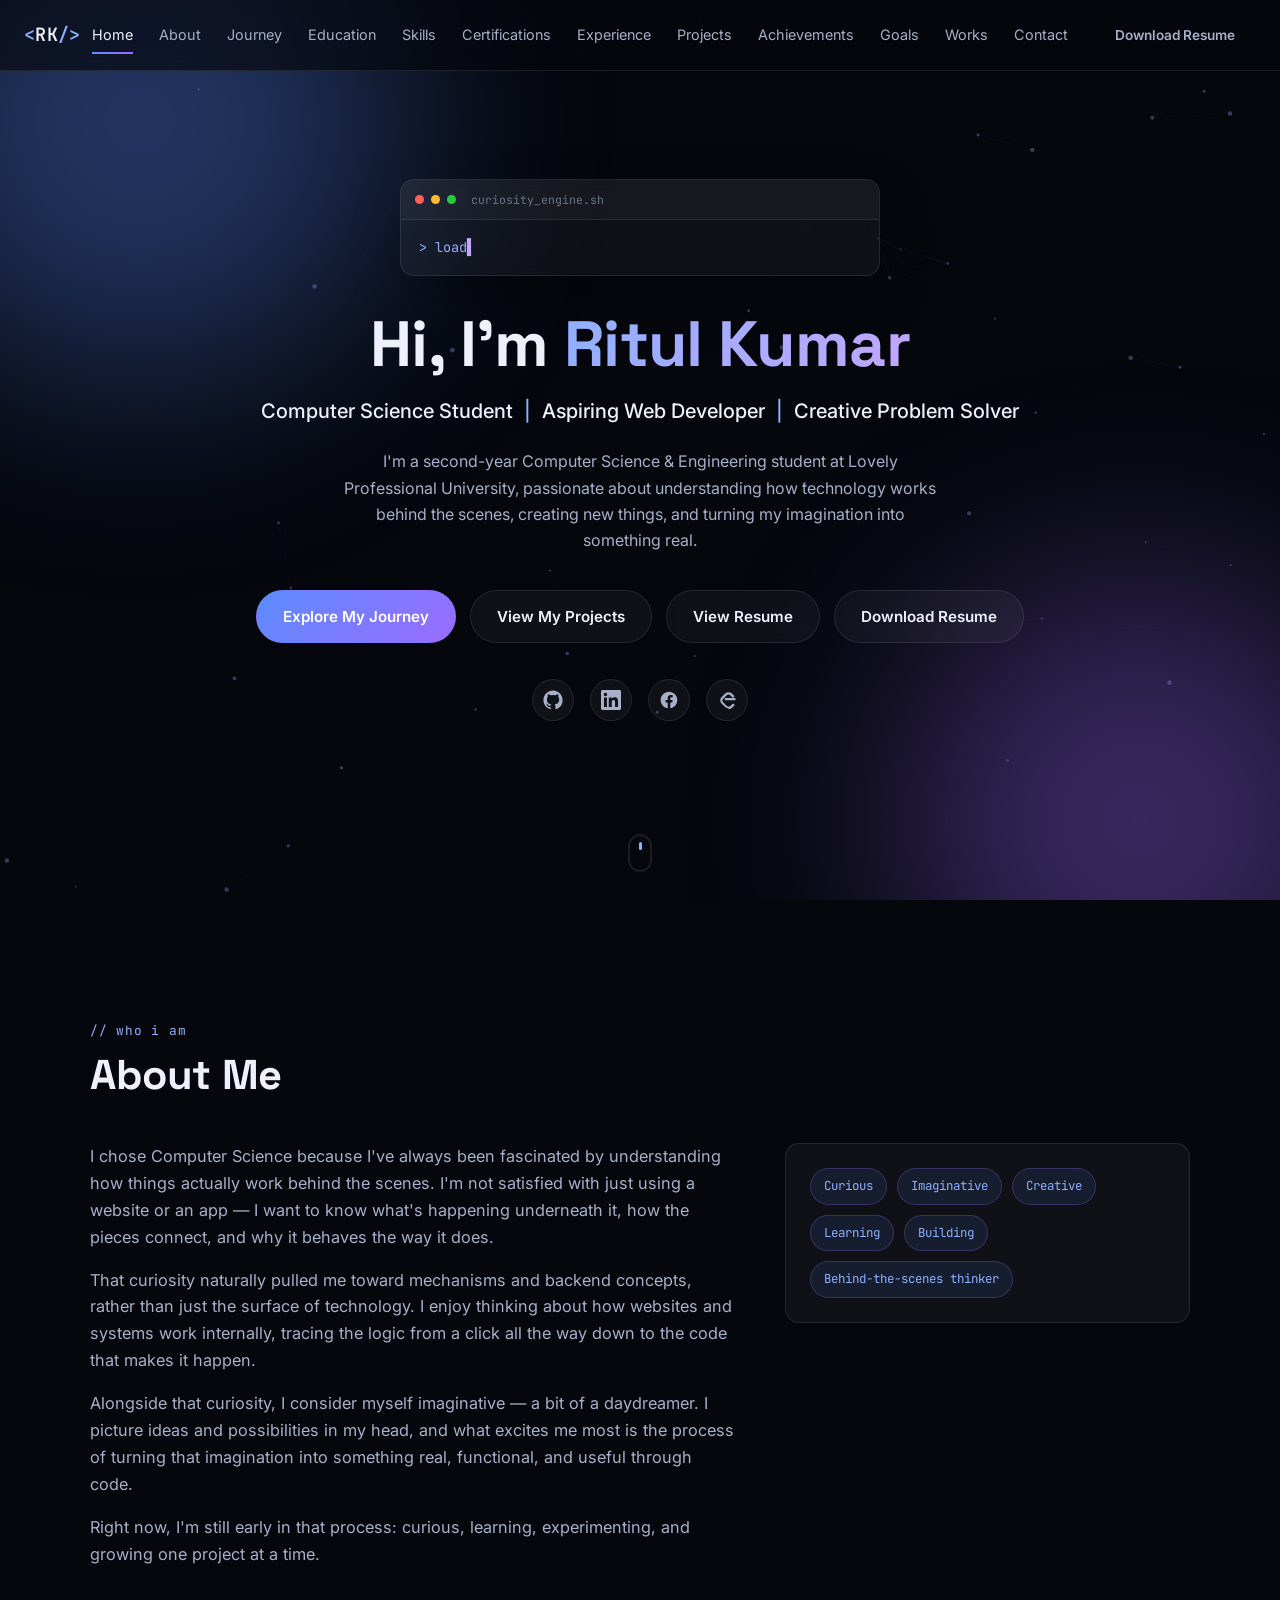
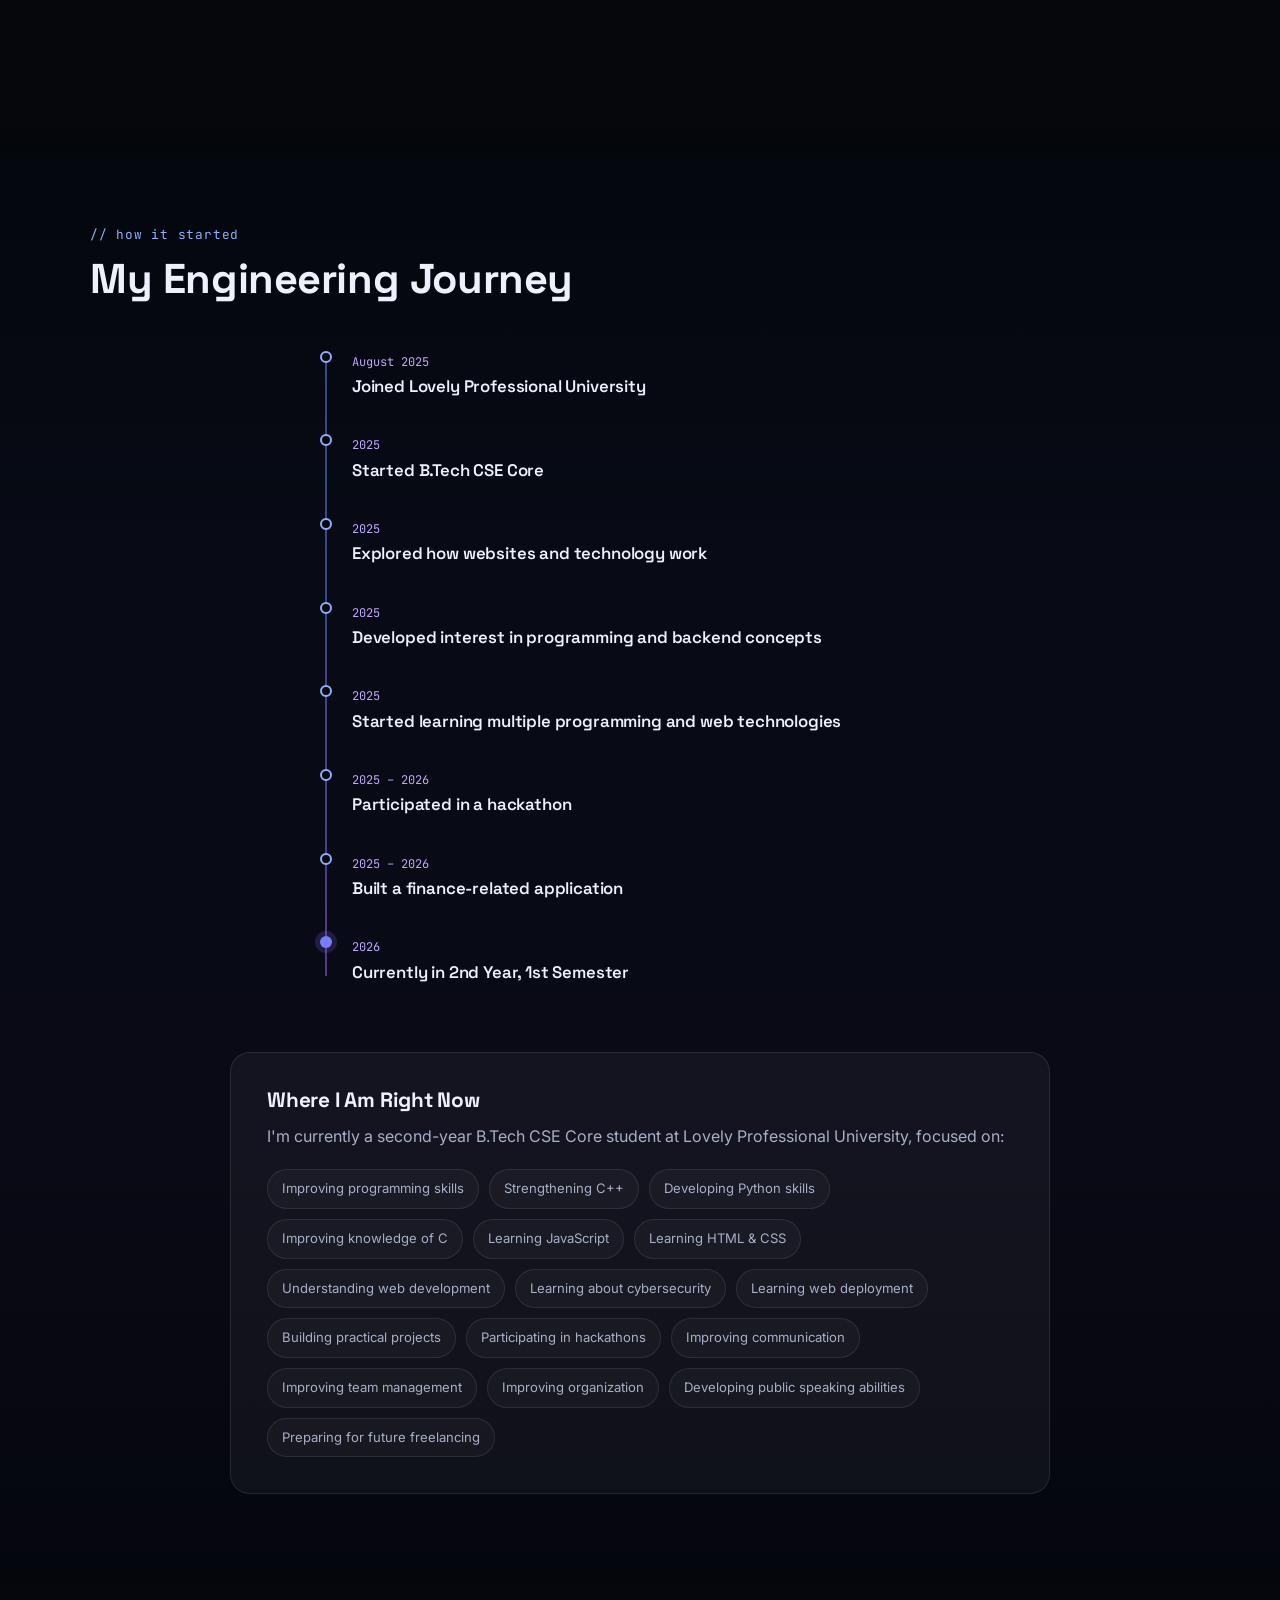
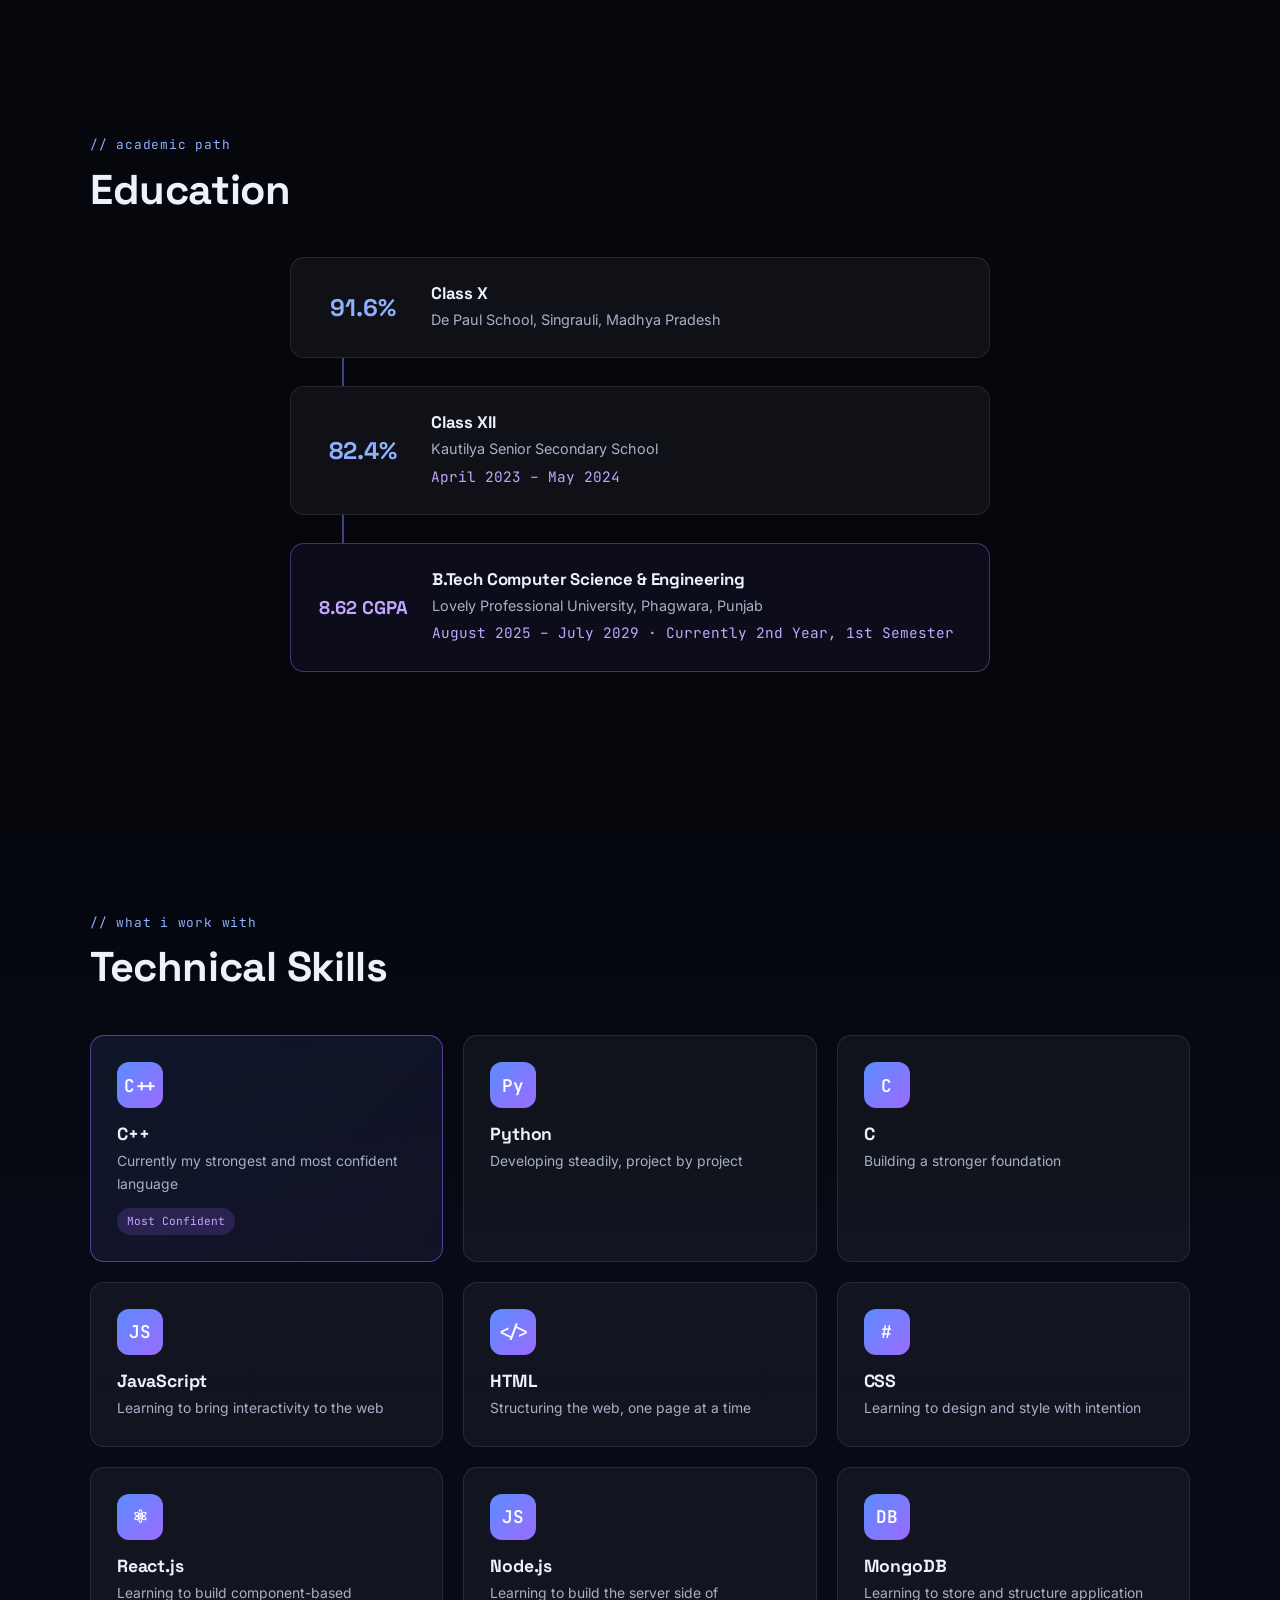
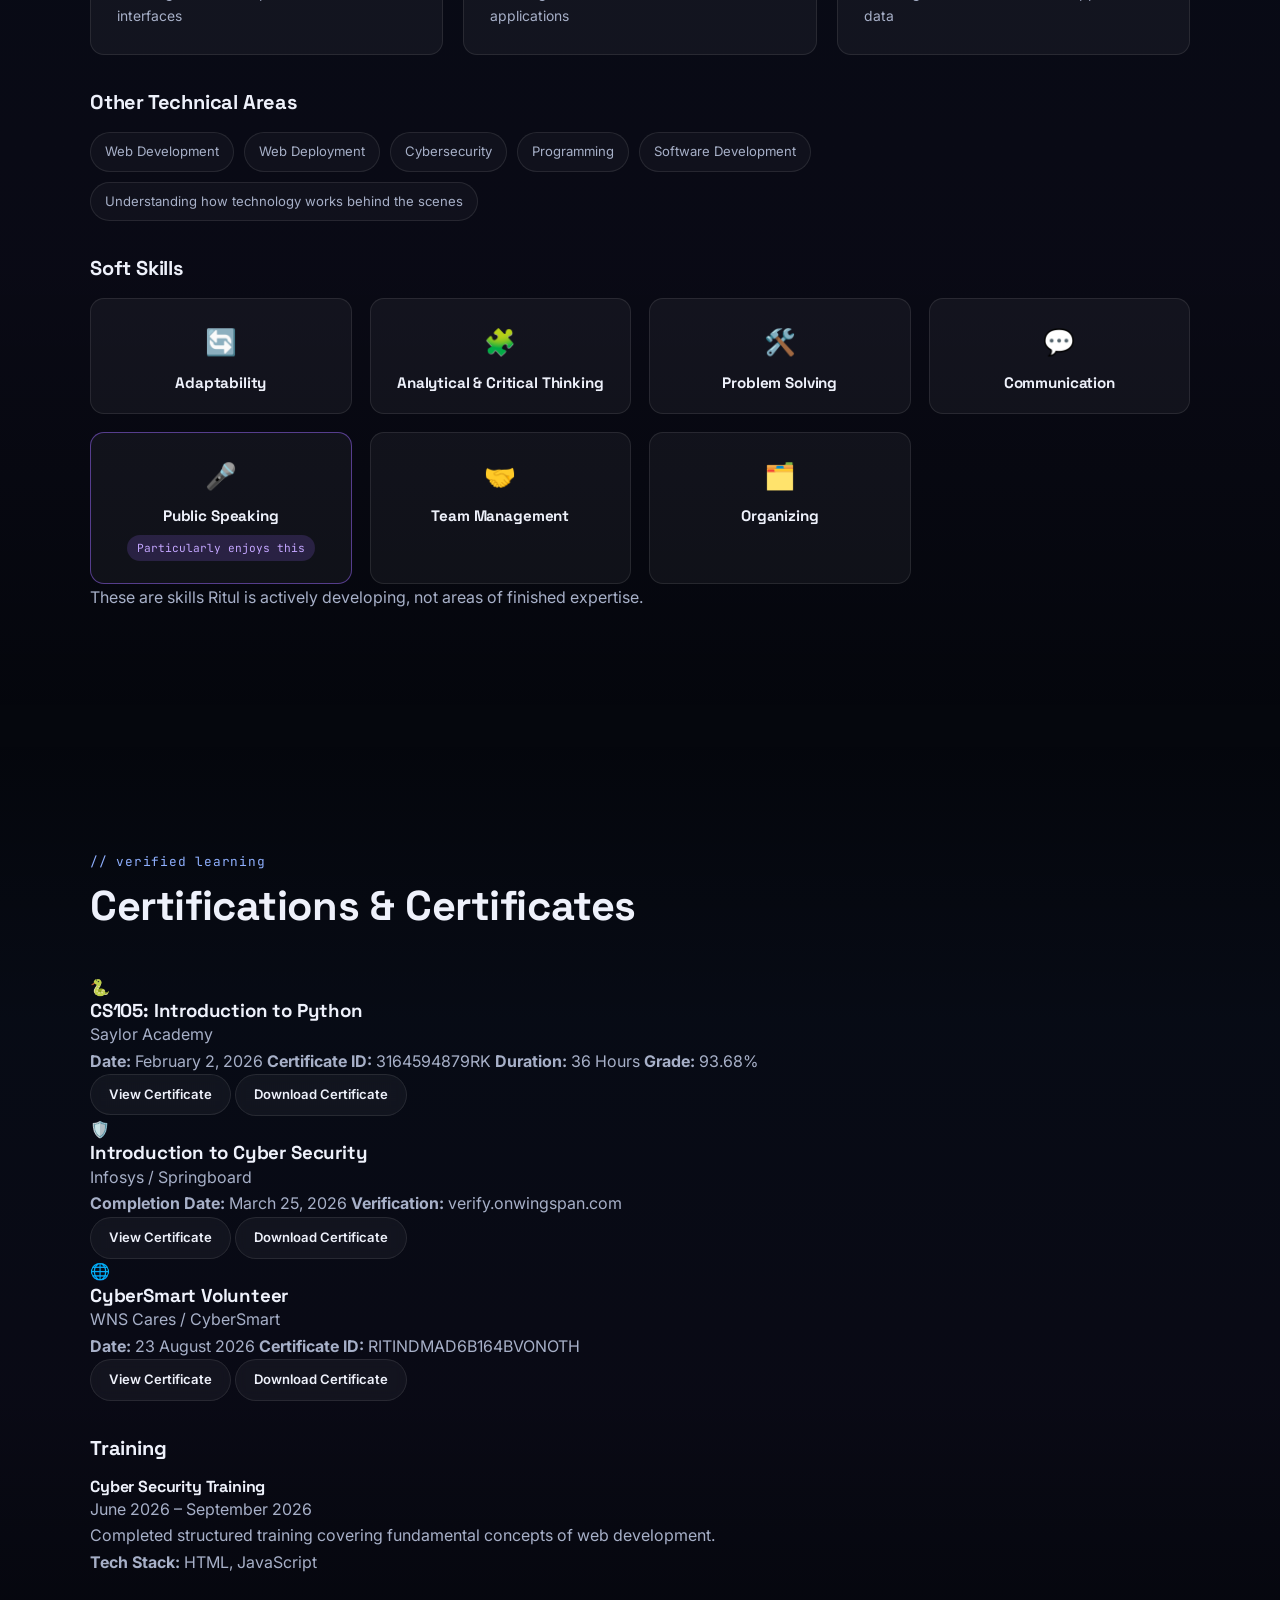
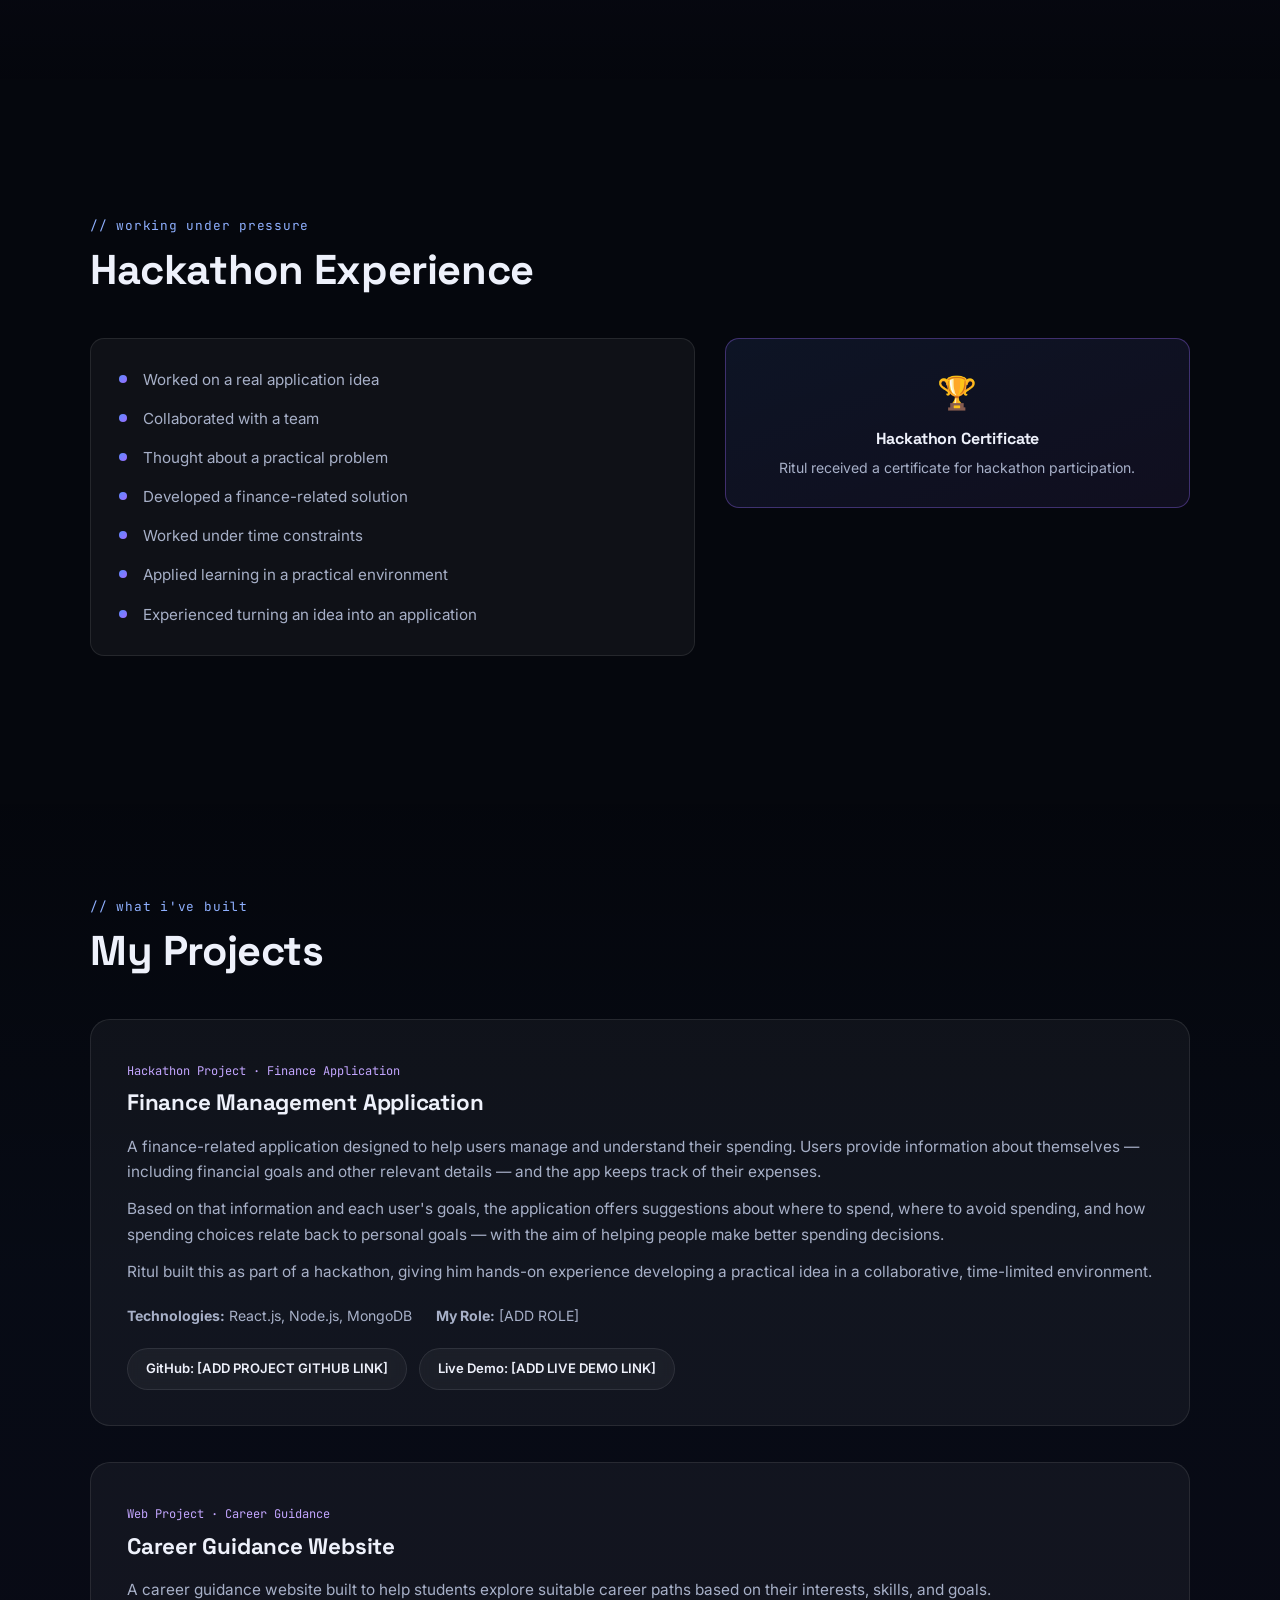
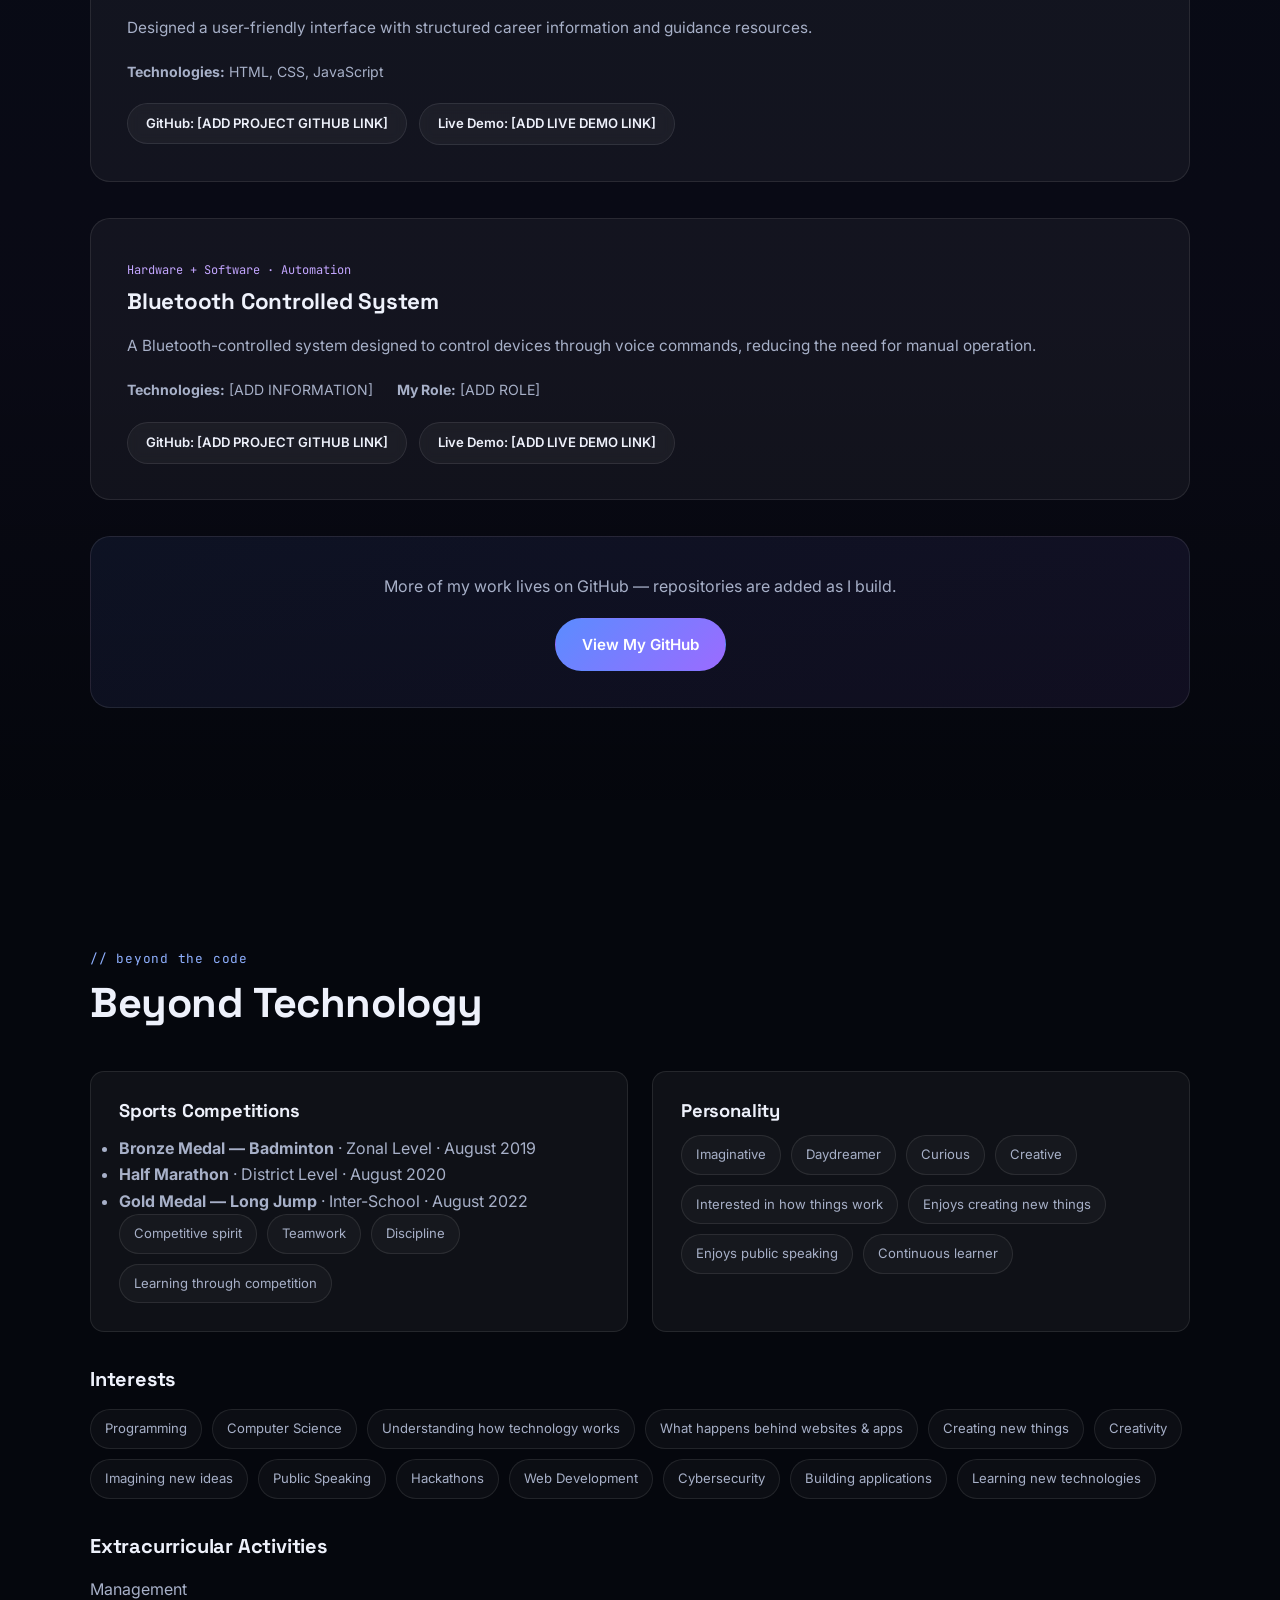
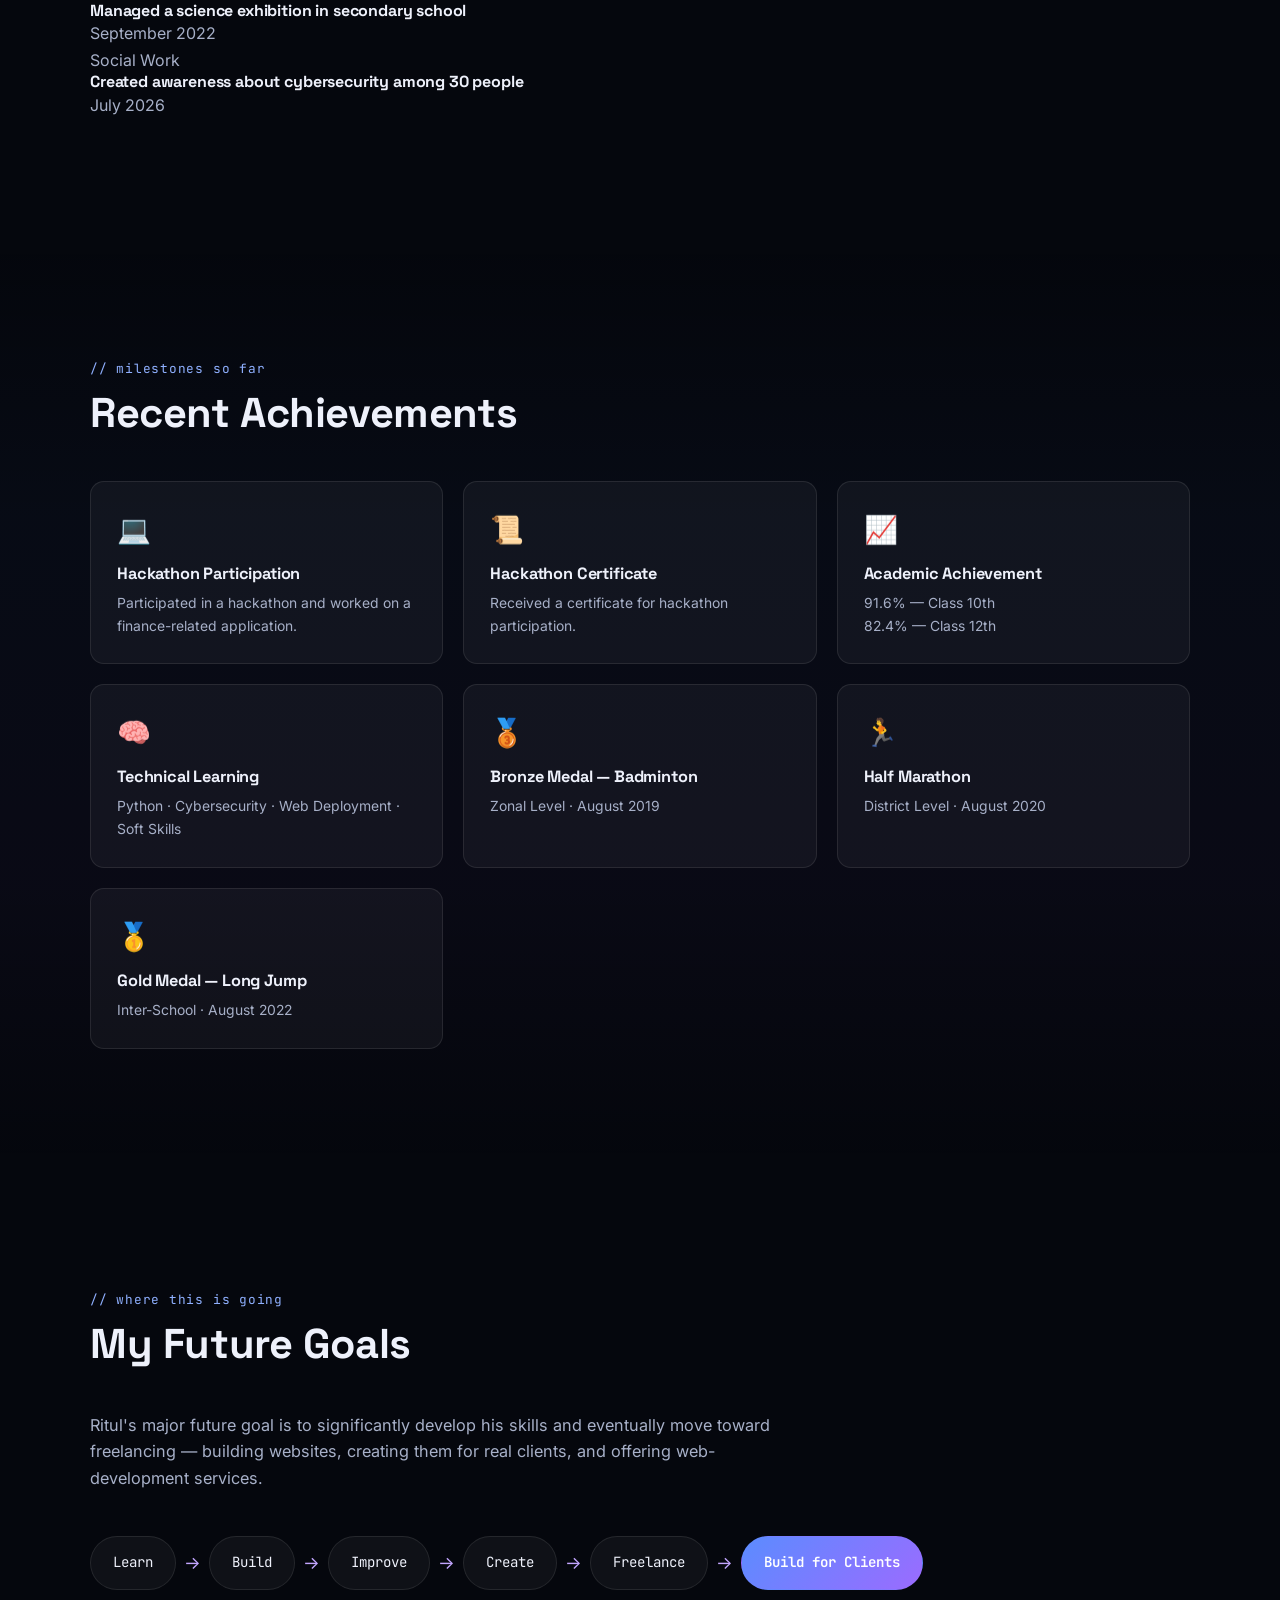
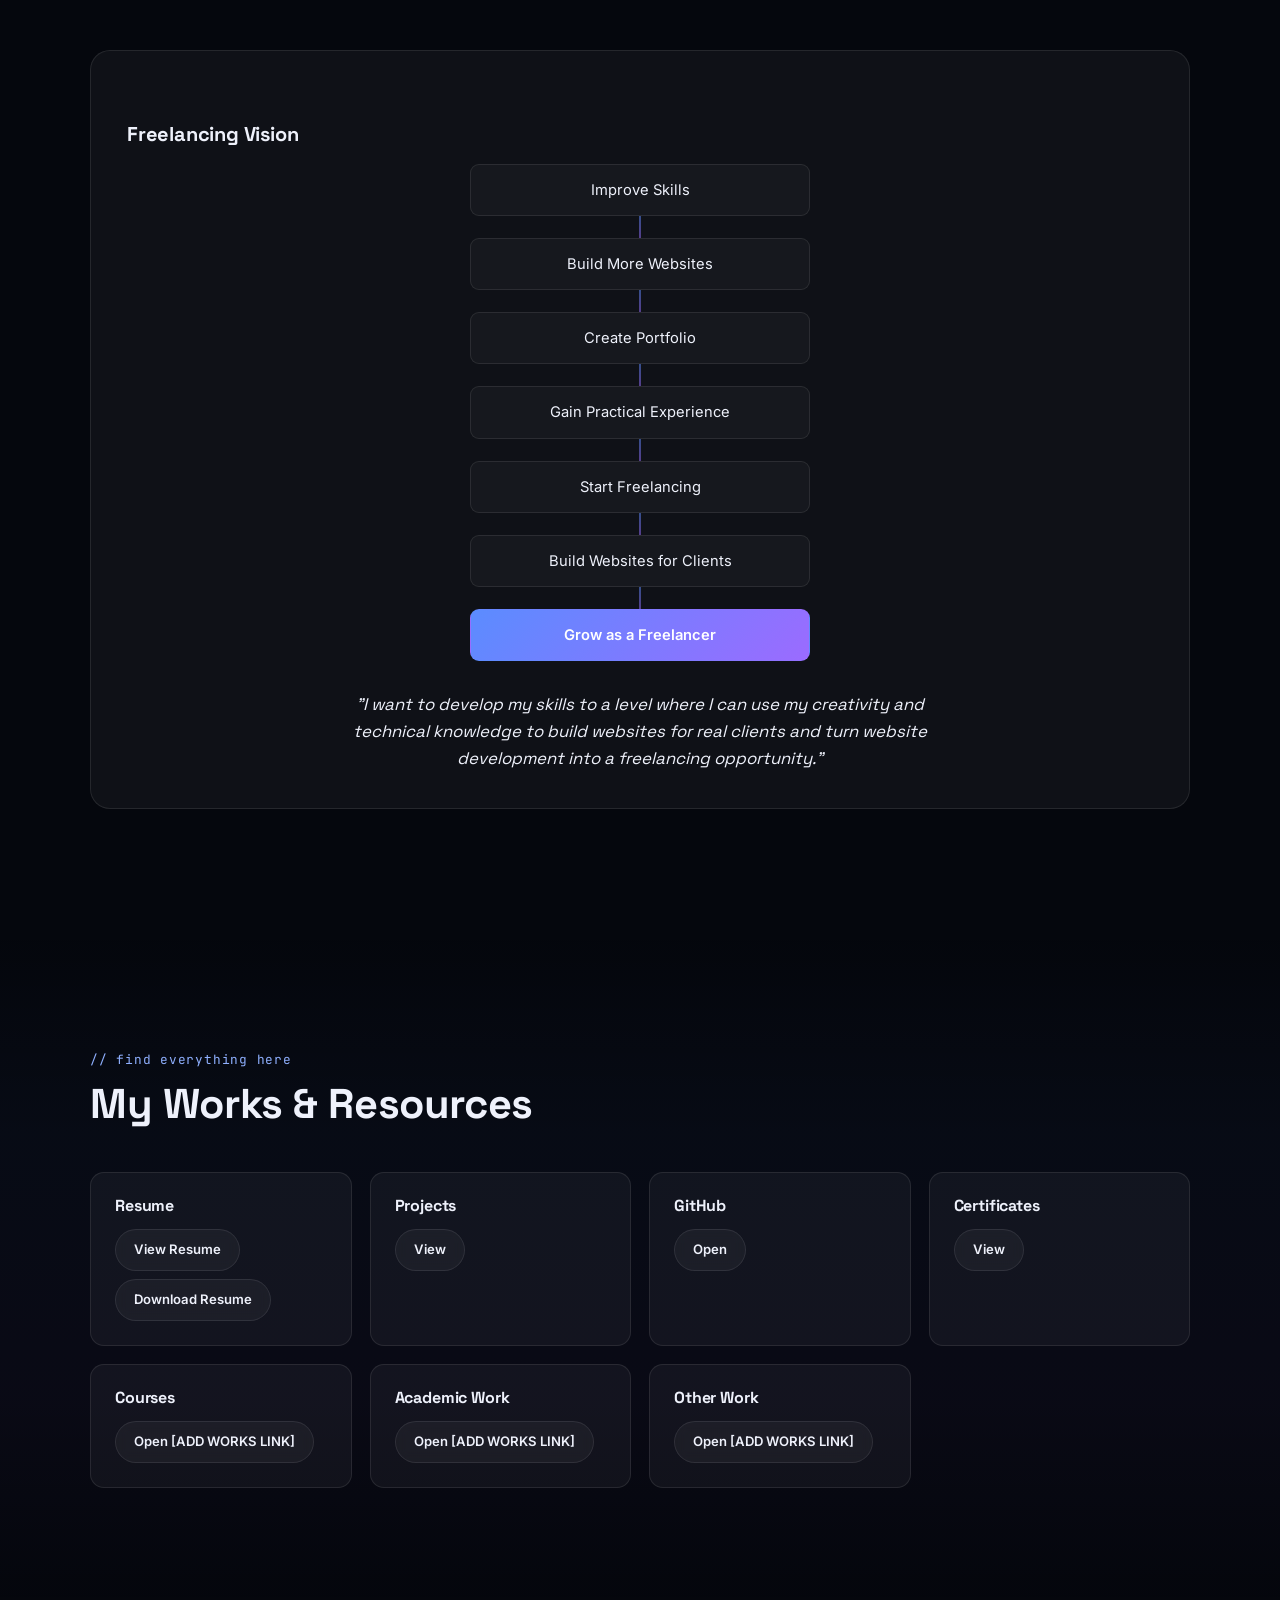
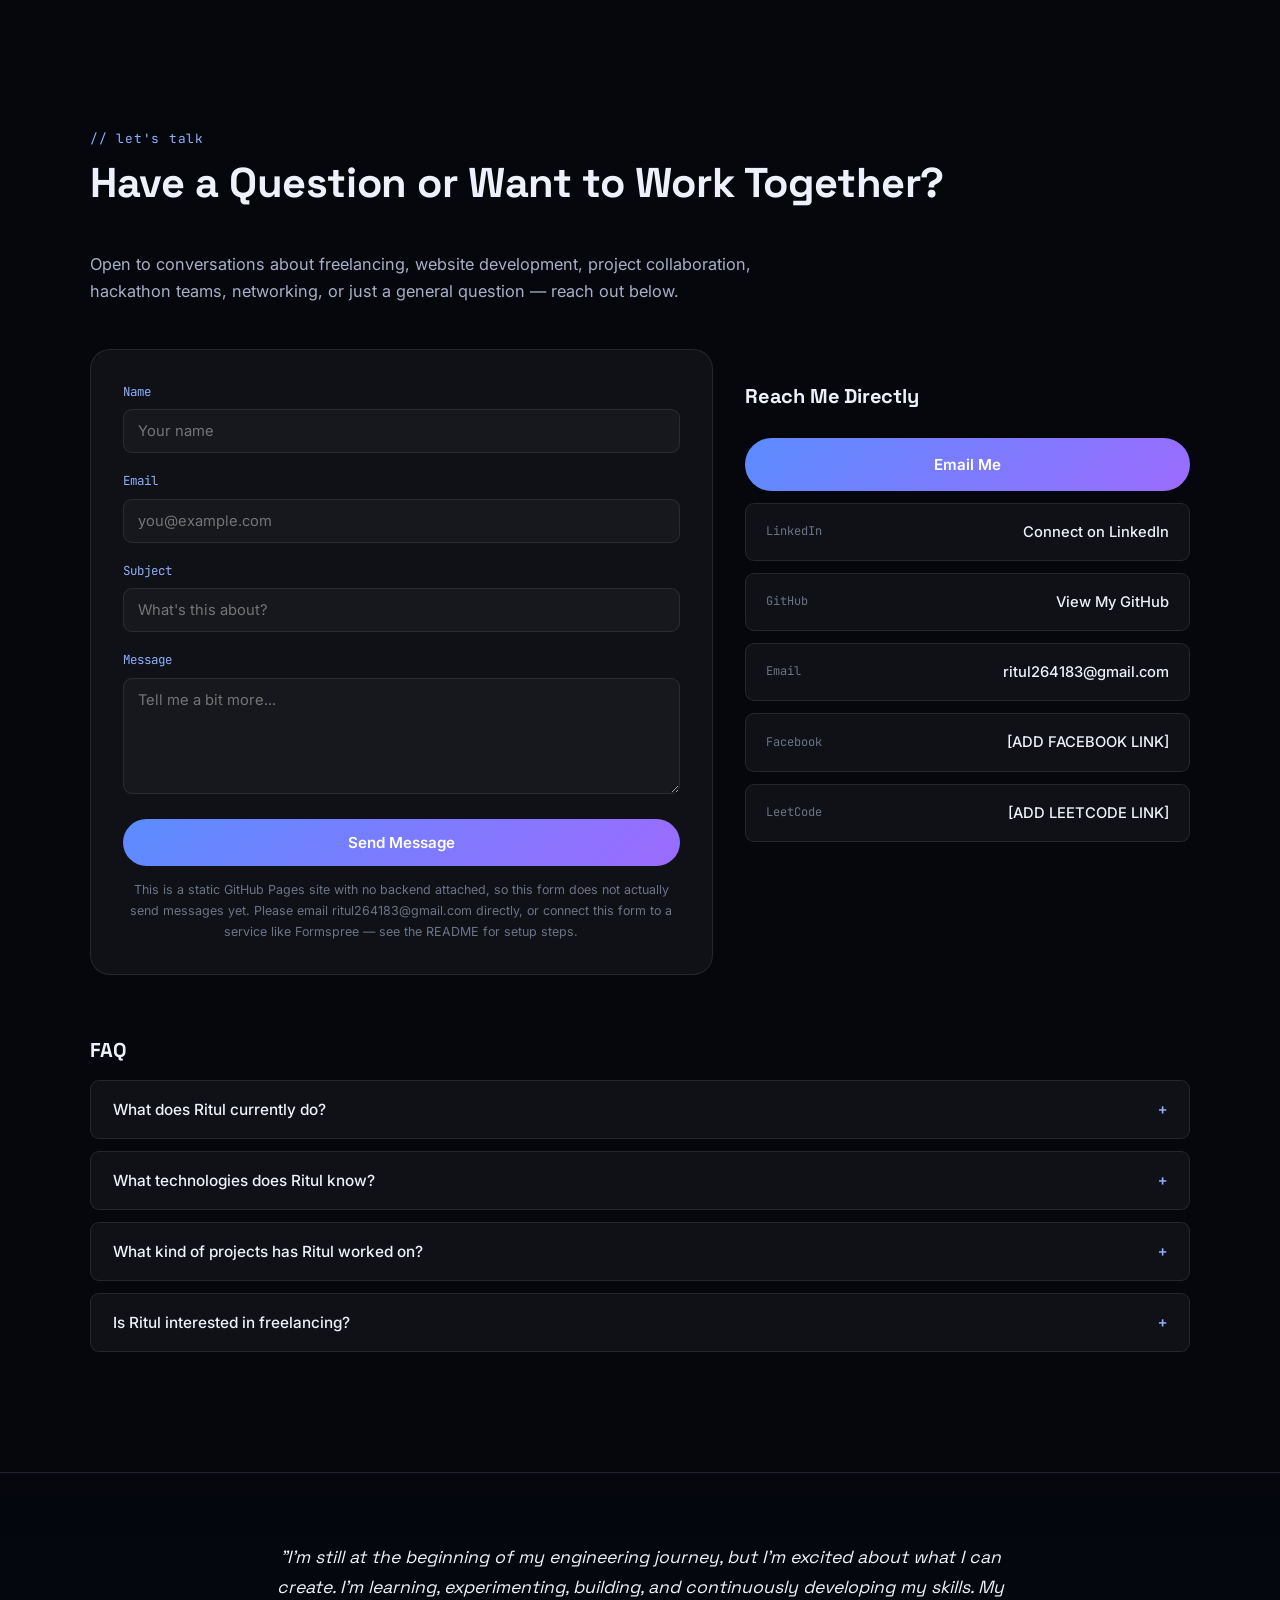
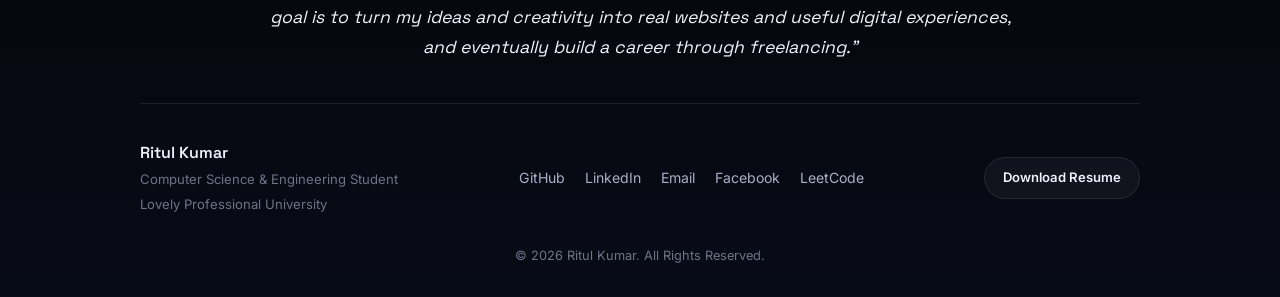
==== index (1).html @ 3ca34fda "Add files via upload Updated the portfolio with cv and certificates" ====
<!DOCTYPE html>
<html lang="en">
<head>
<meta charset="UTF-8">
<meta name="viewport" content="width=device-width, initial-scale=1.0">
<title>Ritul Kumar — CS Student &amp; Builder</title>
<meta name="description" content="Ritul Kumar — B.Tech Computer Science &amp; Engineering student at Lovely Professional University. Curious about how things work, learning to build them.">

<link rel="preconnect" href="https://fonts.googleapis.com">
<link rel="preconnect" href="https://fonts.gstatic.com" crossorigin>
<link href="https://fonts.googleapis.com/css2?family=Space+Grotesk:wght@400;500;600;700&family=Inter:wght@400;500;600;700&family=JetBrains+Mono:wght@400;500;600&display=swap" rel="stylesheet">

<link rel="stylesheet" href="style.css">
</head>
<body>

<!-- circuit canvas background, drawn behind everything -->
<canvas id="bg-canvas"></canvas>

<!-- ============ NAVIGATION ============ -->
<header class="nav-bar" id="navbar">
  <div class="nav-inner">
    <a href="#home" class="nav-logo">
      <span class="nav-logo-bracket">&lt;</span>RK<span class="nav-logo-bracket">/&gt;</span>
    </a>

    <nav class="nav-links" id="nav-links">
      <a href="#home" class="nav-link active-link">Home</a>
      <a href="#about" class="nav-link">About</a>
      <a href="#journey" class="nav-link">Journey</a>
      <a href="#education" class="nav-link">Education</a>
      <a href="#skills" class="nav-link">Skills</a>
      <a href="#certifications" class="nav-link">Certifications</a>
      <a href="#experience" class="nav-link">Experience</a>
      <a href="#projects" class="nav-link">Projects</a>
      <a href="#achievements" class="nav-link">Achievements</a>
      <a href="#goals" class="nav-link">Goals</a>
      <a href="#works" class="nav-link">Works</a>
      <a href="#contact" class="nav-link">Contact</a>
      <a href="documents/Ritul-CV.pdf" class="btn btn-resume-nav" download>Download Resume</a>
    </nav>

    <button class="hamburger" id="hamburger" aria-label="Toggle navigation menu" aria-expanded="false">
      <span></span><span></span><span></span>
    </button>
  </div>
</header>

<!-- ============ HERO ============ -->
<section class="hero" id="home">
  <div class="hero-glow hero-glow-1"></div>
  <div class="hero-glow hero-glow-2"></div>

  <div class="hero-inner">
    <div class="terminal-card reveal">
      <div class="terminal-topbar">
        <span class="dot dot-red"></span><span class="dot dot-yellow"></span><span class="dot dot-green"></span>
        <span class="terminal-title">curiosity_engine.sh</span>
      </div>
      <div class="terminal-body">
        <p class="term-line"><span id="typed-line" class="typed"></span><span class="cursor">▌</span></p>
      </div>
    </div>

    <h1 class="hero-heading reveal">Hi, I'm <span class="grad-text">Ritul Kumar</span></h1>
    <p class="hero-subtitle reveal">Computer Science Student <span class="pipe">|</span> Aspiring Web Developer <span class="pipe">|</span> Creative Problem Solver</p>
    <p class="hero-support reveal">I'm a second-year Computer Science &amp; Engineering student at Lovely Professional University, passionate about understanding how technology works behind the scenes, creating new things, and turning my imagination into something real.</p>

    <div class="hero-buttons reveal">
      <a href="#journey" class="btn btn-primary">Explore My Journey</a>
      <a href="#projects" class="btn btn-outline">View My Projects</a>
      <a href="documents/Ritul-CV.pdf" target="_blank" rel="noopener" class="btn btn-outline">View Resume</a>
      <a href="documents/Ritul-CV.pdf" class="btn btn-outline" download>Download Resume</a>
    </div>

    <div class="hero-socials reveal">
      <a href="https://github.com/ritul264183-design" target="_blank" rel="noopener" class="social-icon" aria-label="GitHub" title="GitHub">
        <svg viewBox="0 0 24 24" width="20" height="20" fill="currentColor"><path d="M12 .5C5.65.5.5 5.65.5 12c0 5.08 3.29 9.39 7.86 10.91.58.1.79-.25.79-.56 0-.28-.01-1.02-.02-2-3.2.7-3.88-1.54-3.88-1.54-.52-1.33-1.28-1.68-1.28-1.68-1.05-.72.08-.7.08-.7 1.16.08 1.78 1.19 1.78 1.19 1.03 1.78 2.71 1.26 3.37.96.1-.75.4-1.26.73-1.55-2.56-.29-5.25-1.28-5.25-5.7 0-1.26.45-2.29 1.19-3.09-.12-.29-.52-1.47.11-3.06 0 0 .97-.31 3.18 1.18a11 11 0 0 1 5.79 0c2.2-1.49 3.17-1.18 3.17-1.18.64 1.59.24 2.77.12 3.06.74.8 1.19 1.83 1.19 3.09 0 4.43-2.7 5.4-5.27 5.69.42.36.78 1.08.78 2.18 0 1.57-.02 2.84-.02 3.23 0 .31.21.67.8.56A10.52 10.52 0 0 0 23.5 12C23.5 5.65 18.35.5 12 .5Z"/></svg>
      </a>
      <a href="https://www.linkedin.com/in/ritul-kumar-063756384" target="_blank" rel="noopener" class="social-icon" aria-label="LinkedIn" title="LinkedIn">
        <svg viewBox="0 0 24 24" width="20" height="20" fill="currentColor"><path d="M20.45 20.45h-3.55v-5.57c0-1.33-.02-3.03-1.85-3.03-1.86 0-2.15 1.45-2.15 2.94v5.66H9.35V9h3.41v1.56h.05c.47-.9 1.63-1.85 3.36-1.85 3.6 0 4.27 2.37 4.27 5.45v6.29ZM5.34 7.43a2.06 2.06 0 1 1 0-4.12 2.06 2.06 0 0 1 0 4.12ZM7.12 20.45H3.56V9h3.56v11.45ZM22.22 0H1.77C.79 0 0 .77 0 1.73v20.54C0 23.23.79 24 1.77 24h20.45c.98 0 1.78-.77 1.78-1.73V1.73C24 .77 23.2 0 22.22 0Z"/></svg>
      </a>
      <a href="#" class="social-icon" aria-label="Facebook" title="Facebook — [ADD FACEBOOK LINK]" data-placeholder-link>
        <svg viewBox="0 0 24 24" width="20" height="20" fill="currentColor"><path d="M22 12.06C22 6.5 17.52 2 12 2S2 6.5 2 12.06c0 5 3.66 9.15 8.44 9.94v-7.03H7.9v-2.91h2.54V9.85c0-2.5 1.49-3.89 3.77-3.89 1.09 0 2.23.2 2.23.2v2.46h-1.26c-1.24 0-1.63.77-1.63 1.56v1.88h2.78l-.44 2.91h-2.34V22c4.78-.79 8.44-4.94 8.44-9.94Z"/></svg>
      </a>
      <a href="#" class="social-icon" aria-label="LeetCode" title="LeetCode — [ADD LEETCODE LINK]" data-placeholder-link>
        <svg viewBox="0 0 24 24" width="20" height="20" fill="currentColor"><path d="M13.98 22.13c-1.65 0-3.03-.54-4.13-1.62l-4.5-4.44a5.15 5.15 0 0 1-1.53-3.72c0-1.45.53-2.7 1.53-3.72l4.4-4.34a5.6 5.6 0 0 1 4.06-1.62c1.6 0 2.98.53 4.1 1.6l2.44 2.34c.3.3.44.63.44 1.02 0 .4-.15.73-.44 1.02-.29.28-.63.42-1.02.42-.4 0-.74-.14-1.03-.42l-2.4-2.3a2.9 2.9 0 0 0-2.09-.83c-.8 0-1.51.28-2.1.85l-4.4 4.34c-.58.57-.87 1.26-.87 2.05 0 .8.29 1.48.87 2.05l4.5 4.44c.6.58 1.31.87 2.13.87.83 0 1.55-.29 2.16-.89l2.4-2.34a1.4 1.4 0 0 1 1.03-.41c.4 0 .73.14 1.02.42.29.29.44.62.44 1.01 0 .4-.15.73-.44 1.02l-2.44 2.4c-1.12 1.08-2.51 1.62-4.14 1.62Zm7.05-9.86H10.6c-.4 0-.73-.13-1.02-.4-.28-.27-.42-.6-.42-1s.14-.73.42-1c.29-.28.62-.42 1.02-.42h10.43c.4 0 .73.14 1.02.42.28.27.42.6.42 1s-.14.73-.42 1c-.29.27-.62.4-1.02.4Z"/></svg>
      </a>
    </div>

    <a href="#about" class="scroll-hint" aria-label="Scroll to About">
      <span class="scroll-mouse"><span class="scroll-wheel"></span></span>
    </a>
  </div>
</section>

<!-- ============ ABOUT ============ -->
<section class="section" id="about">
  <div class="section-inner">
    <p class="eyebrow">// who i am</p>
    <h2 class="section-title">About Me</h2>

    <div class="about-grid">
      <div class="about-text reveal">
        <p>I chose Computer Science because I've always been fascinated by understanding how things actually work behind the scenes. I'm not satisfied with just using a website or an app — I want to know what's happening underneath it, how the pieces connect, and why it behaves the way it does.</p>
        <p>That curiosity naturally pulled me toward mechanisms and backend concepts, rather than just the surface of technology. I enjoy thinking about how websites and systems work internally, tracing the logic from a click all the way down to the code that makes it happen.</p>
        <p>Alongside that curiosity, I consider myself imaginative — a bit of a daydreamer. I picture ideas and possibilities in my head, and what excites me most is the process of turning that imagination into something real, functional, and useful through code.</p>
        <p>Right now, I'm still early in that process: curious, learning, experimenting, and growing one project at a time.</p>
      </div>

      <div class="about-tags reveal">
        <span class="tag">Curious</span>
        <span class="tag">Imaginative</span>
        <span class="tag">Creative</span>
        <span class="tag">Learning</span>
        <span class="tag">Building</span>
        <span class="tag">Behind-the-scenes thinker</span>
      </div>
    </div>
  </div>
</section>

<!-- ============ JOURNEY ============ -->
<section class="section section-alt" id="journey">
  <div class="section-inner">
    <p class="eyebrow">// how it started</p>
    <h2 class="section-title">My Engineering Journey</h2>

    <div class="timeline">
      <div class="timeline-line"></div>

      <div class="timeline-item reveal">
        <div class="timeline-dot"></div>
        <div class="timeline-content">
          <span class="timeline-date">August 2025</span>
          <h3>Joined Lovely Professional University</h3>
        </div>
      </div>

      <div class="timeline-item reveal">
        <div class="timeline-dot"></div>
        <div class="timeline-content">
          <span class="timeline-date">2025</span>
          <h3>Started B.Tech CSE Core</h3>
        </div>
      </div>

      <div class="timeline-item reveal">
        <div class="timeline-dot"></div>
        <div class="timeline-content">
          <span class="timeline-date">2025</span>
          <h3>Explored how websites and technology work</h3>
        </div>
      </div>

      <div class="timeline-item reveal">
        <div class="timeline-dot"></div>
        <div class="timeline-content">
          <span class="timeline-date">2025</span>
          <h3>Developed interest in programming and backend concepts</h3>
        </div>
      </div>

      <div class="timeline-item reveal">
        <div class="timeline-dot"></div>
        <div class="timeline-content">
          <span class="timeline-date">2025</span>
          <h3>Started learning multiple programming and web technologies</h3>
        </div>
      </div>

      <div class="timeline-item reveal">
        <div class="timeline-dot"></div>
        <div class="timeline-content">
          <span class="timeline-date">2025 – 2026</span>
          <h3>Participated in a hackathon</h3>
        </div>
      </div>

      <div class="timeline-item reveal">
        <div class="timeline-dot"></div>
        <div class="timeline-content">
          <span class="timeline-date">2025 – 2026</span>
          <h3>Built a finance-related application</h3>
        </div>
      </div>

      <div class="timeline-item reveal">
        <div class="timeline-dot timeline-dot-active"></div>
        <div class="timeline-content">
          <span class="timeline-date">2026</span>
          <h3>Currently in 2nd Year, 1st Semester</h3>
        </div>
      </div>
    </div>

    <!-- WHERE I AM RIGHT NOW -->
    <div class="right-now reveal">
      <h3 class="right-now-heading">Where I Am Right Now</h3>
      <p class="right-now-intro">I'm currently a second-year B.Tech CSE Core student at Lovely Professional University, focused on:</p>
      <div class="focus-grid">
        <span class="focus-chip">Improving programming skills</span>
        <span class="focus-chip">Strengthening C++</span>
        <span class="focus-chip">Developing Python skills</span>
        <span class="focus-chip">Improving knowledge of C</span>
        <span class="focus-chip">Learning JavaScript</span>
        <span class="focus-chip">Learning HTML &amp; CSS</span>
        <span class="focus-chip">Understanding web development</span>
        <span class="focus-chip">Learning about cybersecurity</span>
        <span class="focus-chip">Learning web deployment</span>
        <span class="focus-chip">Building practical projects</span>
        <span class="focus-chip">Participating in hackathons</span>
        <span class="focus-chip">Improving communication</span>
        <span class="focus-chip">Improving team management</span>
        <span class="focus-chip">Improving organization</span>
        <span class="focus-chip">Developing public speaking abilities</span>
        <span class="focus-chip">Preparing for future freelancing</span>
      </div>
    </div>
  </div>
</section>

<!-- ============ EDUCATION ============ -->
<section class="section" id="education">
  <div class="section-inner">
    <p class="eyebrow">// academic path</p>
    <h2 class="section-title">Education</h2>

    <div class="edu-timeline">
      <div class="edu-card reveal">
        <div class="edu-score">91.6%</div>
        <div class="edu-info">
          <h3>Class X</h3>
          <p>De Paul School, Singrauli, Madhya Pradesh</p>
        </div>
      </div>

      <div class="edu-connector"></div>

      <div class="edu-card reveal">
        <div class="edu-score">82.4%</div>
        <div class="edu-info">
          <h3>Class XII</h3>
          <p>Kautilya Senior Secondary School</p>
          <p class="edu-years">April 2023 – May 2024</p>
        </div>
      </div>

      <div class="edu-connector"></div>

      <div class="edu-card edu-card-current reveal">
        <div class="edu-score edu-score-current">8.62 CGPA</div>
        <div class="edu-info">
          <h3>B.Tech Computer Science &amp; Engineering</h3>
          <p>Lovely Professional University, Phagwara, Punjab</p>
          <p class="edu-years">August 2025 – July 2029 &middot; Currently 2nd Year, 1st Semester</p>
        </div>
      </div>
    </div>
  </div>
</section>

<!-- ============ SKILLS ============ -->
<section class="section section-alt" id="skills">
  <div class="section-inner">
    <p class="eyebrow">// what i work with</p>
    <h2 class="section-title">Technical Skills</h2>

    <div class="skills-grid">
      <div class="skill-card skill-card-strongest reveal">
        <div class="skill-icon">C++</div>
        <h3>C++</h3>
        <p class="skill-note">Currently my strongest and most confident language</p>
        <span class="skill-badge">Most Confident</span>
      </div>
      <div class="skill-card reveal">
        <div class="skill-icon">Py</div>
        <h3>Python</h3>
        <p class="skill-note">Developing steadily, project by project</p>
      </div>
      <div class="skill-card reveal">
        <div class="skill-icon">C</div>
        <h3>C</h3>
        <p class="skill-note">Building a stronger foundation</p>
      </div>
      <div class="skill-card reveal">
        <div class="skill-icon">JS</div>
        <h3>JavaScript</h3>
        <p class="skill-note">Learning to bring interactivity to the web</p>
      </div>
      <div class="skill-card reveal">
        <div class="skill-icon">&lt;/&gt;</div>
        <h3>HTML</h3>
        <p class="skill-note">Structuring the web, one page at a time</p>
      </div>
      <div class="skill-card reveal">
        <div class="skill-icon">#</div>
        <h3>CSS</h3>
        <p class="skill-note">Learning to design and style with intention</p>
      </div>
      <div class="skill-card reveal">
        <div class="skill-icon">⚛</div>
        <h3>React.js</h3>
        <p class="skill-note">Learning to build component-based interfaces</p>
      </div>
      <div class="skill-card reveal">
        <div class="skill-icon">JS</div>
        <h3>Node.js</h3>
        <p class="skill-note">Learning to build the server side of applications</p>
      </div>
      <div class="skill-card reveal">
        <div class="skill-icon">DB</div>
        <h3>MongoDB</h3>
        <p class="skill-note">Learning to store and structure application data</p>
      </div>
    </div>

    <div class="other-areas reveal">
      <h3 class="sub-heading">Other Technical Areas</h3>
      <div class="focus-grid">
        <span class="focus-chip">Web Development</span>
        <span class="focus-chip">Web Deployment</span>
        <span class="focus-chip">Cybersecurity</span>
        <span class="focus-chip">Programming</span>
        <span class="focus-chip">Software Development</span>
        <span class="focus-chip">Understanding how technology works behind the scenes</span>
      </div>
    </div>

    <!-- SOFT SKILLS -->
    <div class="soft-skills reveal">
      <h3 class="sub-heading">Soft Skills</h3>
      <div class="soft-grid">
        <div class="soft-card">
          <div class="soft-icon">🔄</div>
          <h4>Adaptability</h4>
        </div>
        <div class="soft-card">
          <div class="soft-icon">🧩</div>
          <h4>Analytical &amp; Critical Thinking</h4>
        </div>
        <div class="soft-card">
          <div class="soft-icon">🛠️</div>
          <h4>Problem Solving</h4>
        </div>
        <div class="soft-card">
          <div class="soft-icon">💬</div>
          <h4>Communication</h4>
        </div>
        <div class="soft-card soft-card-favorite">
          <div class="soft-icon">🎤</div>
          <h4>Public Speaking</h4>
          <span class="skill-badge">Particularly enjoys this</span>
        </div>
        <div class="soft-card">
          <div class="soft-icon">🤝</div>
          <h4>Team Management</h4>
        </div>
        <div class="soft-card">
          <div class="soft-icon">🗂️</div>
          <h4>Organizing</h4>
        </div>
      </div>
      <p class="skills-note">These are skills Ritul is actively developing, not areas of finished expertise.</p>
    </div>
  </div>
</section>

<!-- ============ CERTIFICATIONS & CERTIFICATES ============ -->
<section class="section section-alt" id="certifications">
  <div class="section-inner">
    <p class="eyebrow">// verified learning</p>
    <h2 class="section-title">Certifications &amp; Certificates</h2>

    <div class="cert-grid">
      <div class="cert-card reveal">
        <div class="cert-icon">🐍</div>
        <h3>CS105: Introduction to Python</h3>
        <p class="cert-org">Saylor Academy</p>
        <div class="cert-meta">
          <span><strong>Date:</strong> February 2, 2026</span>
          <span><strong>Certificate ID:</strong> 3164594879RK</span>
          <span><strong>Duration:</strong> 36 Hours</span>
          <span><strong>Grade:</strong> 93.68%</span>
        </div>
        <div class="cert-actions">
          <a href="certificates/python-certificate.pdf" target="_blank" rel="noopener" class="btn btn-outline btn-sm">View Certificate</a>
          <a href="certificates/python-certificate.pdf" download class="btn btn-outline btn-sm">Download Certificate</a>
        </div>
      </div>

      <div class="cert-card reveal">
        <div class="cert-icon">🛡️</div>
        <h3>Introduction to Cyber Security</h3>
        <p class="cert-org">Infosys / Springboard</p>
        <div class="cert-meta">
          <span><strong>Completion Date:</strong> March 25, 2026</span>
          <span><strong>Verification:</strong> <a href="https://verify.onwingspan.com" target="_blank" rel="noopener">verify.onwingspan.com</a></span>
        </div>
        <div class="cert-actions">
          <a href="certificates/cybersecurity-certificate.pdf" target="_blank" rel="noopener" class="btn btn-outline btn-sm">View Certificate</a>
          <a href="certificates/cybersecurity-certificate.pdf" download class="btn btn-outline btn-sm">Download Certificate</a>
        </div>
      </div>

      <div class="cert-card reveal">
        <div class="cert-icon">🌐</div>
        <h3>CyberSmart Volunteer</h3>
        <p class="cert-org">WNS Cares / CyberSmart</p>
        <div class="cert-meta">
          <span><strong>Date:</strong> 23 August 2026</span>
          <span><strong>Certificate ID:</strong> RITINDMAD6B164BVONOTH</span>
        </div>
        <div class="cert-actions">
          <a href="certificates/cybersmart-volunteer.pdf" target="_blank" rel="noopener" class="btn btn-outline btn-sm">View Certificate</a>
          <a href="certificates/cybersmart-volunteer.pdf" download class="btn btn-outline btn-sm">Download Certificate</a>
        </div>
      </div>
    </div>

    <!-- TRAINING -->
    <div class="training reveal">
      <h3 class="sub-heading">Training</h3>
      <div class="training-card">
        <h4>Cyber Security Training</h4>
        <p class="training-date">June 2026 – September 2026</p>
        <p>Completed structured training covering fundamental concepts of web development.</p>
        <p class="training-stack"><strong>Tech Stack:</strong> HTML, JavaScript</p>
      </div>
    </div>
  </div>
</section>

<!-- ============ HACKATHON EXPERIENCE ============ -->
<section class="section" id="experience">
  <div class="section-inner">
    <p class="eyebrow">// working under pressure</p>
    <h2 class="section-title">Hackathon Experience</h2>

    <div class="exp-wrap reveal">
      <ul class="exp-list">
        <li>Worked on a real application idea</li>
        <li>Collaborated with a team</li>
        <li>Thought about a practical problem</li>
        <li>Developed a finance-related solution</li>
        <li>Worked under time constraints</li>
        <li>Applied learning in a practical environment</li>
        <li>Experienced turning an idea into an application</li>
      </ul>
      <div class="exp-cert-card">
        <div class="exp-cert-icon">🏆</div>
        <h4>Hackathon Certificate</h4>
        <p>Ritul received a certificate for hackathon participation.</p>
      </div>
    </div>
  </div>
</section>

<!-- ============ PROJECTS ============ -->
<section class="section section-alt" id="projects">
  <div class="section-inner">
    <p class="eyebrow">// what i've built</p>
    <h2 class="section-title">My Projects</h2>

    <div class="project-card reveal">
      <div class="project-card-top">
        <span class="project-type">Hackathon Project &middot; Finance Application</span>
        <h3>Finance Management Application</h3>
      </div>

      <p class="project-desc">A finance-related application designed to help users manage and understand their spending. Users provide information about themselves — including financial goals and other relevant details — and the app keeps track of their expenses.</p>
      <p class="project-desc">Based on that information and each user's goals, the application offers suggestions about where to spend, where to avoid spending, and how spending choices relate back to personal goals — with the aim of helping people make better spending decisions.</p>
      <p class="project-desc">Ritul built this as part of a hackathon, giving him hands-on experience developing a practical idea in a collaborative, time-limited environment.</p>

      <div class="project-meta">
        <span><strong>Technologies:</strong> React.js, Node.js, MongoDB</span>
        <span><strong>My Role:</strong> [ADD ROLE]</span>
      </div>

      <div class="project-links">
        <a href="#" class="btn btn-outline btn-sm" data-placeholder-link>GitHub: [ADD PROJECT GITHUB LINK]</a>
        <a href="#" class="btn btn-outline btn-sm" data-placeholder-link>Live Demo: [ADD LIVE DEMO LINK]</a>
      </div>
    </div>

    <div class="project-card reveal">
      <div class="project-card-top">
        <span class="project-type">Web Project &middot; Career Guidance</span>
        <h3>Career Guidance Website</h3>
      </div>

      <p class="project-desc">A career guidance website built to help students explore suitable career paths based on their interests, skills, and goals.</p>
      <p class="project-desc">Designed a user-friendly interface with structured career information and guidance resources.</p>

      <div class="project-meta">
        <span><strong>Technologies:</strong> HTML, CSS, JavaScript</span>
      </div>

      <div class="project-links">
        <a href="#" class="btn btn-outline btn-sm" data-placeholder-link>GitHub: [ADD PROJECT GITHUB LINK]</a>
        <a href="#" class="btn btn-outline btn-sm" data-placeholder-link>Live Demo: [ADD LIVE DEMO LINK]</a>
      </div>
    </div>

    <div class="project-card reveal">
      <div class="project-card-top">
        <span class="project-type">Hardware + Software &middot; Automation</span>
        <h3>Bluetooth Controlled System</h3>
      </div>

      <p class="project-desc">A Bluetooth-controlled system designed to control devices through voice commands, reducing the need for manual operation.</p>

      <div class="project-meta">
        <span><strong>Technologies:</strong> [ADD INFORMATION]</span>
        <span><strong>My Role:</strong> [ADD ROLE]</span>
      </div>

      <div class="project-links">
        <a href="#" class="btn btn-outline btn-sm" data-placeholder-link>GitHub: [ADD PROJECT GITHUB LINK]</a>
        <a href="#" class="btn btn-outline btn-sm" data-placeholder-link>Live Demo: [ADD LIVE DEMO LINK]</a>
      </div>
    </div>

    <div class="github-cta reveal">
      <p>More of my work lives on GitHub — repositories are added as I build.</p>
      <a href="https://github.com/ritul264183-design" target="_blank" rel="noopener" class="btn btn-primary">View My GitHub</a>
    </div>
  </div>
</section>

<!-- ============ BEYOND TECHNOLOGY (Sports) + Interests + Personality ============ -->
<section class="section" id="beyond">
  <div class="section-inner">
    <p class="eyebrow">// beyond the code</p>
    <h2 class="section-title">Beyond Technology</h2>

    <div class="beyond-grid">
      <div class="sport-card reveal">
        <h3>Sports Competitions</h3>
        <ul class="sport-list">
          <li><strong>Bronze Medal — Badminton</strong> · Zonal Level · August 2019</li>
          <li><strong>Half Marathon</strong> · District Level · August 2020</li>
          <li><strong>Gold Medal — Long Jump</strong> · Inter-School · August 2022</li>
        </ul>
        <div class="focus-grid">
          <span class="focus-chip">Competitive spirit</span>
          <span class="focus-chip">Teamwork</span>
          <span class="focus-chip">Discipline</span>
          <span class="focus-chip">Learning through competition</span>
        </div>
      </div>

      <div class="personality-card reveal">
        <h3>Personality</h3>
        <div class="focus-grid">
          <span class="focus-chip">Imaginative</span>
          <span class="focus-chip">Daydreamer</span>
          <span class="focus-chip">Curious</span>
          <span class="focus-chip">Creative</span>
          <span class="focus-chip">Interested in how things work</span>
          <span class="focus-chip">Enjoys creating new things</span>
          <span class="focus-chip">Enjoys public speaking</span>
          <span class="focus-chip">Continuous learner</span>
        </div>
      </div>
    </div>

    <div class="interests reveal">
      <h3 class="sub-heading">Interests</h3>
      <div class="focus-grid">
        <span class="focus-chip">Programming</span>
        <span class="focus-chip">Computer Science</span>
        <span class="focus-chip">Understanding how technology works</span>
        <span class="focus-chip">What happens behind websites &amp; apps</span>
        <span class="focus-chip">Creating new things</span>
        <span class="focus-chip">Creativity</span>
        <span class="focus-chip">Imagining new ideas</span>
        <span class="focus-chip">Public Speaking</span>
        <span class="focus-chip">Hackathons</span>
        <span class="focus-chip">Web Development</span>
        <span class="focus-chip">Cybersecurity</span>
        <span class="focus-chip">Building applications</span>
        <span class="focus-chip">Learning new technologies</span>
      </div>
    </div>

    <div class="extracurricular reveal">
      <h3 class="sub-heading">Extracurricular Activities</h3>
      <div class="extra-grid">
        <div class="extra-card">
          <span class="extra-tag">Management</span>
          <h4>Managed a science exhibition in secondary school</h4>
          <p class="extra-date">September 2022</p>
        </div>
        <div class="extra-card">
          <span class="extra-tag">Social Work</span>
          <h4>Created awareness about cybersecurity among 30 people</h4>
          <p class="extra-date">July 2026</p>
        </div>
      </div>
    </div>
  </div>
</section>

<!-- ============ ACHIEVEMENTS ============ -->
<section class="section section-alt" id="achievements">
  <div class="section-inner">
    <p class="eyebrow">// milestones so far</p>
    <h2 class="section-title">Recent Achievements</h2>

    <div class="achieve-grid">
      <div class="achieve-card reveal">
        <div class="achieve-icon">💻</div>
        <h3>Hackathon Participation</h3>
        <p>Participated in a hackathon and worked on a finance-related application.</p>
      </div>
      <div class="achieve-card reveal">
        <div class="achieve-icon">📜</div>
        <h3>Hackathon Certificate</h3>
        <p>Received a certificate for hackathon participation.</p>
      </div>
      <div class="achieve-card reveal">
        <div class="achieve-icon">📈</div>
        <h3>Academic Achievement</h3>
        <p>91.6% — Class 10th<br>82.4% — Class 12th</p>
      </div>
      <div class="achieve-card reveal">
        <div class="achieve-icon">🧠</div>
        <h3>Technical Learning</h3>
        <p>Python &middot; Cybersecurity &middot; Web Deployment &middot; Soft Skills</p>
      </div>
      <div class="achieve-card reveal">
        <div class="achieve-icon">🥉</div>
        <h3>Bronze Medal — Badminton</h3>
        <p>Zonal Level &middot; August 2019</p>
      </div>
      <div class="achieve-card reveal">
        <div class="achieve-icon">🏃</div>
        <h3>Half Marathon</h3>
        <p>District Level &middot; August 2020</p>
      </div>
      <div class="achieve-card reveal">
        <div class="achieve-icon">🥇</div>
        <h3>Gold Medal — Long Jump</h3>
        <p>Inter-School &middot; August 2022</p>
      </div>
    </div>
  </div>
</section>

<!-- ============ GOALS + FREELANCING VISION ============ -->
<section class="section" id="goals">
  <div class="section-inner">
    <p class="eyebrow">// where this is going</p>
    <h2 class="section-title">My Future Goals</h2>
    <p class="goals-intro reveal">Ritul's major future goal is to significantly develop his skills and eventually move toward freelancing — building websites, creating them for real clients, and offering web-development services.</p>

    <div class="roadmap reveal">
      <div class="roadmap-step"><span>Learn</span></div>
      <div class="roadmap-arrow">→</div>
      <div class="roadmap-step"><span>Build</span></div>
      <div class="roadmap-arrow">→</div>
      <div class="roadmap-step"><span>Improve</span></div>
      <div class="roadmap-arrow">→</div>
      <div class="roadmap-step"><span>Create</span></div>
      <div class="roadmap-arrow">→</div>
      <div class="roadmap-step"><span>Freelance</span></div>
      <div class="roadmap-arrow">→</div>
      <div class="roadmap-step roadmap-step-final"><span>Build for Clients</span></div>
    </div>

    <div class="freelance-vision reveal">
      <h3 class="sub-heading">Freelancing Vision</h3>
      <div class="vision-flow">
        <div class="vision-node">Improve Skills</div>
        <div class="vision-connector"></div>
        <div class="vision-node">Build More Websites</div>
        <div class="vision-connector"></div>
        <div class="vision-node">Create Portfolio</div>
        <div class="vision-connector"></div>
        <div class="vision-node">Gain Practical Experience</div>
        <div class="vision-connector"></div>
        <div class="vision-node">Start Freelancing</div>
        <div class="vision-connector"></div>
        <div class="vision-node">Build Websites for Clients</div>
        <div class="vision-connector"></div>
        <div class="vision-node vision-node-final">Grow as a Freelancer</div>
      </div>
      <blockquote class="vision-quote">"I want to develop my skills to a level where I can use my creativity and technical knowledge to build websites for real clients and turn website development into a freelancing opportunity."</blockquote>
    </div>
  </div>
</section>

<!-- ============ WORKS & RESOURCES ============ -->
<section class="section section-alt" id="works">
  <div class="section-inner">
    <p class="eyebrow">// find everything here</p>
    <h2 class="section-title">My Works &amp; Resources</h2>

    <div class="works-grid">
      <div class="work-card reveal">
        <h3>Resume</h3>
        <div class="work-actions">
          <a href="documents/Ritul-CV.pdf" target="_blank" rel="noopener" class="btn btn-outline btn-sm">View Resume</a>
          <a href="documents/Ritul-CV.pdf" download class="btn btn-outline btn-sm">Download Resume</a>
        </div>
      </div>
      <div class="work-card reveal">
        <h3>Projects</h3>
        <div class="work-actions">
          <a href="#projects" class="btn btn-outline btn-sm">View</a>
        </div>
      </div>
      <div class="work-card reveal">
        <h3>GitHub</h3>
        <div class="work-actions">
          <a href="https://github.com/ritul264183-design" target="_blank" rel="noopener" class="btn btn-outline btn-sm">Open</a>
        </div>
      </div>
      <div class="work-card reveal">
        <h3>Certificates</h3>
        <div class="work-actions">
          <a href="#certifications" class="btn btn-outline btn-sm">View</a>
        </div>
      </div>
      <div class="work-card reveal">
        <h3>Courses</h3>
        <div class="work-actions">
          <a href="#" class="btn btn-outline btn-sm" data-placeholder-link>Open [ADD WORKS LINK]</a>
        </div>
      </div>
      <div class="work-card reveal">
        <h3>Academic Work</h3>
        <div class="work-actions">
          <a href="#" class="btn btn-outline btn-sm" data-placeholder-link>Open [ADD WORKS LINK]</a>
        </div>
      </div>
      <div class="work-card reveal">
        <h3>Other Work</h3>
        <div class="work-actions">
          <a href="#" class="btn btn-outline btn-sm" data-placeholder-link>Open [ADD WORKS LINK]</a>
        </div>
      </div>
    </div>
  </div>
</section>

<!-- ============ CONTACT ============ -->
<section class="section" id="contact">
  <div class="section-inner">
    <p class="eyebrow">// let's talk</p>
    <h2 class="section-title">Have a Question or Want to Work Together?</h2>
    <p class="contact-intro reveal">Open to conversations about freelancing, website development, project collaboration, hackathon teams, networking, or just a general question — reach out below.</p>

    <div class="contact-grid">
      <form class="contact-form reveal" id="contact-form">
        <div class="form-row">
          <label for="c-name">Name</label>
          <input type="text" id="c-name" name="name" placeholder="Your name" required>
        </div>
        <div class="form-row">
          <label for="c-email">Email</label>
          <input type="email" id="c-email" name="email" placeholder="you@example.com" required>
        </div>
        <div class="form-row">
          <label for="c-subject">Subject</label>
          <input type="text" id="c-subject" name="subject" placeholder="What's this about?" required>
        </div>
        <div class="form-row">
          <label for="c-message">Message</label>
          <textarea id="c-message" name="message" rows="5" placeholder="Tell me a bit more..." required></textarea>
        </div>
        <button type="submit" class="btn btn-primary btn-full">Send Message</button>
        <p class="form-note" id="form-note">This is a static GitHub Pages site with no backend attached, so this form does not actually send messages yet. Please email <a href="mailto:ritul264183@gmail.com">ritul264183@gmail.com</a> directly, or connect this form to a service like Formspree — see the README for setup steps.</p>
      </form>

      <div class="contact-side reveal">
        <h3 class="sub-heading">Reach Me Directly</h3>
        <a href="mailto:ritul264183@gmail.com" class="btn btn-primary btn-full contact-email-btn">Email Me</a>
        <a href="https://www.linkedin.com/in/ritul-kumar-063756384" target="_blank" rel="noopener" class="contact-link">
          <span class="contact-link-label">LinkedIn</span><span class="contact-link-value">Connect on LinkedIn</span>
        </a>
        <a href="https://github.com/ritul264183-design" target="_blank" rel="noopener" class="contact-link">
          <span class="contact-link-label">GitHub</span><span class="contact-link-value">View My GitHub</span>
        </a>
        <a href="mailto:ritul264183@gmail.com" class="contact-link">
          <span class="contact-link-label">Email</span><span class="contact-link-value">ritul264183@gmail.com</span>
        </a>
        <a href="#" class="contact-link" data-placeholder-link>
          <span class="contact-link-label">Facebook</span><span class="contact-link-value">[ADD FACEBOOK LINK]</span>
        </a>
        <a href="#" class="contact-link" data-placeholder-link>
          <span class="contact-link-label">LeetCode</span><span class="contact-link-value">[ADD LEETCODE LINK]</span>
        </a>
      </div>
    </div>

    <!-- FAQ -->
    <div class="faq reveal">
      <h3 class="sub-heading">FAQ</h3>
      <div class="faq-list">
        <div class="faq-item">
          <button class="faq-question">What does Ritul currently do? <span class="faq-toggle">+</span></button>
          <div class="faq-answer"><p>Ritul is currently a second-year B.Tech Computer Science &amp; Engineering student at Lovely Professional University.</p></div>
        </div>
        <div class="faq-item">
          <button class="faq-question">What technologies does Ritul know? <span class="faq-toggle">+</span></button>
          <div class="faq-answer"><p>His technical skills include C++, Python, C, JavaScript, HTML, and CSS, with C++ currently being his strongest skill.</p></div>
        </div>
        <div class="faq-item">
          <button class="faq-question">What kind of projects has Ritul worked on? <span class="faq-toggle">+</span></button>
          <div class="faq-answer"><p>He has worked on a finance-related expense-management application as part of a hackathon.</p></div>
        </div>
        <div class="faq-item">
          <button class="faq-question">Is Ritul interested in freelancing? <span class="faq-toggle">+</span></button>
          <div class="faq-answer"><p>Yes. One of his future goals is to develop his skills and move toward freelancing, particularly by building websites for clients.</p></div>
        </div>
      </div>
    </div>
  </div>
</section>

<!-- ============ FOOTER ============ -->
<footer class="footer">
  <div class="footer-inner">
    <p class="final-message reveal">"I'm still at the beginning of my engineering journey, but I'm excited about what I can create. I'm learning, experimenting, building, and continuously developing my skills. My goal is to turn my ideas and creativity into real websites and useful digital experiences, and eventually build a career through freelancing."</p>

    <div class="footer-divider"></div>

    <div class="footer-bottom">
      <div class="footer-identity">
        <span class="footer-name">Ritul Kumar</span>
        <span class="footer-role">Computer Science &amp; Engineering Student</span>
        <span class="footer-uni">Lovely Professional University</span>
      </div>

      <div class="footer-socials">
        <a href="https://github.com/ritul264183-design" target="_blank" rel="noopener">GitHub</a>
        <a href="https://www.linkedin.com/in/ritul-kumar-063756384" target="_blank" rel="noopener">LinkedIn</a>
        <a href="mailto:ritul264183@gmail.com">Email</a>
        <a href="#" data-placeholder-link>Facebook</a>
        <a href="#" data-placeholder-link>LeetCode</a>
      </div>

      <a href="documents/Ritul-CV.pdf" class="btn btn-outline btn-sm" download>Download Resume</a>
    </div>

    <p class="copyright">© 2026 Ritul Kumar. All Rights Reserved.</p>
  </div>
</footer>

<button id="back-to-top" aria-label="Back to top">↑</button>

<script src="script.js"></script>
</body>
</html>
---- style.css ----
/* ==========================================================================
   RITUL KUMAR — PORTFOLIO
   Design tokens: deep navy/void background, blue → purple gradient accents,
   glassmorphism panels, circuit/terminal motif (curiosity about "how things
   work behind the scenes").
   ========================================================================== */

:root{
  --bg-void:#05070d;
  --bg-deep:#0a0f1e;
  --bg-panel:#0f1526;
  --bg-panel-2:#121a30;

  --glass:rgba(255,255,255,0.045);
  --glass-strong:rgba(255,255,255,0.07);
  --glass-border:rgba(255,255,255,0.09);

  --blue:#5b8cff;
  --blue-soft:#8fb0ff;
  --purple:#9b6bff;
  --purple-soft:#c3a6ff;

  --text-hi:#eef1fb;
  --text-mid:#a7b0c8;
  --text-low:#6c7488;

  --grad-line:linear-gradient(135deg,var(--blue),var(--purple));
  --grad-text:linear-gradient(120deg,var(--blue-soft),var(--purple-soft));

  --radius-lg:20px;
  --radius-md:14px;
  --radius-sm:9px;

  --font-display:'Space Grotesk', sans-serif;
  --font-body:'Inter', sans-serif;
  --font-mono:'JetBrains Mono', monospace;

  --ease:cubic-bezier(.22,.85,.35,1);
}

*{ box-sizing:border-box; margin:0; padding:0; }

html{ scroll-behavior:smooth; }

@media (prefers-reduced-motion: reduce){
  html{ scroll-behavior:auto; }
  *{ animation-duration:.001ms !important; animation-iteration-count:1 !important; transition-duration:.001ms !important; scroll-behavior:auto !important; }
}

body{
  background:var(--bg-void);
  color:var(--text-mid);
  font-family:var(--font-body);
  line-height:1.65;
  overflow-x:hidden;
  -webkit-font-smoothing:antialiased;
}

img{ max-width:100%; display:block; }

a{ color:inherit; text-decoration:none; }

h1,h2,h3,h4{
  font-family:var(--font-display);
  color:var(--text-hi);
  line-height:1.15;
  letter-spacing:-0.01em;
}

::selection{ background:var(--purple); color:#fff; }

:focus-visible{
  outline:2px solid var(--blue-soft);
  outline-offset:3px;
  border-radius:4px;
}

/* ---------- background canvas ---------- */
#bg-canvas{
  position:fixed;
  inset:0;
  width:100%;
  height:100%;
  z-index:0;
  opacity:.55;
  pointer-events:none;
}

/* ---------- shared layout ---------- */
.section{
  position:relative;
  z-index:1;
  padding:120px 24px;
}
.section-alt{ background:linear-gradient(180deg, transparent, rgba(91,140,255,0.035) 30%, rgba(155,107,255,0.035) 70%, transparent); }
.section-inner{ max-width:1100px; margin:0 auto; }

.eyebrow{
  font-family:var(--font-mono);
  font-size:.8rem;
  letter-spacing:.06em;
  color:var(--blue-soft);
  margin-bottom:10px;
}
.section-title{
  font-size:clamp(1.9rem, 4vw, 2.6rem);
  margin-bottom:44px;
}
.sub-heading{
  font-family:var(--font-display);
  color:var(--text-hi);
  font-size:1.25rem;
  margin:36px 0 18px;
}

/* ---------- reveal-on-scroll ---------- */
.reveal{
  opacity:0;
  transform:translateY(28px);
  transition:opacity .7s var(--ease), transform .7s var(--ease);
}
.reveal.in-view{ opacity:1; transform:translateY(0); }

/* ---------- buttons ---------- */
.btn{
  display:inline-flex;
  align-items:center;
  justify-content:center;
  gap:8px;
  padding:13px 26px;
  border-radius:999px;
  font-family:var(--font-body);
  font-weight:600;
  font-size:.95rem;
  border:1px solid transparent;
  cursor:pointer;
  transition:transform .25s var(--ease), box-shadow .25s var(--ease), background .25s var(--ease), border-color .25s var(--ease);
  white-space:nowrap;
}
.btn-primary{
  background:var(--grad-line);
  color:#fff;
  box-shadow:0 0 0 rgba(91,140,255,0);
}
.btn-primary:hover{
  transform:translateY(-2px);
  box-shadow:0 10px 30px -8px rgba(123,109,255,.65);
}
.btn-outline{
  background:var(--glass);
  border-color:var(--glass-border);
  color:var(--text-hi);
  backdrop-filter:blur(6px);
}
.btn-outline:hover{
  border-color:var(--blue-soft);
  transform:translateY(-2px);
  background:rgba(91,140,255,.08);
}
.btn-sm{ padding:9px 18px; font-size:.82rem; }
.btn-full{ width:100%; }
.btn-resume-nav{ padding:9px 20px; font-size:.85rem; }

/* ==========================================================================
   NAVIGATION
   ========================================================================== */
.nav-bar{
  position:fixed;
  top:0; left:0; right:0;
  z-index:100;
  background:rgba(5,7,13,.65);
  backdrop-filter:blur(14px);
  border-bottom:1px solid var(--glass-border);
  transition:background .3s var(--ease);
}
.nav-inner{
  max-width:1300px;
  margin:0 auto;
  padding:14px 24px;
  display:flex;
  align-items:center;
  justify-content:space-between;
}
.nav-logo{
  font-family:var(--font-mono);
  font-weight:600;
  font-size:1.15rem;
  color:var(--text-hi);
  letter-spacing:.02em;
}
.nav-logo-bracket{ color:var(--blue-soft); }

.nav-links{
  display:flex;
  align-items:center;
  gap:26px;
}
.nav-link{
  font-size:.9rem;
  color:var(--text-mid);
  position:relative;
  padding:4px 0;
  transition:color .2s var(--ease);
}
.nav-link:hover, .nav-link.active-link{ color:var(--text-hi); }
.nav-link::after{
  content:'';
  position:absolute;
  left:0; bottom:-3px;
  width:0; height:2px;
  background:var(--grad-line);
  transition:width .25s var(--ease);
}
.nav-link:hover::after, .nav-link.active-link::after{ width:100%; }

.hamburger{
  display:none;
  flex-direction:column;
  gap:5px;
  background:none;
  border:none;
  cursor:pointer;
  padding:6px;
}
.hamburger span{
  width:24px; height:2px;
  background:var(--text-hi);
  border-radius:2px;
  transition:transform .3s var(--ease), opacity .3s var(--ease);
}
.hamburger.open span:nth-child(1){ transform:translateY(7px) rotate(45deg); }
.hamburger.open span:nth-child(2){ opacity:0; }
.hamburger.open span:nth-child(3){ transform:translateY(-7px) rotate(-45deg); }

/* ==========================================================================
   HERO
   ========================================================================== */
.hero{
  position:relative;
  min-height:100vh;
  display:flex;
  align-items:center;
  justify-content:center;
  padding:140px 24px 80px;
  overflow:hidden;
  z-index:1;
}
.hero-glow{
  position:absolute;
  border-radius:50%;
  filter:blur(110px);
  opacity:.35;
  z-index:-1;
  pointer-events:none;
}
.hero-glow-1{ width:520px; height:520px; background:var(--blue); top:-140px; left:-120px; }
.hero-glow-2{ width:480px; height:480px; background:var(--purple); bottom:-160px; right:-100px; }

.hero-inner{
  max-width:820px;
  width:100%;
  text-align:center;
  display:flex;
  flex-direction:column;
  align-items:center;
}

.terminal-card{
  width:100%;
  max-width:480px;
  background:var(--glass);
  border:1px solid var(--glass-border);
  border-radius:var(--radius-md);
  backdrop-filter:blur(10px);
  margin-bottom:32px;
  overflow:hidden;
  box-shadow:0 20px 60px -20px rgba(0,0,0,.6);
}
.terminal-topbar{
  display:flex;
  align-items:center;
  gap:7px;
  padding:10px 14px;
  background:rgba(255,255,255,.03);
  border-bottom:1px solid var(--glass-border);
}
.dot{ width:9px; height:9px; border-radius:50%; }
.dot-red{ background:#ff5f57; }
.dot-yellow{ background:#febc2e; }
.dot-green{ background:#28c840; }
.terminal-title{
  margin-left:8px;
  font-family:var(--font-mono);
  font-size:.72rem;
  color:var(--text-low);
}
.terminal-body{ padding:16px 18px; text-align:left; }
.term-line{
  font-family:var(--font-mono);
  font-size:.85rem;
  color:var(--blue-soft);
  min-height:1.2em;
}
.cursor{
  display:inline-block;
  color:var(--purple-soft);
  animation:blink 1s steps(1) infinite;
}
@keyframes blink{ 50%{ opacity:0; } }

.hero-heading{
  font-size:clamp(2.4rem, 6vw, 4rem);
  margin-bottom:14px;
}
.grad-text{
  background:var(--grad-text);
  -webkit-background-clip:text;
  background-clip:text;
  color:transparent;
}
.hero-subtitle{
  font-size:clamp(1rem, 2.2vw, 1.25rem);
  color:var(--text-hi);
  font-weight:500;
  margin-bottom:20px;
}
.pipe{ color:var(--blue-soft); margin:0 6px; }
.hero-support{
  max-width:600px;
  color:var(--text-mid);
  margin-bottom:36px;
  font-size:1rem;
}
.hero-buttons{
  display:flex;
  flex-wrap:wrap;
  gap:14px;
  justify-content:center;
  margin-bottom:36px;
}
.hero-socials{
  display:flex;
  gap:16px;
  margin-bottom:60px;
}
.social-icon{
  width:42px; height:42px;
  display:flex; align-items:center; justify-content:center;
  border-radius:50%;
  background:var(--glass);
  border:1px solid var(--glass-border);
  color:var(--text-mid);
  transition:transform .25s var(--ease), color .25s var(--ease), border-color .25s var(--ease), box-shadow .25s var(--ease);
}
.social-icon:hover{
  color:#fff;
  transform:translateY(-3px);
  border-color:var(--blue-soft);
  box-shadow:0 8px 24px -8px rgba(123,109,255,.6);
}

.scroll-hint{
  position:absolute;
  bottom:28px; left:50%;
  transform:translateX(-50%);
}
.scroll-mouse{
  width:24px; height:38px;
  border:2px solid var(--glass-border);
  border-radius:14px;
  display:flex;
  justify-content:center;
  padding-top:6px;
}
.scroll-wheel{
  width:3px; height:8px;
  background:var(--blue-soft);
  border-radius:2px;
  animation:scrollwheel 1.6s infinite;
}
@keyframes scrollwheel{
  0%{ opacity:1; transform:translateY(0); }
  100%{ opacity:0; transform:translateY(10px); }
}

/* ==========================================================================
   ABOUT
   ========================================================================== */
.about-grid{
  display:grid;
  grid-template-columns:1.6fr 1fr;
  gap:48px;
  align-items:start;
}
.about-text p{ margin-bottom:16px; font-size:1.02rem; }
.about-tags{
  display:flex;
  flex-wrap:wrap;
  gap:10px;
  align-content:flex-start;
  padding:24px;
  background:var(--glass);
  border:1px solid var(--glass-border);
  border-radius:var(--radius-md);
}
.tag{
  font-family:var(--font-mono);
  font-size:.78rem;
  padding:7px 13px;
  border-radius:999px;
  background:rgba(91,140,255,.1);
  border:1px solid rgba(155,107,255,.25);
  color:var(--blue-soft);
}

/* ==========================================================================
   TIMELINE (Journey)
   ========================================================================== */
.timeline{
  position:relative;
  max-width:640px;
  margin:0 auto 70px;
  padding-left:32px;
}
.timeline-line{
  position:absolute;
  left:5px; top:6px; bottom:6px;
  width:2px;
  background:linear-gradient(180deg, var(--blue), var(--purple));
  opacity:.5;
}
.timeline-item{
  position:relative;
  padding-bottom:34px;
}
.timeline-item:last-child{ padding-bottom:0; }
.timeline-dot{
  position:absolute;
  left:-32px; top:4px;
  width:12px; height:12px;
  border-radius:50%;
  background:var(--bg-void);
  border:2px solid var(--blue-soft);
}
.timeline-dot-active{
  background:var(--grad-line);
  border-color:transparent;
  box-shadow:0 0 0 5px rgba(155,107,255,.18);
}
.timeline-date{
  font-family:var(--font-mono);
  font-size:.75rem;
  color:var(--purple-soft);
}
.timeline-content h3{
  font-size:1.05rem;
  margin-top:4px;
  font-weight:600;
}

.right-now{
  max-width:820px;
  margin:0 auto;
  padding:36px;
  background:var(--glass);
  border:1px solid var(--glass-border);
  border-radius:var(--radius-lg);
}
.right-now-heading{ font-size:1.3rem; margin-bottom:10px; }
.right-now-intro{ margin-bottom:20px; }

.focus-grid{ display:flex; flex-wrap:wrap; gap:10px; }
.focus-chip{
  font-size:.82rem;
  padding:8px 14px;
  border-radius:999px;
  background:rgba(255,255,255,.03);
  border:1px solid var(--glass-border);
  color:var(--text-mid);
  transition:border-color .2s var(--ease), color .2s var(--ease);
}
.focus-chip:hover{ border-color:var(--blue-soft); color:var(--text-hi); }

/* ==========================================================================
   EDUCATION
   ========================================================================== */
.edu-timeline{
  display:flex;
  flex-direction:column;
  gap:0;
  max-width:700px;
  margin:0 auto;
}
.edu-card{
  display:flex;
  align-items:center;
  gap:24px;
  padding:26px 28px;
  background:var(--glass);
  border:1px solid var(--glass-border);
  border-radius:var(--radius-md);
}
.edu-card-current{ border-color:rgba(155,107,255,.4); background:rgba(155,107,255,.06); }
.edu-connector{
  width:2px; height:28px;
  margin-left:52px;
  background:linear-gradient(180deg, var(--blue), var(--purple));
  opacity:.5;
}
.edu-score{
  font-family:var(--font-display);
  font-size:1.5rem;
  font-weight:700;
  color:var(--blue-soft);
  min-width:88px;
  text-align:center;
}
.edu-score-current{ font-size:1.15rem; color:var(--purple-soft); }
.edu-info h3{ font-size:1.05rem; margin-bottom:4px; }
.edu-info p{ font-size:.9rem; }
.edu-years{ color:var(--purple-soft); margin-top:4px; font-family:var(--font-mono); font-size:.78rem; }

/* ==========================================================================
   SKILLS
   ========================================================================== */
.skills-grid{
  display:grid;
  grid-template-columns:repeat(3, 1fr);
  gap:20px;
  margin-bottom:20px;
}
.skill-card{
  padding:26px;
  background:var(--glass);
  border:1px solid var(--glass-border);
  border-radius:var(--radius-md);
  transition:transform .3s var(--ease), border-color .3s var(--ease);
  position:relative;
}
.skill-card:hover{ transform:translateY(-5px); border-color:var(--blue-soft); }
.skill-card-strongest{
  border-color:rgba(155,107,255,.5);
  background:linear-gradient(160deg, rgba(91,140,255,.1), rgba(155,107,255,.08));
}
.skill-icon{
  font-family:var(--font-mono);
  font-weight:600;
  font-size:1.1rem;
  color:#fff;
  width:46px; height:46px;
  display:flex; align-items:center; justify-content:center;
  border-radius:12px;
  background:var(--grad-line);
  margin-bottom:16px;
}
.skill-card h3{ font-size:1.1rem; margin-bottom:6px; }
.skill-note{ font-size:.87rem; }
.skill-badge{
  display:inline-block;
  margin-top:12px;
  font-family:var(--font-mono);
  font-size:.7rem;
  padding:4px 10px;
  border-radius:999px;
  background:rgba(155,107,255,.18);
  color:var(--purple-soft);
}

.other-areas, .courses, .soft-skills{ margin-top:12px; }

.course-grid{
  display:grid;
  grid-template-columns:repeat(2, 1fr);
  gap:18px;
}
.course-card{
  padding:22px;
  background:var(--glass);
  border:1px solid var(--glass-border);
  border-radius:var(--radius-md);
}
.course-card h4{ font-size:1rem; margin-bottom:10px; display:flex; align-items:center; gap:8px; flex-wrap:wrap; }
.course-card p{ font-size:.85rem; margin-bottom:4px; }
.course-card-earned{ border-color:rgba(91,140,255,.4); }
.mini-badge{
  font-family:var(--font-mono);
  font-size:.65rem;
  padding:3px 8px;
  border-radius:999px;
  background:rgba(91,140,255,.18);
  color:var(--blue-soft);
}
.course-link{
  display:inline-block;
  margin-top:8px;
  font-size:.8rem;
  color:var(--blue-soft);
  border-bottom:1px dashed var(--blue-soft);
}

.soft-grid{
  display:grid;
  grid-template-columns:repeat(4, 1fr);
  gap:18px;
}
.soft-card{
  padding:22px;
  text-align:center;
  background:var(--glass);
  border:1px solid var(--glass-border);
  border-radius:var(--radius-md);
  transition:transform .3s var(--ease);
}
.soft-card:hover{ transform:translateY(-4px); }
.soft-icon{ font-size:1.6rem; margin-bottom:10px; }
.soft-card h4{ font-size:.95rem; }
.soft-card-favorite{ border-color:rgba(155,107,255,.5); }
.soft-card-favorite .skill-badge{ margin-top:10px; }

/* ==========================================================================
   HACKATHON EXPERIENCE
   ========================================================================== */
.exp-wrap{
  display:grid;
  grid-template-columns:1.3fr 1fr;
  gap:30px;
  align-items:start;
}
.exp-list{
  list-style:none;
  padding:28px;
  background:var(--glass);
  border:1px solid var(--glass-border);
  border-radius:var(--radius-md);
}
.exp-list li{
  position:relative;
  padding-left:24px;
  margin-bottom:14px;
  font-size:.95rem;
}
.exp-list li:last-child{ margin-bottom:0; }
.exp-list li::before{
  content:'';
  position:absolute;
  left:0; top:8px;
  width:8px; height:8px;
  border-radius:50%;
  background:var(--grad-line);
}
.exp-cert-card{
  padding:28px;
  text-align:center;
  background:linear-gradient(160deg, rgba(91,140,255,.1), rgba(155,107,255,.08));
  border:1px solid rgba(155,107,255,.35);
  border-radius:var(--radius-md);
}
.exp-cert-icon{ font-size:2rem; margin-bottom:10px; }
.exp-cert-card h4{ margin-bottom:8px; }
.exp-cert-card p{ font-size:.88rem; }

/* ==========================================================================
   PROJECTS
   ========================================================================== */
.project-card{
  padding:36px;
  background:var(--glass);
  border:1px solid var(--glass-border);
  border-radius:var(--radius-lg);
  margin-bottom:36px;
  transition:border-color .3s var(--ease);
}
.project-card:hover{ border-color:var(--blue-soft); }
.project-type{
  font-family:var(--font-mono);
  font-size:.75rem;
  color:var(--purple-soft);
}
.project-card-top h3{ font-size:1.4rem; margin-top:8px; margin-bottom:18px; }
.project-desc{ margin-bottom:12px; font-size:.96rem; }
.project-meta{
  display:flex;
  flex-wrap:wrap;
  gap:24px;
  margin:20px 0;
  font-size:.88rem;
  color:var(--text-mid);
}
.project-links{ display:flex; flex-wrap:wrap; gap:12px; }

.github-cta{
  text-align:center;
  padding:36px;
  background:linear-gradient(160deg, rgba(91,140,255,.08), rgba(155,107,255,.08));
  border:1px solid var(--glass-border);
  border-radius:var(--radius-lg);
}
.github-cta p{ margin-bottom:18px; }

/* ==========================================================================
   BEYOND TECHNOLOGY
   ========================================================================== */
.beyond-grid{
  display:grid;
  grid-template-columns:1fr 1fr;
  gap:24px;
  margin-bottom:16px;
}
.sport-card, .personality-card{
  padding:28px;
  background:var(--glass);
  border:1px solid var(--glass-border);
  border-radius:var(--radius-md);
}
.sport-card h3, .personality-card h3{ font-size:1.15rem; margin-bottom:14px; }
.sport-card p{ margin-bottom:16px; font-style:italic; color:var(--text-low); }
.interests{ margin-top:12px; }

/* ==========================================================================
   ACHIEVEMENTS
   ========================================================================== */
.achieve-grid{
  display:grid;
  grid-template-columns:repeat(3, 1fr);
  gap:20px;
}
.achieve-card{
  padding:26px;
  background:var(--glass);
  border:1px solid var(--glass-border);
  border-radius:var(--radius-md);
  transition:transform .3s var(--ease), border-color .3s var(--ease);
}
.achieve-card:hover{ transform:translateY(-5px); border-color:var(--purple-soft); }
.achieve-icon{ font-size:1.7rem; margin-bottom:12px; }
.achieve-card h3{ font-size:1.02rem; margin-bottom:8px; }
.achieve-card p{ font-size:.87rem; }

/* ==========================================================================
   GOALS / FREELANCING VISION
   ========================================================================== */
.goals-intro{ max-width:700px; margin-bottom:44px; font-size:1.02rem; }

.roadmap{
  display:flex;
  align-items:center;
  flex-wrap:wrap;
  gap:8px;
  margin-bottom:60px;
}
.roadmap-step{
  padding:14px 22px;
  border-radius:999px;
  background:var(--glass);
  border:1px solid var(--glass-border);
  font-family:var(--font-mono);
  font-size:.88rem;
  color:var(--text-hi);
}
.roadmap-step-final{
  background:var(--grad-line);
  border-color:transparent;
  color:#fff;
  font-weight:600;
}
.roadmap-arrow{ color:var(--purple-soft); font-size:1.1rem; }

.freelance-vision{
  padding:36px;
  background:var(--glass);
  border:1px solid var(--glass-border);
  border-radius:var(--radius-lg);
}
.vision-flow{
  display:flex;
  flex-direction:column;
  align-items:center;
  gap:0;
  margin-bottom:30px;
}
.vision-node{
  padding:13px 24px;
  border-radius:var(--radius-sm);
  background:rgba(255,255,255,.03);
  border:1px solid var(--glass-border);
  font-size:.92rem;
  color:var(--text-hi);
  width:min(340px, 100%);
  text-align:center;
}
.vision-node-final{
  background:var(--grad-line);
  border-color:transparent;
  color:#fff;
  font-weight:600;
}
.vision-connector{
  width:2px; height:22px;
  background:linear-gradient(180deg, var(--blue), var(--purple));
  opacity:.5;
}
.vision-quote{
  text-align:center;
  max-width:640px;
  margin:0 auto;
  font-family:var(--font-display);
  font-size:1.05rem;
  color:var(--text-hi);
  font-style:italic;
  line-height:1.6;
}

/* ==========================================================================
   WORKS & RESOURCES
   ========================================================================== */
.works-grid{
  display:grid;
  grid-template-columns:repeat(4, 1fr);
  gap:18px;
}
.work-card{
  padding:24px;
  background:var(--glass);
  border:1px solid var(--glass-border);
  border-radius:var(--radius-md);
  transition:transform .3s var(--ease), border-color .3s var(--ease);
}
.work-card:hover{ transform:translateY(-4px); border-color:var(--blue-soft); }
.work-card h3{ font-size:1rem; margin-bottom:14px; }
.work-actions{ display:flex; flex-wrap:wrap; gap:8px; }

/* ==========================================================================
   CONTACT
   ========================================================================== */
.contact-intro{ max-width:680px; margin-bottom:44px; font-size:1.02rem; }
.contact-grid{
  display:grid;
  grid-template-columns:1.4fr 1fr;
  gap:32px;
  margin-bottom:64px;
}
.contact-form{
  padding:32px;
  background:var(--glass);
  border:1px solid var(--glass-border);
  border-radius:var(--radius-lg);
}
.form-row{ margin-bottom:18px; }
.form-row label{
  display:block;
  font-family:var(--font-mono);
  font-size:.78rem;
  color:var(--blue-soft);
  margin-bottom:7px;
}
.form-row input, .form-row textarea{
  width:100%;
  padding:12px 14px;
  background:rgba(255,255,255,.03);
  border:1px solid var(--glass-border);
  border-radius:var(--radius-sm);
  color:var(--text-hi);
  font-family:var(--font-body);
  font-size:.92rem;
  resize:vertical;
  transition:border-color .2s var(--ease);
}
.form-row input:focus, .form-row textarea:focus{
  outline:none;
  border-color:var(--blue-soft);
}
.form-note{
  margin-top:14px;
  font-size:.78rem;
  color:var(--text-low);
  text-align:center;
}

.contact-side{
  display:flex;
  flex-direction:column;
  gap:12px;
}
.contact-link{
  display:flex;
  justify-content:space-between;
  align-items:center;
  padding:16px 20px;
  background:var(--glass);
  border:1px solid var(--glass-border);
  border-radius:var(--radius-sm);
  transition:border-color .2s var(--ease), transform .2s var(--ease);
}
.contact-link:hover{ border-color:var(--blue-soft); transform:translateX(4px); }
.contact-link-label{
  font-family:var(--font-mono);
  font-size:.75rem;
  color:var(--text-low);
}
.contact-link-value{ font-size:.92rem; color:var(--text-hi); font-weight:500; }

/* ---------- FAQ ---------- */
.faq-list{ display:flex; flex-direction:column; gap:12px; }
.faq-item{
  background:var(--glass);
  border:1px solid var(--glass-border);
  border-radius:var(--radius-sm);
  overflow:hidden;
}
.faq-question{
  width:100%;
  display:flex;
  justify-content:space-between;
  align-items:center;
  padding:18px 22px;
  background:none;
  border:none;
  color:var(--text-hi);
  font-family:var(--font-body);
  font-size:.96rem;
  font-weight:500;
  text-align:left;
  cursor:pointer;
}
.faq-toggle{
  color:var(--blue-soft);
  font-family:var(--font-mono);
  transition:transform .25s var(--ease);
}
.faq-item.open .faq-toggle{ transform:rotate(45deg); }
.faq-answer{
  max-height:0;
  overflow:hidden;
  transition:max-height .35s var(--ease);
}
.faq-answer p{
  padding:0 22px 18px;
  font-size:.9rem;
}
.faq-item.open .faq-answer{ max-height:200px; }

/* ==========================================================================
   FOOTER
   ========================================================================== */
.footer{
  position:relative;
  z-index:1;
  padding:70px 24px 30px;
  border-top:1px solid var(--glass-border);
  background:linear-gradient(180deg, transparent, rgba(91,140,255,.04));
}
.footer-inner{ max-width:1000px; margin:0 auto; text-align:center; }
.final-message{
  font-family:var(--font-display);
  font-size:1.1rem;
  color:var(--text-hi);
  line-height:1.7;
  font-style:italic;
  max-width:760px;
  margin:0 auto 40px;
}
.footer-divider{
  height:1px;
  background:var(--glass-border);
  margin-bottom:36px;
}
.footer-bottom{
  display:flex;
  justify-content:space-between;
  align-items:center;
  flex-wrap:wrap;
  gap:20px;
  text-align:left;
  margin-bottom:30px;
}
.footer-identity{ display:flex; flex-direction:column; gap:3px; }
.footer-name{ font-family:var(--font-display); font-weight:600; color:var(--text-hi); }
.footer-role, .footer-uni{ font-size:.82rem; color:var(--text-low); }
.footer-socials{ display:flex; gap:20px; flex-wrap:wrap; }
.footer-socials a{ font-size:.88rem; color:var(--text-mid); transition:color .2s var(--ease); }
.footer-socials a:hover{ color:var(--blue-soft); }
.copyright{ font-size:.8rem; color:var(--text-low); text-align:center; }

/* ---------- back to top ---------- */
#back-to-top{
  position:fixed;
  right:24px; bottom:24px;
  width:46px; height:46px;
  border-radius:50%;
  background:var(--grad-line);
  color:#fff;
  border:none;
  font-size:1.1rem;
  cursor:pointer;
  opacity:0;
  pointer-events:none;
  transform:translateY(10px);
  transition:opacity .3s var(--ease), transform .3s var(--ease);
  z-index:90;
  box-shadow:0 10px 30px -10px rgba(123,109,255,.6);
}
#back-to-top.visible{ opacity:1; pointer-events:auto; transform:translateY(0); }

/* ==========================================================================
   RESPONSIVE
   ========================================================================== */
@media (max-width: 980px){
  .about-grid, .exp-wrap, .contact-grid{ grid-template-columns:1fr; }
  .skills-grid{ grid-template-columns:repeat(2, 1fr); }
  .course-grid, .soft-grid, .beyond-grid, .achieve-grid, .works-grid{ grid-template-columns:repeat(2, 1fr); }
}

@media (max-width: 860px){
  .nav-links{
    position:fixed;
    top:64px; right:0;
    width:min(300px, 80vw);
    height:calc(100vh - 64px);
    background:rgba(8,11,20,.98);
    backdrop-filter:blur(16px);
    flex-direction:column;
    align-items:flex-start;
    padding:32px 28px;
    gap:22px;
    border-left:1px solid var(--glass-border);
    transform:translateX(100%);
    transition:transform .35s var(--ease);
  }
  .nav-links.open{ transform:translateX(0); }
  .hamburger{ display:flex; }
  .btn-resume-nav{ margin-top:8px; }
}

@media (max-width: 640px){
  .section{ padding:80px 18px; }
  .skills-grid, .course-grid, .soft-grid, .beyond-grid, .achieve-grid, .works-grid{ grid-template-columns:1fr; }
  .edu-card{ flex-direction:column; align-items:flex-start; text-align:left; gap:10px; }
  .edu-connector{ margin-left:0; }
  .footer-bottom{ flex-direction:column; align-items:flex-start; }
  .roadmap{ flex-direction:column; align-items:stretch; }
  .roadmap-step{ text-align:center; }
  .roadmap-arrow{ display:none; }
  .hero-buttons{ flex-direction:column; width:100%; }
  .hero-buttons .btn{ width:100%; }
}
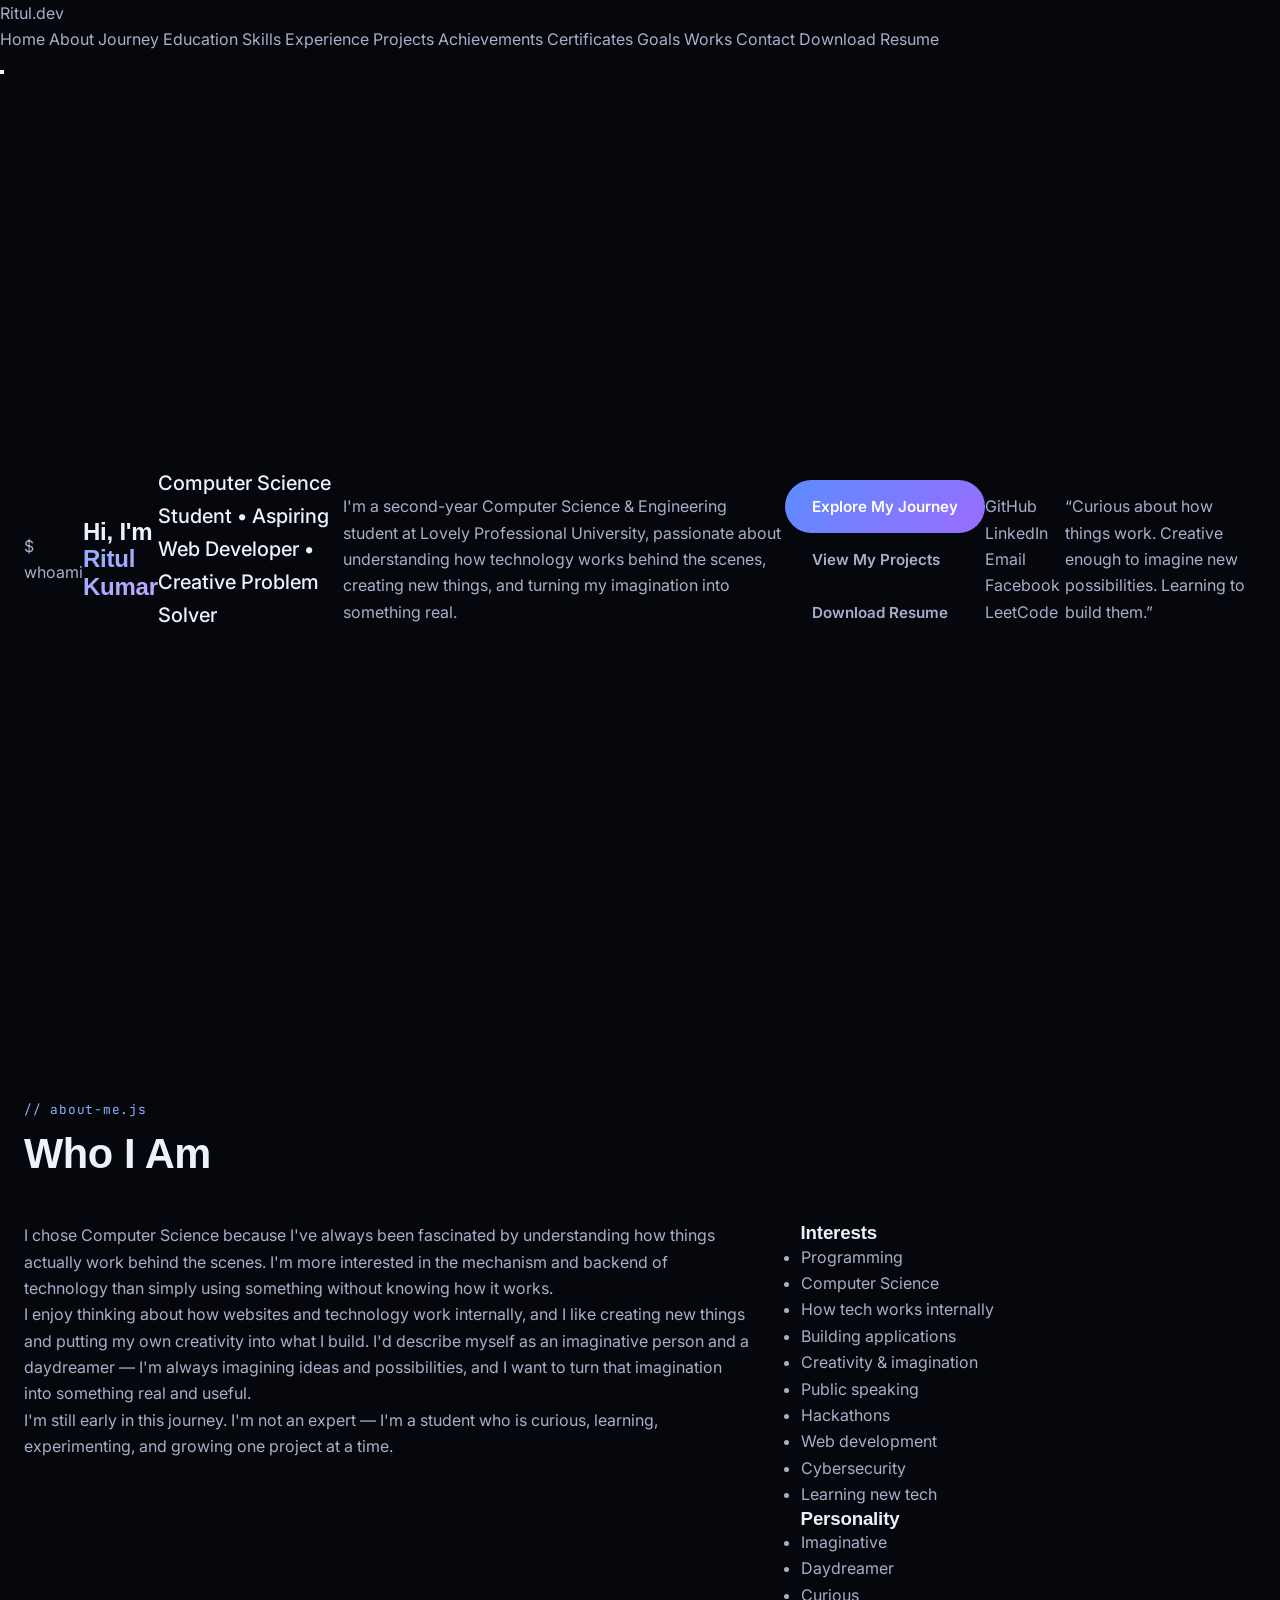
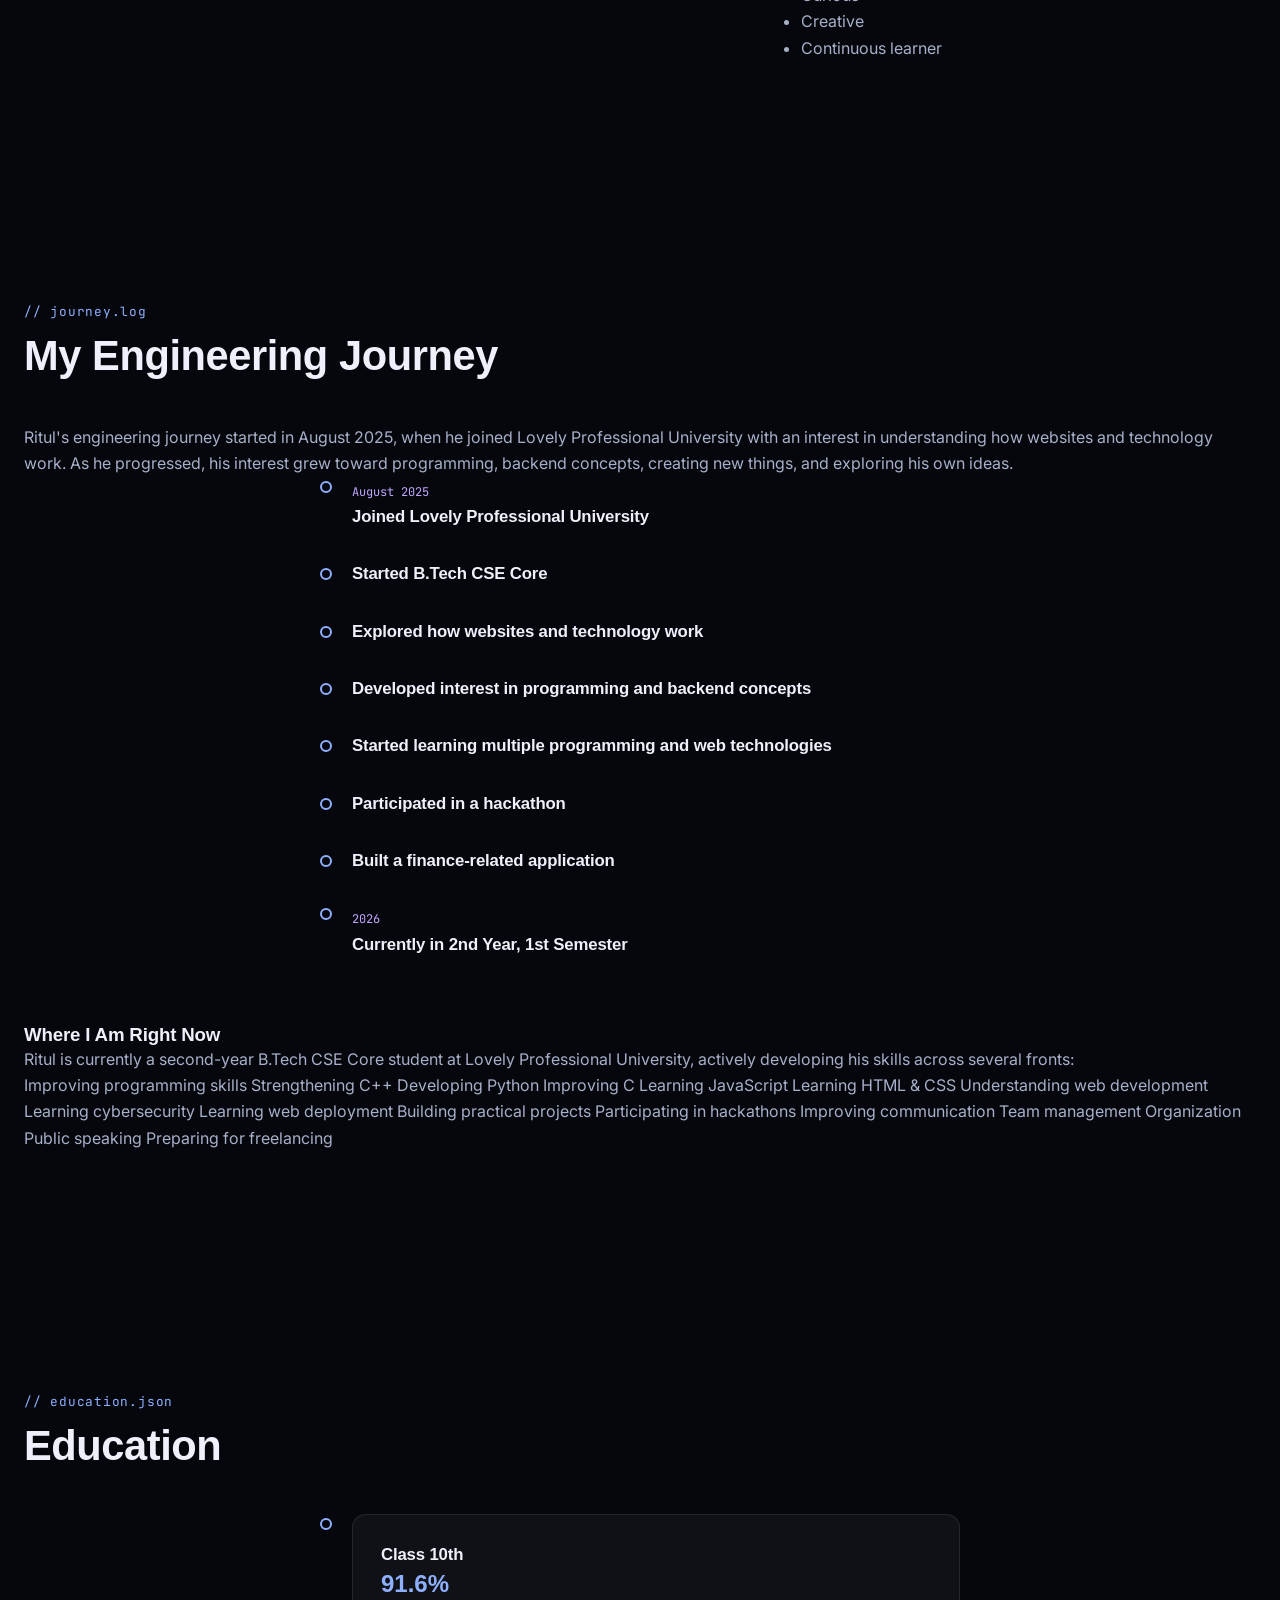
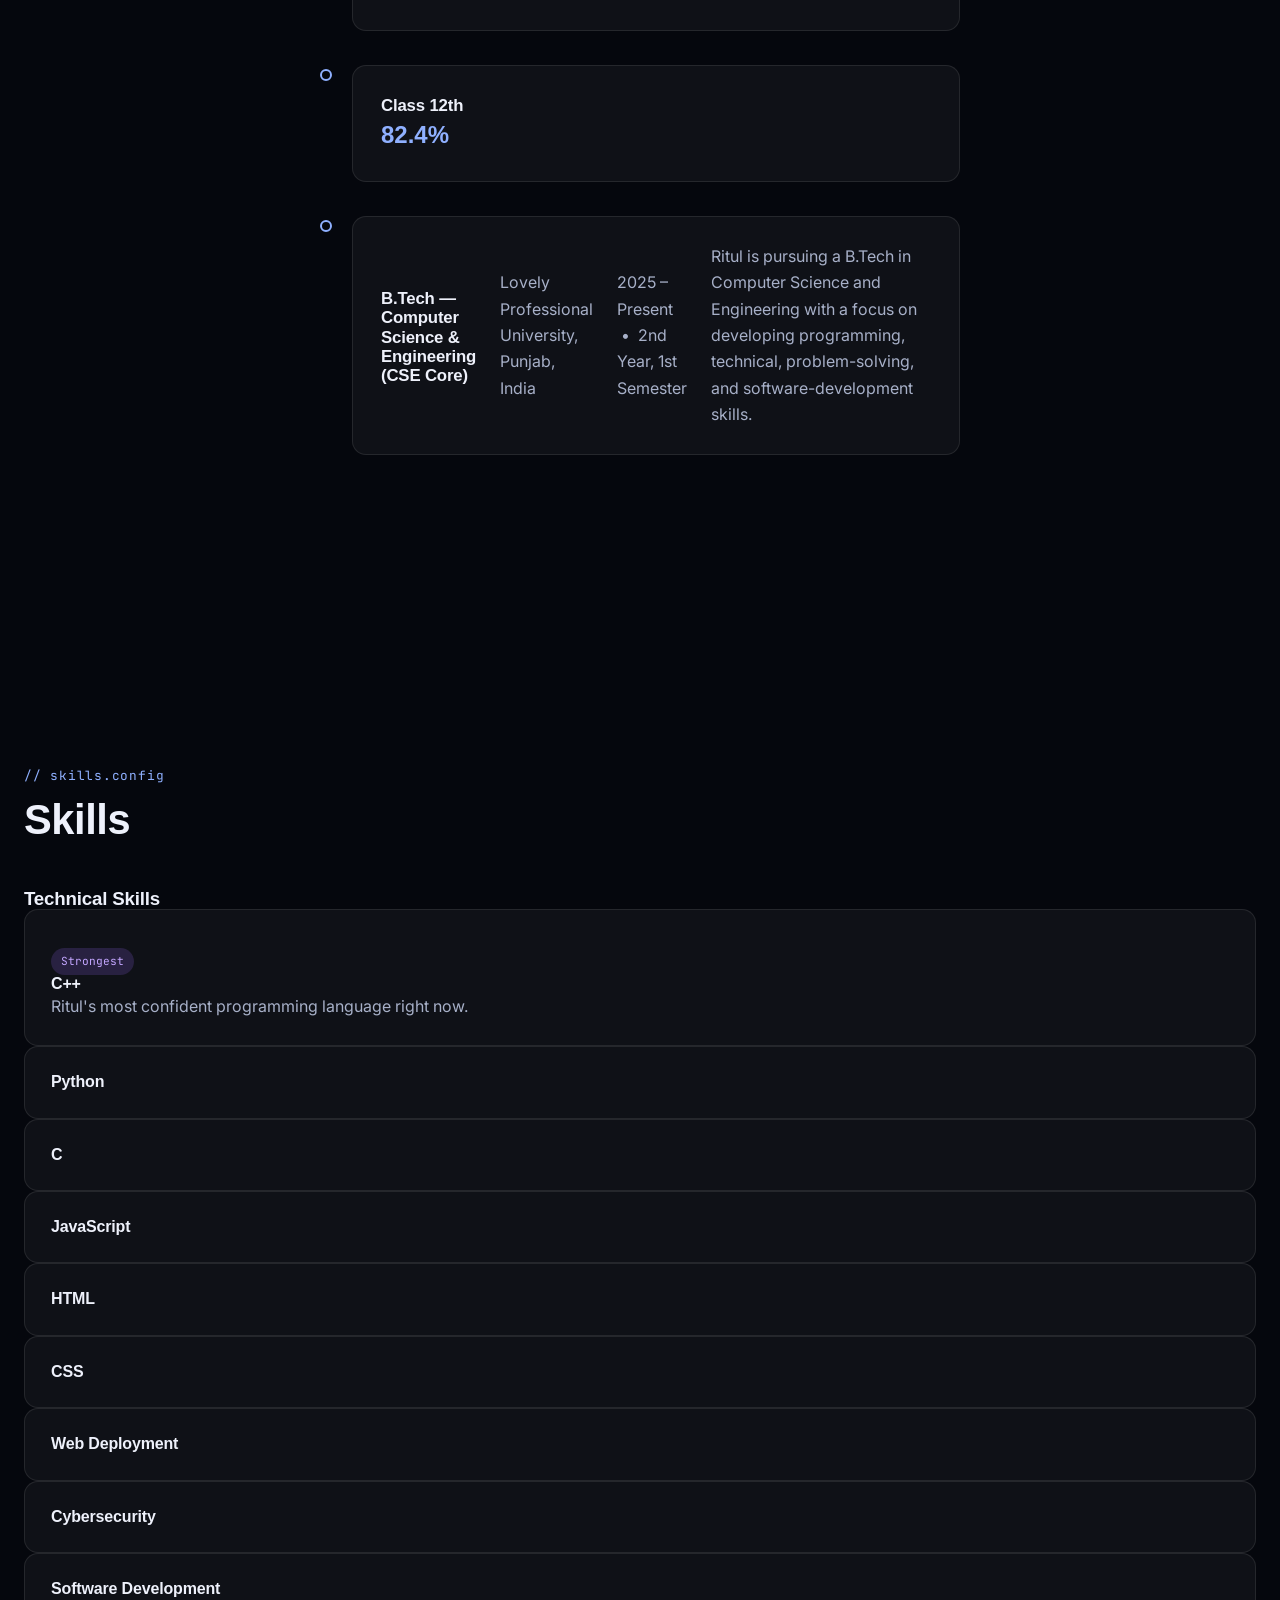
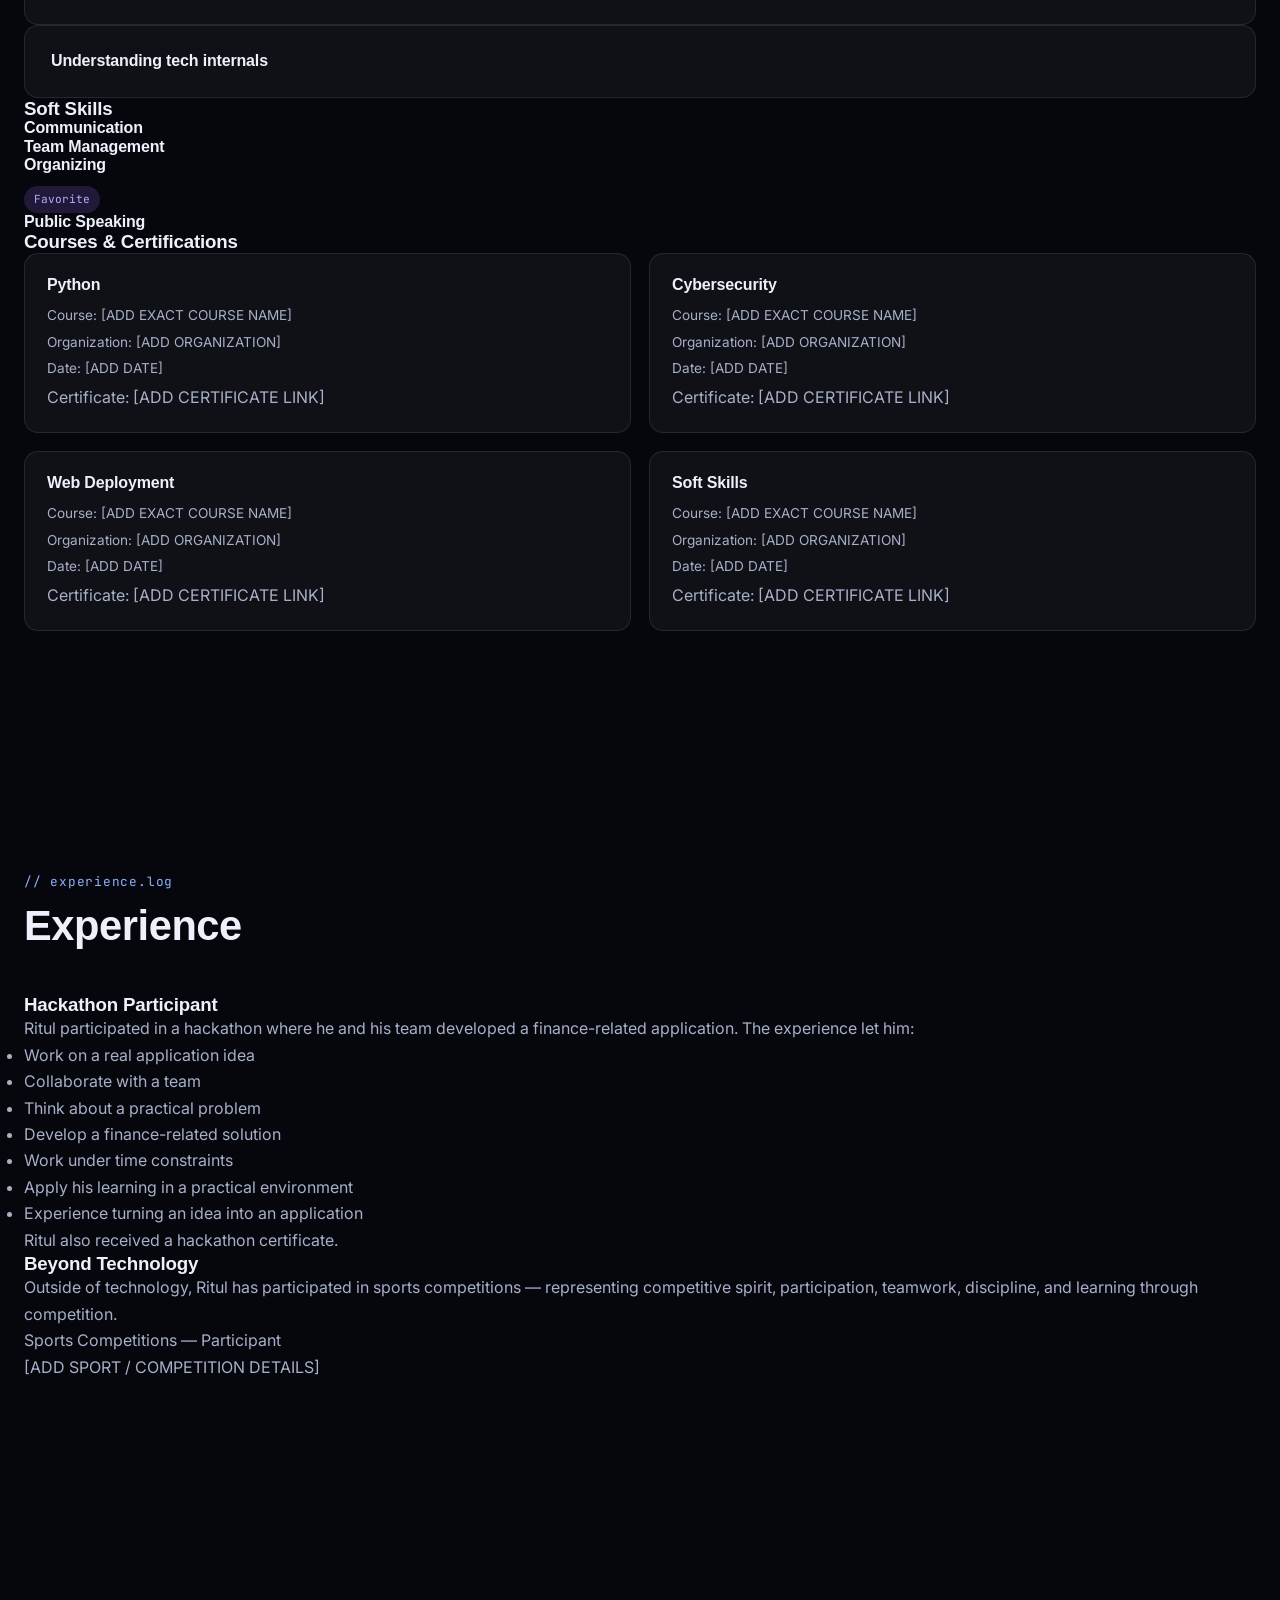
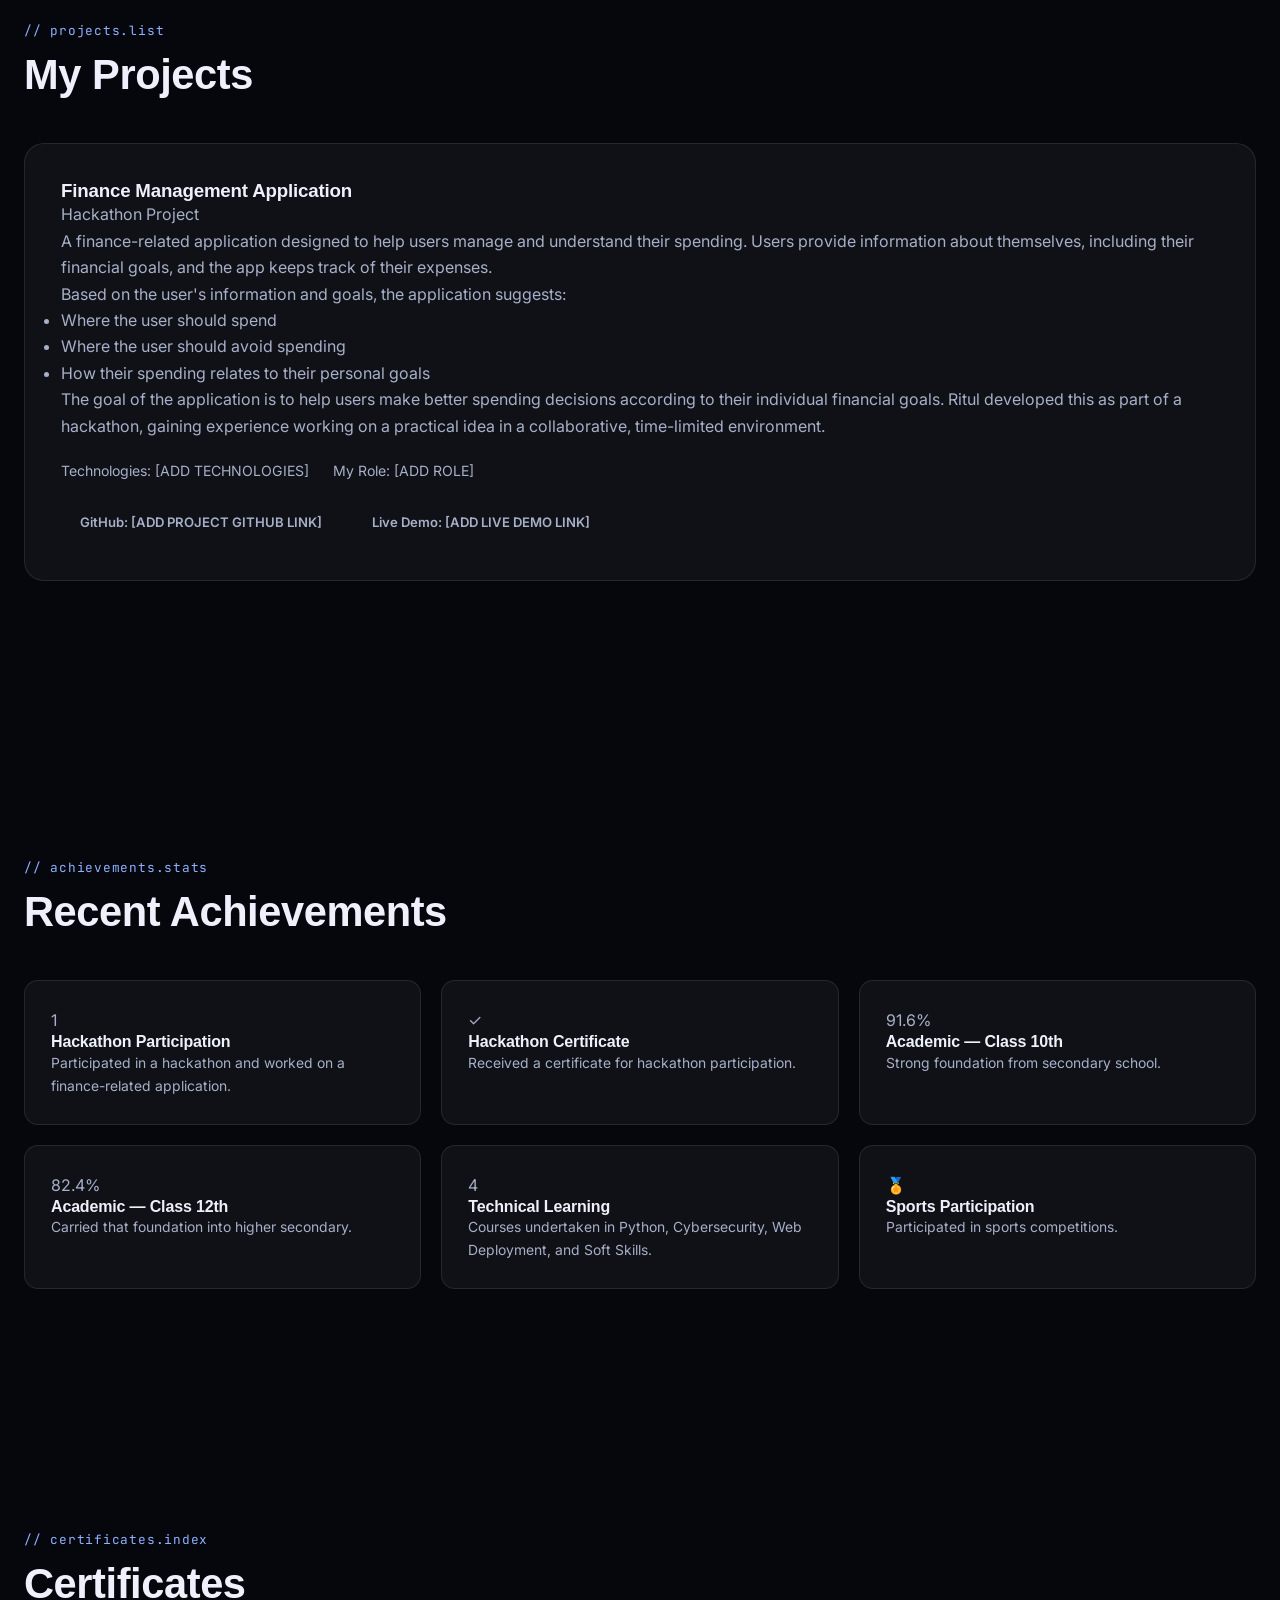
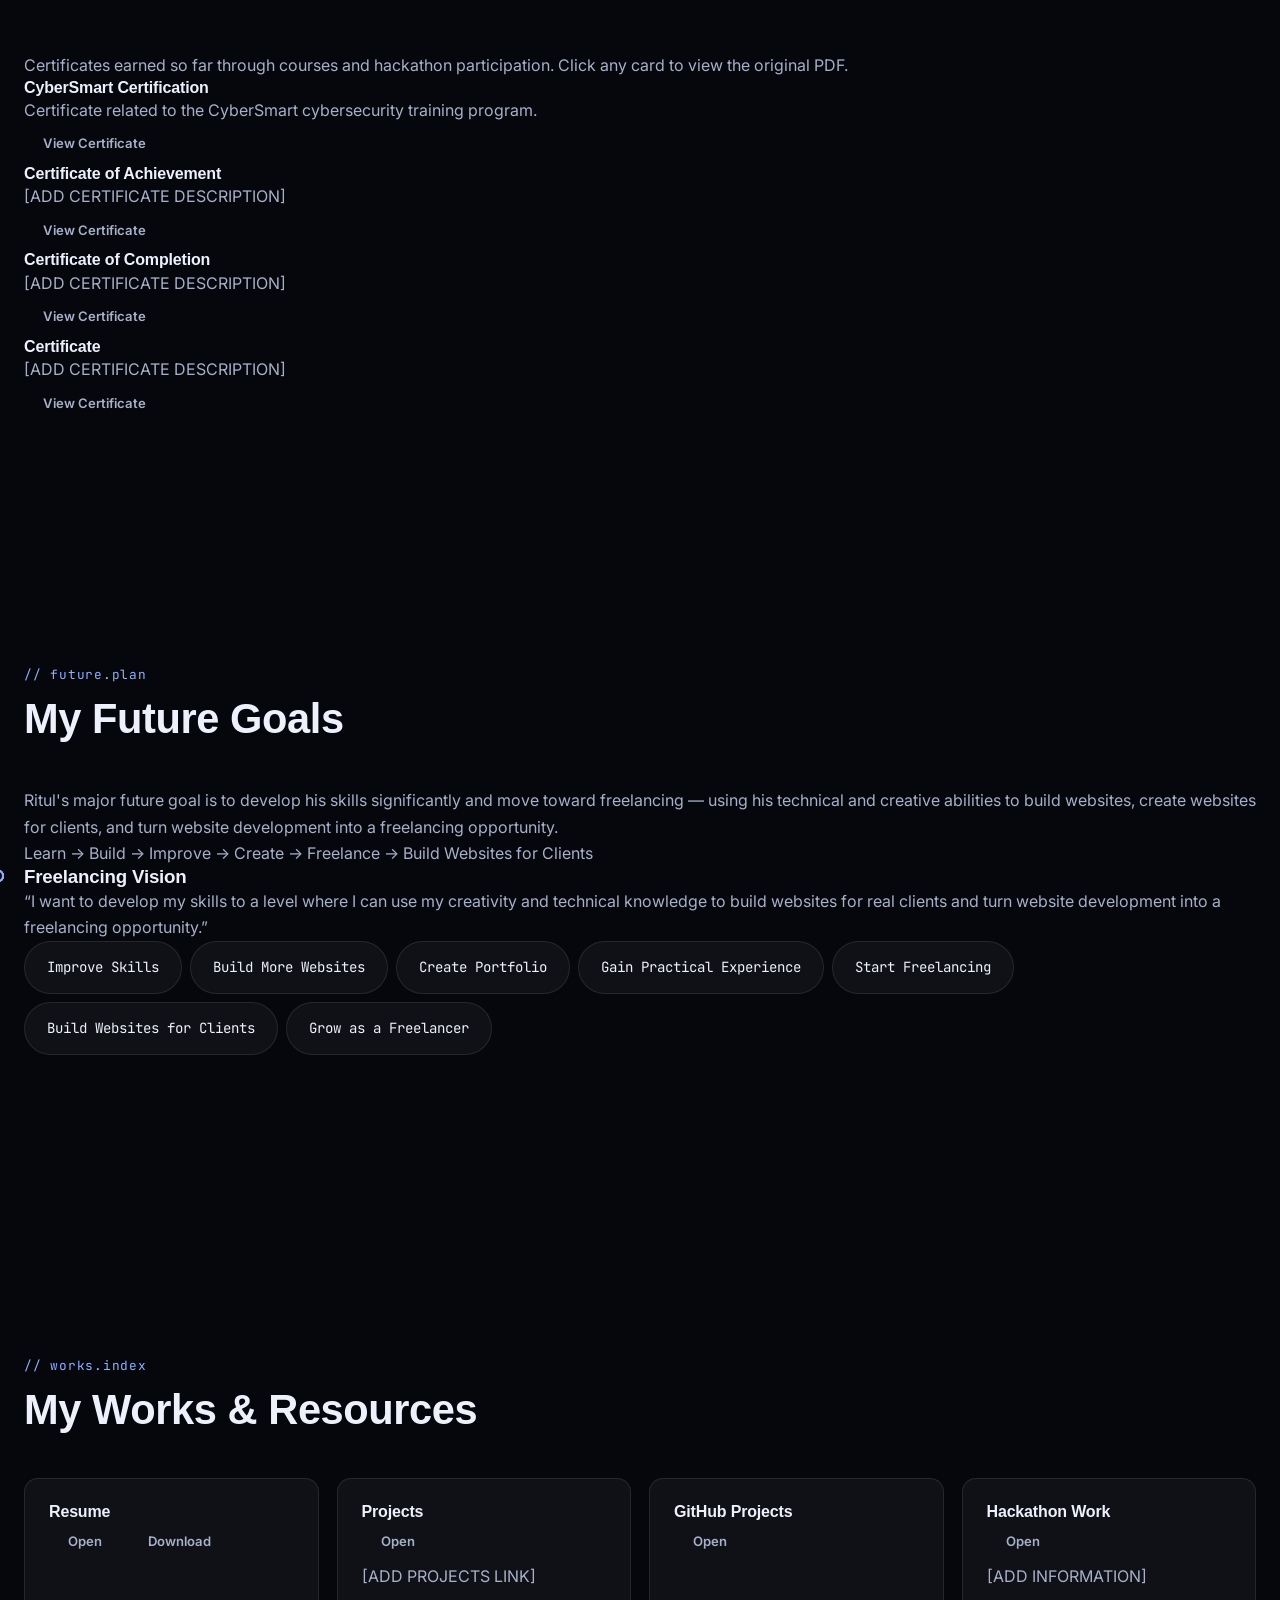
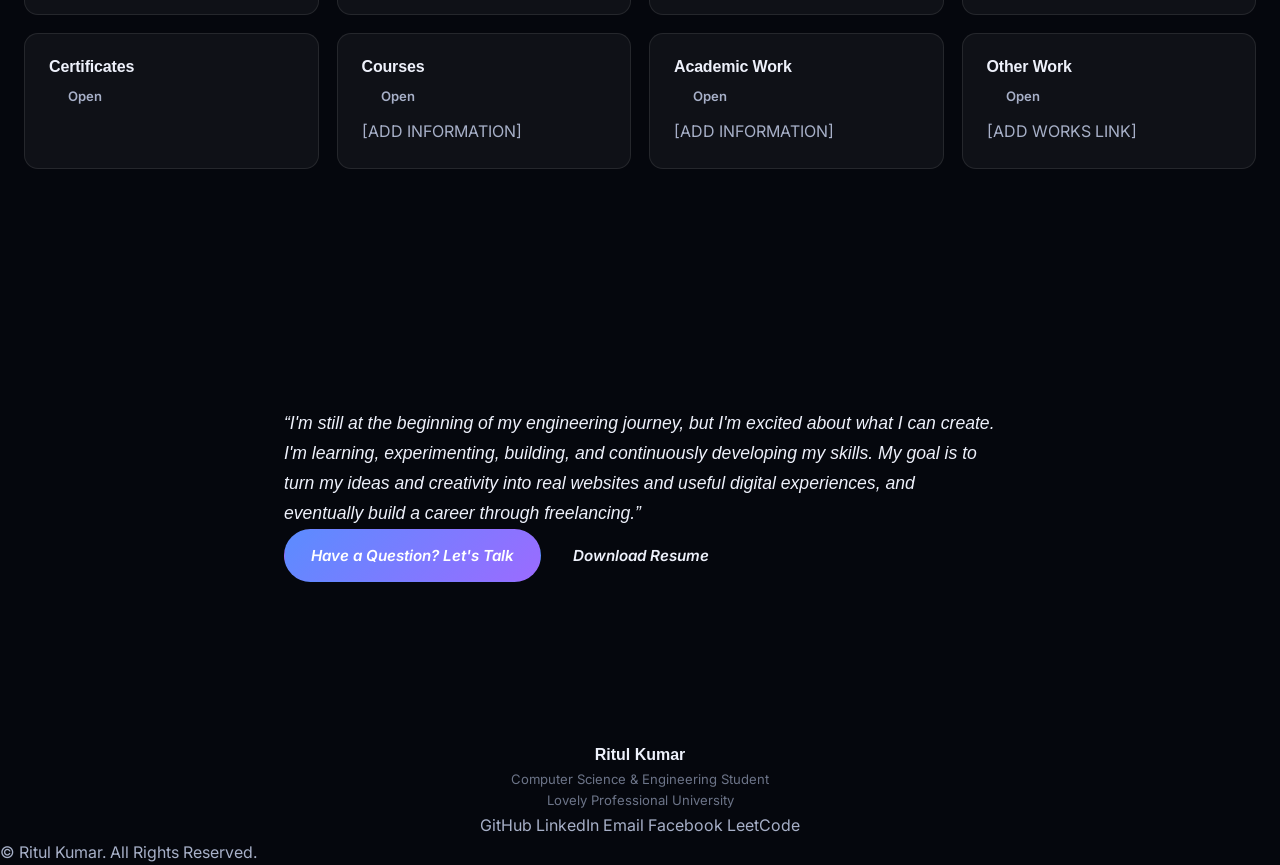
==== commit 58dd2813: "Add files via upload" ====
--- a/index (1).html
+++ b/index (1).html
@@ -3,853 +3,653 @@
 <head>
 <meta charset="UTF-8">
 <meta name="viewport" content="width=device-width, initial-scale=1.0">
-<title>Ritul Kumar — CS Student &amp; Builder</title>
-<meta name="description" content="Ritul Kumar — B.Tech Computer Science &amp; Engineering student at Lovely Professional University. Curious about how things work, learning to build them.">
+<title>Ritul Kumar — CS Student & Aspiring Web Developer</title>
+<meta name="description" content="Portfolio of Ritul Kumar, a second-year Computer Science & Engineering student at Lovely Professional University.">
 
 <link rel="preconnect" href="https://fonts.googleapis.com">
 <link rel="preconnect" href="https://fonts.gstatic.com" crossorigin>
-<link href="https://fonts.googleapis.com/css2?family=Space+Grotesk:wght@400;500;600;700&family=Inter:wght@400;500;600;700&family=JetBrains+Mono:wght@400;500;600&display=swap" rel="stylesheet">
+<link href="https://fonts.googleapis.com/css2?family=Outfit:wght@400;500;600;700;800&family=Inter:wght@400;500;600&family=JetBrains+Mono:wght@400;500&display=swap" rel="stylesheet">
 
 <link rel="stylesheet" href="style.css">
 </head>
 <body>
 
-<!-- circuit canvas background, drawn behind everything -->
-<canvas id="bg-canvas"></canvas>
-
-<!-- ============ NAVIGATION ============ -->
-<header class="nav-bar" id="navbar">
-  <div class="nav-inner">
-    <a href="#home" class="nav-logo">
-      <span class="nav-logo-bracket">&lt;</span>RK<span class="nav-logo-bracket">/&gt;</span>
-    </a>
-
-    <nav class="nav-links" id="nav-links">
-      <a href="#home" class="nav-link active-link">Home</a>
-      <a href="#about" class="nav-link">About</a>
-      <a href="#journey" class="nav-link">Journey</a>
-      <a href="#education" class="nav-link">Education</a>
-      <a href="#skills" class="nav-link">Skills</a>
-      <a href="#certifications" class="nav-link">Certifications</a>
-      <a href="#experience" class="nav-link">Experience</a>
-      <a href="#projects" class="nav-link">Projects</a>
-      <a href="#achievements" class="nav-link">Achievements</a>
-      <a href="#goals" class="nav-link">Goals</a>
-      <a href="#works" class="nav-link">Works</a>
-      <a href="#contact" class="nav-link">Contact</a>
-      <a href="documents/Ritul-CV.pdf" class="btn btn-resume-nav" download>Download Resume</a>
-    </nav>
-
-    <button class="hamburger" id="hamburger" aria-label="Toggle navigation menu" aria-expanded="false">
-      <span></span><span></span><span></span>
-    </button>
-  </div>
+<div class="bg-glow bg-glow-1" aria-hidden="true"></div>
+<div class="bg-glow bg-glow-2" aria-hidden="true"></div>
+<div class="bg-grid" aria-hidden="true"></div>
+
+<!-- ============ NAV ============ -->
+<header class="site-header">
+  <a href="#home" class="brand">Ritul<span>.dev</span></a>
+
+  <nav class="nav" id="nav">
+    <a href="#home">Home</a>
+    <a href="#about">About</a>
+    <a href="#journey">Journey</a>
+    <a href="#education">Education</a>
+    <a href="#skills">Skills</a>
+    <a href="#experience">Experience</a>
+    <a href="#projects">Projects</a>
+    <a href="#achievements">Achievements</a>
+    <a href="#certificates">Certificates</a>
+    <a href="#goals">Goals</a>
+    <a href="#works">Works</a>
+    <a href="contact.html">Contact</a>
+    <a href="./Ritul%20CV.pdf" target="_blank" rel="noopener" class="nav-resume">Download Resume</a>
+  </nav>
+
+  <button class="nav-toggle" id="navToggle" type="button" aria-label="Open menu" aria-expanded="false" aria-controls="nav">
+    <span></span><span></span><span></span>
+  </button>
 </header>
 
-<!-- ============ HERO ============ -->
-<section class="hero" id="home">
-  <div class="hero-glow hero-glow-1"></div>
-  <div class="hero-glow hero-glow-2"></div>
-
-  <div class="hero-inner">
-    <div class="terminal-card reveal">
-      <div class="terminal-topbar">
-        <span class="dot dot-red"></span><span class="dot dot-yellow"></span><span class="dot dot-green"></span>
-        <span class="terminal-title">curiosity_engine.sh</span>
-      </div>
-      <div class="terminal-body">
-        <p class="term-line"><span id="typed-line" class="typed"></span><span class="cursor">▌</span></p>
-      </div>
-    </div>
-
-    <h1 class="hero-heading reveal">Hi, I'm <span class="grad-text">Ritul Kumar</span></h1>
-    <p class="hero-subtitle reveal">Computer Science Student <span class="pipe">|</span> Aspiring Web Developer <span class="pipe">|</span> Creative Problem Solver</p>
-    <p class="hero-support reveal">I'm a second-year Computer Science &amp; Engineering student at Lovely Professional University, passionate about understanding how technology works behind the scenes, creating new things, and turning my imagination into something real.</p>
-
-    <div class="hero-buttons reveal">
+<main id="home">
+
+  <!-- ============ HERO ============ -->
+  <section class="hero">
+    <p class="tag-line reveal">$ whoami</p>
+    <h1 class="hero-title reveal">
+      Hi, I'm <span class="grad-text">Ritul Kumar</span>
+    </h1>
+    <p class="hero-subtitle reveal">
+      Computer Science Student <span class="dot">•</span> Aspiring Web Developer <span class="dot">•</span> Creative Problem Solver
+    </p>
+    <p class="hero-desc reveal">
+      I'm a second-year Computer Science &amp; Engineering student at Lovely
+      Professional University, passionate about understanding how technology
+      works behind the scenes, creating new things, and turning my
+      imagination into something real.
+    </p>
+
+    <div class="hero-actions reveal">
       <a href="#journey" class="btn btn-primary">Explore My Journey</a>
-      <a href="#projects" class="btn btn-outline">View My Projects</a>
-      <a href="documents/Ritul-CV.pdf" target="_blank" rel="noopener" class="btn btn-outline">View Resume</a>
-      <a href="documents/Ritul-CV.pdf" class="btn btn-outline" download>Download Resume</a>
-    </div>
-
-    <div class="hero-socials reveal">
-      <a href="https://github.com/ritul264183-design" target="_blank" rel="noopener" class="social-icon" aria-label="GitHub" title="GitHub">
-        <svg viewBox="0 0 24 24" width="20" height="20" fill="currentColor"><path d="M12 .5C5.65.5.5 5.65.5 12c0 5.08 3.29 9.39 7.86 10.91.58.1.79-.25.79-.56 0-.28-.01-1.02-.02-2-3.2.7-3.88-1.54-3.88-1.54-.52-1.33-1.28-1.68-1.28-1.68-1.05-.72.08-.7.08-.7 1.16.08 1.78 1.19 1.78 1.19 1.03 1.78 2.71 1.26 3.37.96.1-.75.4-1.26.73-1.55-2.56-.29-5.25-1.28-5.25-5.7 0-1.26.45-2.29 1.19-3.09-.12-.29-.52-1.47.11-3.06 0 0 .97-.31 3.18 1.18a11 11 0 0 1 5.79 0c2.2-1.49 3.17-1.18 3.17-1.18.64 1.59.24 2.77.12 3.06.74.8 1.19 1.83 1.19 3.09 0 4.43-2.7 5.4-5.27 5.69.42.36.78 1.08.78 2.18 0 1.57-.02 2.84-.02 3.23 0 .31.21.67.8.56A10.52 10.52 0 0 0 23.5 12C23.5 5.65 18.35.5 12 .5Z"/></svg>
-      </a>
-      <a href="https://www.linkedin.com/in/ritul-kumar-063756384" target="_blank" rel="noopener" class="social-icon" aria-label="LinkedIn" title="LinkedIn">
-        <svg viewBox="0 0 24 24" width="20" height="20" fill="currentColor"><path d="M20.45 20.45h-3.55v-5.57c0-1.33-.02-3.03-1.85-3.03-1.86 0-2.15 1.45-2.15 2.94v5.66H9.35V9h3.41v1.56h.05c.47-.9 1.63-1.85 3.36-1.85 3.6 0 4.27 2.37 4.27 5.45v6.29ZM5.34 7.43a2.06 2.06 0 1 1 0-4.12 2.06 2.06 0 0 1 0 4.12ZM7.12 20.45H3.56V9h3.56v11.45ZM22.22 0H1.77C.79 0 0 .77 0 1.73v20.54C0 23.23.79 24 1.77 24h20.45c.98 0 1.78-.77 1.78-1.73V1.73C24 .77 23.2 0 22.22 0Z"/></svg>
-      </a>
-      <a href="#" class="social-icon" aria-label="Facebook" title="Facebook — [ADD FACEBOOK LINK]" data-placeholder-link>
-        <svg viewBox="0 0 24 24" width="20" height="20" fill="currentColor"><path d="M22 12.06C22 6.5 17.52 2 12 2S2 6.5 2 12.06c0 5 3.66 9.15 8.44 9.94v-7.03H7.9v-2.91h2.54V9.85c0-2.5 1.49-3.89 3.77-3.89 1.09 0 2.23.2 2.23.2v2.46h-1.26c-1.24 0-1.63.77-1.63 1.56v1.88h2.78l-.44 2.91h-2.34V22c4.78-.79 8.44-4.94 8.44-9.94Z"/></svg>
-      </a>
-      <a href="#" class="social-icon" aria-label="LeetCode" title="LeetCode — [ADD LEETCODE LINK]" data-placeholder-link>
-        <svg viewBox="0 0 24 24" width="20" height="20" fill="currentColor"><path d="M13.98 22.13c-1.65 0-3.03-.54-4.13-1.62l-4.5-4.44a5.15 5.15 0 0 1-1.53-3.72c0-1.45.53-2.7 1.53-3.72l4.4-4.34a5.6 5.6 0 0 1 4.06-1.62c1.6 0 2.98.53 4.1 1.6l2.44 2.34c.3.3.44.63.44 1.02 0 .4-.15.73-.44 1.02-.29.28-.63.42-1.02.42-.4 0-.74-.14-1.03-.42l-2.4-2.3a2.9 2.9 0 0 0-2.09-.83c-.8 0-1.51.28-2.1.85l-4.4 4.34c-.58.57-.87 1.26-.87 2.05 0 .8.29 1.48.87 2.05l4.5 4.44c.6.58 1.31.87 2.13.87.83 0 1.55-.29 2.16-.89l2.4-2.34a1.4 1.4 0 0 1 1.03-.41c.4 0 .73.14 1.02.42.29.29.44.62.44 1.01 0 .4-.15.73-.44 1.02l-2.44 2.4c-1.12 1.08-2.51 1.62-4.14 1.62Zm7.05-9.86H10.6c-.4 0-.73-.13-1.02-.4-.28-.27-.42-.6-.42-1s.14-.73.42-1c.29-.28.62-.42 1.02-.42h10.43c.4 0 .73.14 1.02.42.28.27.42.6.42 1s-.14.73-.42 1c-.29.27-.62.4-1.02.4Z"/></svg>
-      </a>
-    </div>
-
-    <a href="#about" class="scroll-hint" aria-label="Scroll to About">
-      <span class="scroll-mouse"><span class="scroll-wheel"></span></span>
-    </a>
-  </div>
-</section>
-
-<!-- ============ ABOUT ============ -->
-<section class="section" id="about">
-  <div class="section-inner">
-    <p class="eyebrow">// who i am</p>
-    <h2 class="section-title">About Me</h2>
+      <a href="#projects" class="btn btn-ghost">View My Projects</a>
+      <a href="./Ritul%20CV.pdf" target="_blank" rel="noopener" class="btn btn-ghost">Download Resume</a>
+    </div>
+
+    <div class="social-row reveal">
+      <a href="https://github.com/ritul264183-design" target="_blank" rel="noopener" class="social-pill" aria-label="GitHub">GitHub</a>
+      <a href="https://www.linkedin.com/in/ritul-kumar-063756384" target="_blank" rel="noopener" class="social-pill" aria-label="LinkedIn">LinkedIn</a>
+      <!-- TODO: replace with your real email address -->
+      <a href="mailto:your.email@example.com" class="social-pill" aria-label="Email">Email</a>
+      <a href="#" class="social-pill" aria-label="Facebook">Facebook</a>
+      <a href="#" class="social-pill" aria-label="LeetCode">LeetCode</a>
+    </div>
+
+    <p class="brand-message reveal">
+      “Curious about how things work. Creative enough to imagine new possibilities. Learning to build them.”
+    </p>
+  </section>
+
+  <!-- ============ ABOUT ============ -->
+  <section class="section" id="about">
+    <p class="eyebrow reveal">// about-me.js</p>
+    <h2 class="section-title reveal">Who I Am</h2>
 
     <div class="about-grid">
-      <div class="about-text reveal">
-        <p>I chose Computer Science because I've always been fascinated by understanding how things actually work behind the scenes. I'm not satisfied with just using a website or an app — I want to know what's happening underneath it, how the pieces connect, and why it behaves the way it does.</p>
-        <p>That curiosity naturally pulled me toward mechanisms and backend concepts, rather than just the surface of technology. I enjoy thinking about how websites and systems work internally, tracing the logic from a click all the way down to the code that makes it happen.</p>
-        <p>Alongside that curiosity, I consider myself imaginative — a bit of a daydreamer. I picture ideas and possibilities in my head, and what excites me most is the process of turning that imagination into something real, functional, and useful through code.</p>
-        <p>Right now, I'm still early in that process: curious, learning, experimenting, and growing one project at a time.</p>
-      </div>
-
-      <div class="about-tags reveal">
-        <span class="tag">Curious</span>
-        <span class="tag">Imaginative</span>
-        <span class="tag">Creative</span>
-        <span class="tag">Learning</span>
-        <span class="tag">Building</span>
-        <span class="tag">Behind-the-scenes thinker</span>
-      </div>
-    </div>
-  </div>
-</section>
-
-<!-- ============ JOURNEY ============ -->
-<section class="section section-alt" id="journey">
-  <div class="section-inner">
-    <p class="eyebrow">// how it started</p>
-    <h2 class="section-title">My Engineering Journey</h2>
+      <div class="glass-card about-copy reveal">
+        <p>
+          I chose Computer Science because I've always been fascinated by
+          understanding how things actually work behind the scenes. I'm
+          more interested in the mechanism and backend of technology than
+          simply using something without knowing how it works.
+        </p>
+        <p>
+          I enjoy thinking about how websites and technology work
+          internally, and I like creating new things and putting my own
+          creativity into what I build. I'd describe myself as an
+          imaginative person and a daydreamer — I'm always imagining ideas
+          and possibilities, and I want to turn that imagination into
+          something real and useful.
+        </p>
+        <p>
+          I'm still early in this journey. I'm not an expert — I'm a
+          student who is curious, learning, experimenting, and growing one
+          project at a time.
+        </p>
+      </div>
+
+      <div class="side-stack reveal">
+        <div class="glass-card mini-card">
+          <h3>Interests</h3>
+          <ul class="tag-list">
+            <li>Programming</li>
+            <li>Computer Science</li>
+            <li>How tech works internally</li>
+            <li>Building applications</li>
+            <li>Creativity &amp; imagination</li>
+            <li>Public speaking</li>
+            <li>Hackathons</li>
+            <li>Web development</li>
+            <li>Cybersecurity</li>
+            <li>Learning new tech</li>
+          </ul>
+        </div>
+
+        <div class="glass-card mini-card">
+          <h3>Personality</h3>
+          <ul class="tag-list">
+            <li>Imaginative</li>
+            <li>Daydreamer</li>
+            <li>Curious</li>
+            <li>Creative</li>
+            <li>Continuous learner</li>
+          </ul>
+        </div>
+      </div>
+    </div>
+  </section>
+
+  <!-- ============ JOURNEY ============ -->
+  <section class="section" id="journey">
+    <p class="eyebrow reveal">// journey.log</p>
+    <h2 class="section-title reveal">My Engineering Journey</h2>
+    <p class="section-note reveal">
+      Ritul's engineering journey started in August 2025, when he joined
+      Lovely Professional University with an interest in understanding how
+      websites and technology work. As he progressed, his interest grew
+      toward programming, backend concepts, creating new things, and
+      exploring his own ideas.
+    </p>
 
     <div class="timeline">
-      <div class="timeline-line"></div>
-
-      <div class="timeline-item reveal">
-        <div class="timeline-dot"></div>
-        <div class="timeline-content">
+      <div class="timeline-item reveal">
+        <span class="timeline-dot"></span>
+        <div class="timeline-content glass-card">
           <span class="timeline-date">August 2025</span>
           <h3>Joined Lovely Professional University</h3>
         </div>
       </div>
-
-      <div class="timeline-item reveal">
-        <div class="timeline-dot"></div>
-        <div class="timeline-content">
-          <span class="timeline-date">2025</span>
+      <div class="timeline-item reveal">
+        <span class="timeline-dot"></span>
+        <div class="timeline-content glass-card">
           <h3>Started B.Tech CSE Core</h3>
         </div>
       </div>
-
-      <div class="timeline-item reveal">
-        <div class="timeline-dot"></div>
-        <div class="timeline-content">
-          <span class="timeline-date">2025</span>
+      <div class="timeline-item reveal">
+        <span class="timeline-dot"></span>
+        <div class="timeline-content glass-card">
           <h3>Explored how websites and technology work</h3>
         </div>
       </div>
-
-      <div class="timeline-item reveal">
-        <div class="timeline-dot"></div>
-        <div class="timeline-content">
-          <span class="timeline-date">2025</span>
+      <div class="timeline-item reveal">
+        <span class="timeline-dot"></span>
+        <div class="timeline-content glass-card">
           <h3>Developed interest in programming and backend concepts</h3>
         </div>
       </div>
-
-      <div class="timeline-item reveal">
-        <div class="timeline-dot"></div>
-        <div class="timeline-content">
-          <span class="timeline-date">2025</span>
+      <div class="timeline-item reveal">
+        <span class="timeline-dot"></span>
+        <div class="timeline-content glass-card">
           <h3>Started learning multiple programming and web technologies</h3>
         </div>
       </div>
-
-      <div class="timeline-item reveal">
-        <div class="timeline-dot"></div>
-        <div class="timeline-content">
-          <span class="timeline-date">2025 – 2026</span>
+      <div class="timeline-item reveal">
+        <span class="timeline-dot"></span>
+        <div class="timeline-content glass-card">
           <h3>Participated in a hackathon</h3>
         </div>
       </div>
-
-      <div class="timeline-item reveal">
-        <div class="timeline-dot"></div>
-        <div class="timeline-content">
-          <span class="timeline-date">2025 – 2026</span>
+      <div class="timeline-item reveal">
+        <span class="timeline-dot"></span>
+        <div class="timeline-content glass-card">
           <h3>Built a finance-related application</h3>
         </div>
       </div>
-
-      <div class="timeline-item reveal">
-        <div class="timeline-dot timeline-dot-active"></div>
-        <div class="timeline-content">
+      <div class="timeline-item reveal">
+        <span class="timeline-dot timeline-dot-current"></span>
+        <div class="timeline-content glass-card timeline-current">
           <span class="timeline-date">2026</span>
           <h3>Currently in 2nd Year, 1st Semester</h3>
         </div>
       </div>
     </div>
 
-    <!-- WHERE I AM RIGHT NOW -->
-    <div class="right-now reveal">
-      <h3 class="right-now-heading">Where I Am Right Now</h3>
-      <p class="right-now-intro">I'm currently a second-year B.Tech CSE Core student at Lovely Professional University, focused on:</p>
-      <div class="focus-grid">
-        <span class="focus-chip">Improving programming skills</span>
-        <span class="focus-chip">Strengthening C++</span>
-        <span class="focus-chip">Developing Python skills</span>
-        <span class="focus-chip">Improving knowledge of C</span>
-        <span class="focus-chip">Learning JavaScript</span>
-        <span class="focus-chip">Learning HTML &amp; CSS</span>
-        <span class="focus-chip">Understanding web development</span>
-        <span class="focus-chip">Learning about cybersecurity</span>
-        <span class="focus-chip">Learning web deployment</span>
-        <span class="focus-chip">Building practical projects</span>
-        <span class="focus-chip">Participating in hackathons</span>
-        <span class="focus-chip">Improving communication</span>
-        <span class="focus-chip">Improving team management</span>
-        <span class="focus-chip">Improving organization</span>
-        <span class="focus-chip">Developing public speaking abilities</span>
-        <span class="focus-chip">Preparing for future freelancing</span>
-      </div>
+    <div class="glass-card current-focus reveal">
+      <h3>Where I Am Right Now</h3>
+      <p>
+        Ritul is currently a second-year B.Tech CSE Core student at Lovely
+        Professional University, actively developing his skills across
+        several fronts:
+      </p>
+      <div class="chip-grid">
+        <span class="chip">Improving programming skills</span>
+        <span class="chip">Strengthening C++</span>
+        <span class="chip">Developing Python</span>
+        <span class="chip">Improving C</span>
+        <span class="chip">Learning JavaScript</span>
+        <span class="chip">Learning HTML &amp; CSS</span>
+        <span class="chip">Understanding web development</span>
+        <span class="chip">Learning cybersecurity</span>
+        <span class="chip">Learning web deployment</span>
+        <span class="chip">Building practical projects</span>
+        <span class="chip">Participating in hackathons</span>
+        <span class="chip">Improving communication</span>
+        <span class="chip">Team management</span>
+        <span class="chip">Organization</span>
+        <span class="chip">Public speaking</span>
+        <span class="chip">Preparing for freelancing</span>
+      </div>
+    </div>
+  </section>
+
+  <!-- ============ EDUCATION ============ -->
+  <section class="section" id="education">
+    <p class="eyebrow reveal">// education.json</p>
+    <h2 class="section-title reveal">Education</h2>
+
+    <div class="timeline">
+      <div class="timeline-item reveal">
+        <span class="timeline-dot"></span>
+        <div class="timeline-content glass-card edu-card">
+          <div class="edu-head">
+            <h3>Class 10th</h3>
+            <span class="edu-score">91.6%</span>
+          </div>
+        </div>
+      </div>
+
+      <div class="timeline-item reveal">
+        <span class="timeline-dot"></span>
+        <div class="timeline-content glass-card edu-card">
+          <div class="edu-head">
+            <h3>Class 12th</h3>
+            <span class="edu-score">82.4%</span>
+          </div>
+        </div>
+      </div>
+
+      <div class="timeline-item reveal">
+        <span class="timeline-dot timeline-dot-current"></span>
+        <div class="timeline-content glass-card edu-card timeline-current">
+          <div class="edu-head">
+            <h3>B.Tech — Computer Science &amp; Engineering (CSE Core)</h3>
+          </div>
+          <p class="edu-meta">Lovely Professional University, Punjab, India</p>
+          <p class="edu-meta">2025 – Present &nbsp;•&nbsp; 2nd Year, 1st Semester</p>
+          <p>
+            Ritul is pursuing a B.Tech in Computer Science and Engineering
+            with a focus on developing programming, technical,
+            problem-solving, and software-development skills.
+          </p>
+        </div>
+      </div>
+    </div>
+  </section>
+
+  <!-- ============ SKILLS ============ -->
+  <section class="section" id="skills">
+    <p class="eyebrow reveal">// skills.config</p>
+    <h2 class="section-title reveal">Skills</h2>
+
+    <h3 class="subsection-title reveal">Technical Skills</h3>
+    <div class="skill-grid reveal">
+      <div class="skill-card skill-strongest">
+        <span class="skill-badge">Strongest</span>
+        <h4>C++</h4>
+        <p>Ritul's most confident programming language right now.</p>
+      </div>
+      <div class="skill-card"><h4>Python</h4></div>
+      <div class="skill-card"><h4>C</h4></div>
+      <div class="skill-card"><h4>JavaScript</h4></div>
+      <div class="skill-card"><h4>HTML</h4></div>
+      <div class="skill-card"><h4>CSS</h4></div>
+      <div class="skill-card"><h4>Web Deployment</h4></div>
+      <div class="skill-card"><h4>Cybersecurity</h4></div>
+      <div class="skill-card"><h4>Software Development</h4></div>
+      <div class="skill-card"><h4>Understanding tech internals</h4></div>
+    </div>
+
+    <h3 class="subsection-title reveal">Soft Skills</h3>
+    <div class="soft-skill-grid reveal">
+      <div class="glass-card soft-skill-card">
+        <h4>Communication</h4>
+      </div>
+      <div class="glass-card soft-skill-card">
+        <h4>Team Management</h4>
+      </div>
+      <div class="glass-card soft-skill-card">
+        <h4>Organizing</h4>
+      </div>
+      <div class="glass-card soft-skill-card soft-skill-favorite">
+        <span class="skill-badge">Favorite</span>
+        <h4>Public Speaking</h4>
+      </div>
+    </div>
+
+    <h3 class="subsection-title reveal">Courses &amp; Certifications</h3>
+    <div class="course-grid reveal">
+      <div class="glass-card course-card">
+        <h4>Python</h4>
+        <p class="placeholder-line">Course: [ADD EXACT COURSE NAME]</p>
+        <p class="placeholder-line">Organization: [ADD ORGANIZATION]</p>
+        <p class="placeholder-line">Date: [ADD DATE]</p>
+        <a href="#" class="text-link">Certificate: [ADD CERTIFICATE LINK]</a>
+      </div>
+      <div class="glass-card course-card">
+        <h4>Cybersecurity</h4>
+        <p class="placeholder-line">Course: [ADD EXACT COURSE NAME]</p>
+        <p class="placeholder-line">Organization: [ADD ORGANIZATION]</p>
+        <p class="placeholder-line">Date: [ADD DATE]</p>
+        <a href="#" class="text-link">Certificate: [ADD CERTIFICATE LINK]</a>
+      </div>
+      <div class="glass-card course-card">
+        <h4>Web Deployment</h4>
+        <p class="placeholder-line">Course: [ADD EXACT COURSE NAME]</p>
+        <p class="placeholder-line">Organization: [ADD ORGANIZATION]</p>
+        <p class="placeholder-line">Date: [ADD DATE]</p>
+        <a href="#" class="text-link">Certificate: [ADD CERTIFICATE LINK]</a>
+      </div>
+      <div class="glass-card course-card">
+        <h4>Soft Skills</h4>
+        <p class="placeholder-line">Course: [ADD EXACT COURSE NAME]</p>
+        <p class="placeholder-line">Organization: [ADD ORGANIZATION]</p>
+        <p class="placeholder-line">Date: [ADD DATE]</p>
+        <a href="#" class="text-link">Certificate: [ADD CERTIFICATE LINK]</a>
+      </div>
+    </div>
+  </section>
+
+  <!-- ============ EXPERIENCE ============ -->
+  <section class="section" id="experience">
+    <p class="eyebrow reveal">// experience.log</p>
+    <h2 class="section-title reveal">Experience</h2>
+
+    <div class="exp-grid">
+      <div class="glass-card exp-card reveal">
+        <h3>Hackathon Participant</h3>
+        <p>
+          Ritul participated in a hackathon where he and his team developed
+          a finance-related application. The experience let him:
+        </p>
+        <ul class="check-list">
+          <li>Work on a real application idea</li>
+          <li>Collaborate with a team</li>
+          <li>Think about a practical problem</li>
+          <li>Develop a finance-related solution</li>
+          <li>Work under time constraints</li>
+          <li>Apply his learning in a practical environment</li>
+          <li>Experience turning an idea into an application</li>
+        </ul>
+        <p class="note-line">Ritul also received a hackathon certificate.</p>
+      </div>
+
+      <div class="glass-card exp-card reveal">
+        <h3>Beyond Technology</h3>
+        <p>
+          Outside of technology, Ritul has participated in sports
+          competitions — representing competitive spirit, participation,
+          teamwork, discipline, and learning through competition.
+        </p>
+        <p class="placeholder-line">Sports Competitions — Participant</p>
+        <p class="placeholder-line">[ADD SPORT / COMPETITION DETAILS]</p>
+      </div>
+    </div>
+  </section>
+
+  <!-- ============ PROJECTS ============ -->
+  <section class="section" id="projects">
+    <p class="eyebrow reveal">// projects.list</p>
+    <h2 class="section-title reveal">My Projects</h2>
+
+    <div class="glass-card project-card reveal">
+      <div class="project-head">
+        <h3>Finance Management Application</h3>
+        <span class="chip chip-outline">Hackathon Project</span>
+      </div>
+      <p>
+        A finance-related application designed to help users manage and
+        understand their spending. Users provide information about
+        themselves, including their financial goals, and the app keeps
+        track of their expenses.
+      </p>
+      <p>
+        Based on the user's information and goals, the application
+        suggests:
+      </p>
+      <ul class="check-list">
+        <li>Where the user should spend</li>
+        <li>Where the user should avoid spending</li>
+        <li>How their spending relates to their personal goals</li>
+      </ul>
+      <p>
+        The goal of the application is to help users make better spending
+        decisions according to their individual financial goals. Ritul
+        developed this as part of a hackathon, gaining experience working
+        on a practical idea in a collaborative, time-limited environment.
+      </p>
+
+      <div class="project-meta">
+        <span class="placeholder-line">Technologies: [ADD TECHNOLOGIES]</span>
+        <span class="placeholder-line">My Role: [ADD ROLE]</span>
+      </div>
+      <div class="project-links">
+        <a href="#" class="btn btn-ghost btn-sm">GitHub: [ADD PROJECT GITHUB LINK]</a>
+        <a href="#" class="btn btn-ghost btn-sm">Live Demo: [ADD LIVE DEMO LINK]</a>
+      </div>
+    </div>
+  </section>
+
+  <!-- ============ ACHIEVEMENTS ============ -->
+  <section class="section" id="achievements">
+    <p class="eyebrow reveal">// achievements.stats</p>
+    <h2 class="section-title reveal">Recent Achievements</h2>
+
+    <div class="achieve-grid">
+      <div class="glass-card achieve-card reveal">
+        <span class="achieve-stat">1</span>
+        <h4>Hackathon Participation</h4>
+        <p>Participated in a hackathon and worked on a finance-related application.</p>
+      </div>
+      <div class="glass-card achieve-card reveal">
+        <span class="achieve-stat">✓</span>
+        <h4>Hackathon Certificate</h4>
+        <p>Received a certificate for hackathon participation.</p>
+      </div>
+      <div class="glass-card achieve-card reveal">
+        <span class="achieve-stat">91.6%</span>
+        <h4>Academic — Class 10th</h4>
+        <p>Strong foundation from secondary school.</p>
+      </div>
+      <div class="glass-card achieve-card reveal">
+        <span class="achieve-stat">82.4%</span>
+        <h4>Academic — Class 12th</h4>
+        <p>Carried that foundation into higher secondary.</p>
+      </div>
+      <div class="glass-card achieve-card reveal">
+        <span class="achieve-stat">4</span>
+        <h4>Technical Learning</h4>
+        <p>Courses undertaken in Python, Cybersecurity, Web Deployment, and Soft Skills.</p>
+      </div>
+      <div class="glass-card achieve-card reveal">
+        <span class="achieve-stat">🏅</span>
+        <h4>Sports Participation</h4>
+        <p>Participated in sports competitions.</p>
+      </div>
+    </div>
+  </section>
+
+  <!-- ============ CERTIFICATES ============ -->
+  <section class="section" id="certificates">
+    <p class="eyebrow reveal">// certificates.index</p>
+    <h2 class="section-title reveal">Certificates</h2>
+    <p class="section-note reveal">
+      Certificates earned so far through courses and hackathon
+      participation. Click any card to view the original PDF.
+    </p>
+
+    <div class="cert-grid">
+      <div class="glass-card cert-card reveal">
+        <h4>CyberSmart Certification</h4>
+        <p>Certificate related to the CyberSmart cybersecurity training program.</p>
+        <a href="./Ritul%20Kumar%20-%20CyberSmart%20%281%29.pdf" target="_blank" rel="noopener" class="btn btn-ghost btn-sm">View Certificate</a>
+      </div>
+
+      <div class="glass-card cert-card reveal">
+        <h4>Certificate of Achievement</h4>
+        <p>[ADD CERTIFICATE DESCRIPTION]</p>
+        <a href="./3164594879RK.pdf" target="_blank" rel="noopener" class="btn btn-ghost btn-sm">View Certificate</a>
+      </div>
+
+      <div class="glass-card cert-card reveal">
+        <h4>Certificate of Completion</h4>
+        <p>[ADD CERTIFICATE DESCRIPTION]</p>
+        <a href="./3cad0c0d-fd0e-4d33-a4fc-1bdce193abd5.pdf" target="_blank" rel="noopener" class="btn btn-ghost btn-sm">View Certificate</a>
+      </div>
+
+      <div class="glass-card cert-card reveal">
+        <h4>Certificate</h4>
+        <p>[ADD CERTIFICATE DESCRIPTION]</p>
+        <a href="./WhatsApp%20Image%202026-08-30%20at%201.34.52%20PM.pdf" target="_blank" rel="noopener" class="btn btn-ghost btn-sm">View Certificate</a>
+      </div>
+    </div>
+  </section>
+
+  <!-- ============ GOALS ============ -->
+  <section class="section" id="goals">
+    <p class="eyebrow reveal">// future.plan</p>
+    <h2 class="section-title reveal">My Future Goals</h2>
+    <p class="section-note reveal">
+      Ritul's major future goal is to develop his skills significantly and
+      move toward freelancing — using his technical and creative abilities
+      to build websites, create websites for clients, and turn website
+      development into a freelancing opportunity.
+    </p>
+
+    <div class="flow-row reveal">
+      <span class="flow-step">Learn</span>
+      <span class="flow-arrow">→</span>
+      <span class="flow-step">Build</span>
+      <span class="flow-arrow">→</span>
+      <span class="flow-step">Improve</span>
+      <span class="flow-arrow">→</span>
+      <span class="flow-step">Create</span>
+      <span class="flow-arrow">→</span>
+      <span class="flow-step">Freelance</span>
+      <span class="flow-arrow">→</span>
+      <span class="flow-step">Build Websites for Clients</span>
+    </div>
+
+    <div class="glass-card freelance-card reveal">
+      <h3>Freelancing Vision</h3>
+      <p class="freelance-quote">
+        “I want to develop my skills to a level where I can use my
+        creativity and technical knowledge to build websites for real
+        clients and turn website development into a freelancing
+        opportunity.”
+      </p>
+
+      <div class="roadmap">
+        <div class="roadmap-step"><span class="timeline-dot"></span><p>Improve Skills</p></div>
+        <div class="roadmap-step"><span class="timeline-dot"></span><p>Build More Websites</p></div>
+        <div class="roadmap-step"><span class="timeline-dot"></span><p>Create Portfolio</p></div>
+        <div class="roadmap-step"><span class="timeline-dot"></span><p>Gain Practical Experience</p></div>
+        <div class="roadmap-step"><span class="timeline-dot"></span><p>Start Freelancing</p></div>
+        <div class="roadmap-step"><span class="timeline-dot"></span><p>Build Websites for Clients</p></div>
+        <div class="roadmap-step"><span class="timeline-dot timeline-dot-current"></span><p>Grow as a Freelancer</p></div>
+      </div>
+    </div>
+  </section>
+
+  <!-- ============ WORKS ============ -->
+  <section class="section" id="works">
+    <p class="eyebrow reveal">// works.index</p>
+    <h2 class="section-title reveal">My Works &amp; Resources</h2>
+
+    <div class="works-grid">
+      <div class="glass-card work-card reveal">
+        <h4>Resume</h4>
+        <div class="work-actions">
+          <a href="./Ritul%20CV.pdf" target="_blank" rel="noopener" class="btn btn-ghost btn-sm">Open</a>
+          <a href="./Ritul%20CV.pdf" download class="btn btn-ghost btn-sm">Download</a>
+        </div>
+      </div>
+      <div class="glass-card work-card reveal">
+        <h4>Projects</h4>
+        <div class="work-actions">
+          <a href="#" class="btn btn-ghost btn-sm">Open</a>
+        </div>
+        <p class="placeholder-line">[ADD PROJECTS LINK]</p>
+      </div>
+      <div class="glass-card work-card reveal">
+        <h4>GitHub Projects</h4>
+        <div class="work-actions">
+          <a href="https://github.com/ritul264183-design" target="_blank" rel="noopener" class="btn btn-ghost btn-sm">Open</a>
+        </div>
+      </div>
+      <div class="glass-card work-card reveal">
+        <h4>Hackathon Work</h4>
+        <div class="work-actions">
+          <a href="#" class="btn btn-ghost btn-sm">Open</a>
+        </div>
+        <p class="placeholder-line">[ADD INFORMATION]</p>
+      </div>
+      <div class="glass-card work-card reveal">
+        <h4>Certificates</h4>
+        <div class="work-actions">
+          <a href="#certificates" class="btn btn-ghost btn-sm">Open</a>
+        </div>
+      </div>
+      <div class="glass-card work-card reveal">
+        <h4>Courses</h4>
+        <div class="work-actions">
+          <a href="#" class="btn btn-ghost btn-sm">Open</a>
+        </div>
+        <p class="placeholder-line">[ADD INFORMATION]</p>
+      </div>
+      <div class="glass-card work-card reveal">
+        <h4>Academic Work</h4>
+        <div class="work-actions">
+          <a href="#" class="btn btn-ghost btn-sm">Open</a>
+        </div>
+        <p class="placeholder-line">[ADD INFORMATION]</p>
+      </div>
+      <div class="glass-card work-card reveal">
+        <h4>Other Work</h4>
+        <div class="work-actions">
+          <a href="#" class="btn btn-ghost btn-sm">Open</a>
+        </div>
+        <p class="placeholder-line">[ADD WORKS LINK]</p>
+      </div>
+    </div>
+  </section>
+
+  <!-- ============ FINAL MESSAGE ============ -->
+  <section class="section final-message reveal">
+    <p class="closing-quote">
+      “I'm still at the beginning of my engineering journey, but I'm
+      excited about what I can create. I'm learning, experimenting,
+      building, and continuously developing my skills. My goal is to turn
+      my ideas and creativity into real websites and useful digital
+      experiences, and eventually build a career through freelancing.”
+    </p>
+    <div class="final-actions">
+      <a href="contact.html" class="btn btn-primary">Have a Question? Let's Talk</a>
+      <a href="./Ritul%20CV.pdf" target="_blank" rel="noopener" class="btn btn-ghost">Download Resume</a>
+    </div>
+  </section>
+
+</main>
+
+<!-- ============ FOOTER ============ -->
+<footer class="site-footer">
+  <div class="footer-inner">
+    <div>
+      <p class="footer-name">Ritul Kumar</p>
+      <p class="footer-role">Computer Science &amp; Engineering Student</p>
+      <p class="footer-role">Lovely Professional University</p>
+    </div>
+    <div class="footer-social">
+      <a href="https://github.com/ritul264183-design" target="_blank" rel="noopener">GitHub</a>
+      <a href="https://www.linkedin.com/in/ritul-kumar-063756384" target="_blank" rel="noopener">LinkedIn</a>
+      <!-- TODO: replace with your real email address -->
+      <a href="mailto:your.email@example.com">Email</a>
+      <a href="#">Facebook</a>
+      <a href="#">LeetCode</a>
     </div>
   </div>
-</section>
-
-<!-- ============ EDUCATION ============ -->
-<section class="section" id="education">
-  <div class="section-inner">
-    <p class="eyebrow">// academic path</p>
-    <h2 class="section-title">Education</h2>
-
-    <div class="edu-timeline">
-      <div class="edu-card reveal">
-        <div class="edu-score">91.6%</div>
-        <div class="edu-info">
-          <h3>Class X</h3>
-          <p>De Paul School, Singrauli, Madhya Pradesh</p>
-        </div>
-      </div>
-
-      <div class="edu-connector"></div>
-
-      <div class="edu-card reveal">
-        <div class="edu-score">82.4%</div>
-        <div class="edu-info">
-          <h3>Class XII</h3>
-          <p>Kautilya Senior Secondary School</p>
-          <p class="edu-years">April 2023 – May 2024</p>
-        </div>
-      </div>
-
-      <div class="edu-connector"></div>
-
-      <div class="edu-card edu-card-current reveal">
-        <div class="edu-score edu-score-current">8.62 CGPA</div>
-        <div class="edu-info">
-          <h3>B.Tech Computer Science &amp; Engineering</h3>
-          <p>Lovely Professional University, Phagwara, Punjab</p>
-          <p class="edu-years">August 2025 – July 2029 &middot; Currently 2nd Year, 1st Semester</p>
-        </div>
-      </div>
-    </div>
-  </div>
-</section>
-
-<!-- ============ SKILLS ============ -->
-<section class="section section-alt" id="skills">
-  <div class="section-inner">
-    <p class="eyebrow">// what i work with</p>
-    <h2 class="section-title">Technical Skills</h2>
-
-    <div class="skills-grid">
-      <div class="skill-card skill-card-strongest reveal">
-        <div class="skill-icon">C++</div>
-        <h3>C++</h3>
-        <p class="skill-note">Currently my strongest and most confident language</p>
-        <span class="skill-badge">Most Confident</span>
-      </div>
-      <div class="skill-card reveal">
-        <div class="skill-icon">Py</div>
-        <h3>Python</h3>
-        <p class="skill-note">Developing steadily, project by project</p>
-      </div>
-      <div class="skill-card reveal">
-        <div class="skill-icon">C</div>
-        <h3>C</h3>
-        <p class="skill-note">Building a stronger foundation</p>
-      </div>
-      <div class="skill-card reveal">
-        <div class="skill-icon">JS</div>
-        <h3>JavaScript</h3>
-        <p class="skill-note">Learning to bring interactivity to the web</p>
-      </div>
-      <div class="skill-card reveal">
-        <div class="skill-icon">&lt;/&gt;</div>
-        <h3>HTML</h3>
-        <p class="skill-note">Structuring the web, one page at a time</p>
-      </div>
-      <div class="skill-card reveal">
-        <div class="skill-icon">#</div>
-        <h3>CSS</h3>
-        <p class="skill-note">Learning to design and style with intention</p>
-      </div>
-      <div class="skill-card reveal">
-        <div class="skill-icon">⚛</div>
-        <h3>React.js</h3>
-        <p class="skill-note">Learning to build component-based interfaces</p>
-      </div>
-      <div class="skill-card reveal">
-        <div class="skill-icon">JS</div>
-        <h3>Node.js</h3>
-        <p class="skill-note">Learning to build the server side of applications</p>
-      </div>
-      <div class="skill-card reveal">
-        <div class="skill-icon">DB</div>
-        <h3>MongoDB</h3>
-        <p class="skill-note">Learning to store and structure application data</p>
-      </div>
-    </div>
-
-    <div class="other-areas reveal">
-      <h3 class="sub-heading">Other Technical Areas</h3>
-      <div class="focus-grid">
-        <span class="focus-chip">Web Development</span>
-        <span class="focus-chip">Web Deployment</span>
-        <span class="focus-chip">Cybersecurity</span>
-        <span class="focus-chip">Programming</span>
-        <span class="focus-chip">Software Development</span>
-        <span class="focus-chip">Understanding how technology works behind the scenes</span>
-      </div>
-    </div>
-
-    <!-- SOFT SKILLS -->
-    <div class="soft-skills reveal">
-      <h3 class="sub-heading">Soft Skills</h3>
-      <div class="soft-grid">
-        <div class="soft-card">
-          <div class="soft-icon">🔄</div>
-          <h4>Adaptability</h4>
-        </div>
-        <div class="soft-card">
-          <div class="soft-icon">🧩</div>
-          <h4>Analytical &amp; Critical Thinking</h4>
-        </div>
-        <div class="soft-card">
-          <div class="soft-icon">🛠️</div>
-          <h4>Problem Solving</h4>
-        </div>
-        <div class="soft-card">
-          <div class="soft-icon">💬</div>
-          <h4>Communication</h4>
-        </div>
-        <div class="soft-card soft-card-favorite">
-          <div class="soft-icon">🎤</div>
-          <h4>Public Speaking</h4>
-          <span class="skill-badge">Particularly enjoys this</span>
-        </div>
-        <div class="soft-card">
-          <div class="soft-icon">🤝</div>
-          <h4>Team Management</h4>
-        </div>
-        <div class="soft-card">
-          <div class="soft-icon">🗂️</div>
-          <h4>Organizing</h4>
-        </div>
-      </div>
-      <p class="skills-note">These are skills Ritul is actively developing, not areas of finished expertise.</p>
-    </div>
-  </div>
-</section>
-
-<!-- ============ CERTIFICATIONS & CERTIFICATES ============ -->
-<section class="section section-alt" id="certifications">
-  <div class="section-inner">
-    <p class="eyebrow">// verified learning</p>
-    <h2 class="section-title">Certifications &amp; Certificates</h2>
-
-    <div class="cert-grid">
-      <div class="cert-card reveal">
-        <div class="cert-icon">🐍</div>
-        <h3>CS105: Introduction to Python</h3>
-        <p class="cert-org">Saylor Academy</p>
-        <div class="cert-meta">
-          <span><strong>Date:</strong> February 2, 2026</span>
-          <span><strong>Certificate ID:</strong> 3164594879RK</span>
-          <span><strong>Duration:</strong> 36 Hours</span>
-          <span><strong>Grade:</strong> 93.68%</span>
-        </div>
-        <div class="cert-actions">
-          <a href="certificates/python-certificate.pdf" target="_blank" rel="noopener" class="btn btn-outline btn-sm">View Certificate</a>
-          <a href="certificates/python-certificate.pdf" download class="btn btn-outline btn-sm">Download Certificate</a>
-        </div>
-      </div>
-
-      <div class="cert-card reveal">
-        <div class="cert-icon">🛡️</div>
-        <h3>Introduction to Cyber Security</h3>
-        <p class="cert-org">Infosys / Springboard</p>
-        <div class="cert-meta">
-          <span><strong>Completion Date:</strong> March 25, 2026</span>
-          <span><strong>Verification:</strong> <a href="https://verify.onwingspan.com" target="_blank" rel="noopener">verify.onwingspan.com</a></span>
-        </div>
-        <div class="cert-actions">
-          <a href="certificates/cybersecurity-certificate.pdf" target="_blank" rel="noopener" class="btn btn-outline btn-sm">View Certificate</a>
-          <a href="certificates/cybersecurity-certificate.pdf" download class="btn btn-outline btn-sm">Download Certificate</a>
-        </div>
-      </div>
-
-      <div class="cert-card reveal">
-        <div class="cert-icon">🌐</div>
-        <h3>CyberSmart Volunteer</h3>
-        <p class="cert-org">WNS Cares / CyberSmart</p>
-        <div class="cert-meta">
-          <span><strong>Date:</strong> 23 August 2026</span>
-          <span><strong>Certificate ID:</strong> RITINDMAD6B164BVONOTH</span>
-        </div>
-        <div class="cert-actions">
-          <a href="certificates/cybersmart-volunteer.pdf" target="_blank" rel="noopener" class="btn btn-outline btn-sm">View Certificate</a>
-          <a href="certificates/cybersmart-volunteer.pdf" download class="btn btn-outline btn-sm">Download Certificate</a>
-        </div>
-      </div>
-    </div>
-
-    <!-- TRAINING -->
-    <div class="training reveal">
-      <h3 class="sub-heading">Training</h3>
-      <div class="training-card">
-        <h4>Cyber Security Training</h4>
-        <p class="training-date">June 2026 – September 2026</p>
-        <p>Completed structured training covering fundamental concepts of web development.</p>
-        <p class="training-stack"><strong>Tech Stack:</strong> HTML, JavaScript</p>
-      </div>
-    </div>
-  </div>
-</section>
-
-<!-- ============ HACKATHON EXPERIENCE ============ -->
-<section class="section" id="experience">
-  <div class="section-inner">
-    <p class="eyebrow">// working under pressure</p>
-    <h2 class="section-title">Hackathon Experience</h2>
-
-    <div class="exp-wrap reveal">
-      <ul class="exp-list">
-        <li>Worked on a real application idea</li>
-        <li>Collaborated with a team</li>
-        <li>Thought about a practical problem</li>
-        <li>Developed a finance-related solution</li>
-        <li>Worked under time constraints</li>
-        <li>Applied learning in a practical environment</li>
-        <li>Experienced turning an idea into an application</li>
-      </ul>
-      <div class="exp-cert-card">
-        <div class="exp-cert-icon">🏆</div>
-        <h4>Hackathon Certificate</h4>
-        <p>Ritul received a certificate for hackathon participation.</p>
-      </div>
-    </div>
-  </div>
-</section>
-
-<!-- ============ PROJECTS ============ -->
-<section class="section section-alt" id="projects">
-  <div class="section-inner">
-    <p class="eyebrow">// what i've built</p>
-    <h2 class="section-title">My Projects</h2>
-
-    <div class="project-card reveal">
-      <div class="project-card-top">
-        <span class="project-type">Hackathon Project &middot; Finance Application</span>
-        <h3>Finance Management Application</h3>
-      </div>
-
-      <p class="project-desc">A finance-related application designed to help users manage and understand their spending. Users provide information about themselves — including financial goals and other relevant details — and the app keeps track of their expenses.</p>
-      <p class="project-desc">Based on that information and each user's goals, the application offers suggestions about where to spend, where to avoid spending, and how spending choices relate back to personal goals — with the aim of helping people make better spending decisions.</p>
-      <p class="project-desc">Ritul built this as part of a hackathon, giving him hands-on experience developing a practical idea in a collaborative, time-limited environment.</p>
-
-      <div class="project-meta">
-        <span><strong>Technologies:</strong> React.js, Node.js, MongoDB</span>
-        <span><strong>My Role:</strong> [ADD ROLE]</span>
-      </div>
-
-      <div class="project-links">
-        <a href="#" class="btn btn-outline btn-sm" data-placeholder-link>GitHub: [ADD PROJECT GITHUB LINK]</a>
-        <a href="#" class="btn btn-outline btn-sm" data-placeholder-link>Live Demo: [ADD LIVE DEMO LINK]</a>
-      </div>
-    </div>
-
-    <div class="project-card reveal">
-      <div class="project-card-top">
-        <span class="project-type">Web Project &middot; Career Guidance</span>
-        <h3>Career Guidance Website</h3>
-      </div>
-
-      <p class="project-desc">A career guidance website built to help students explore suitable career paths based on their interests, skills, and goals.</p>
-      <p class="project-desc">Designed a user-friendly interface with structured career information and guidance resources.</p>
-
-      <div class="project-meta">
-        <span><strong>Technologies:</strong> HTML, CSS, JavaScript</span>
-      </div>
-
-      <div class="project-links">
-        <a href="#" class="btn btn-outline btn-sm" data-placeholder-link>GitHub: [ADD PROJECT GITHUB LINK]</a>
-        <a href="#" class="btn btn-outline btn-sm" data-placeholder-link>Live Demo: [ADD LIVE DEMO LINK]</a>
-      </div>
-    </div>
-
-    <div class="project-card reveal">
-      <div class="project-card-top">
-        <span class="project-type">Hardware + Software &middot; Automation</span>
-        <h3>Bluetooth Controlled System</h3>
-      </div>
-
-      <p class="project-desc">A Bluetooth-controlled system designed to control devices through voice commands, reducing the need for manual operation.</p>
-
-      <div class="project-meta">
-        <span><strong>Technologies:</strong> [ADD INFORMATION]</span>
-        <span><strong>My Role:</strong> [ADD ROLE]</span>
-      </div>
-
-      <div class="project-links">
-        <a href="#" class="btn btn-outline btn-sm" data-placeholder-link>GitHub: [ADD PROJECT GITHUB LINK]</a>
-        <a href="#" class="btn btn-outline btn-sm" data-placeholder-link>Live Demo: [ADD LIVE DEMO LINK]</a>
-      </div>
-    </div>
-
-    <div class="github-cta reveal">
-      <p>More of my work lives on GitHub — repositories are added as I build.</p>
-      <a href="https://github.com/ritul264183-design" target="_blank" rel="noopener" class="btn btn-primary">View My GitHub</a>
-    </div>
-  </div>
-</section>
-
-<!-- ============ BEYOND TECHNOLOGY (Sports) + Interests + Personality ============ -->
-<section class="section" id="beyond">
-  <div class="section-inner">
-    <p class="eyebrow">// beyond the code</p>
-    <h2 class="section-title">Beyond Technology</h2>
-
-    <div class="beyond-grid">
-      <div class="sport-card reveal">
-        <h3>Sports Competitions</h3>
-        <ul class="sport-list">
-          <li><strong>Bronze Medal — Badminton</strong> · Zonal Level · August 2019</li>
-          <li><strong>Half Marathon</strong> · District Level · August 2020</li>
-          <li><strong>Gold Medal — Long Jump</strong> · Inter-School · August 2022</li>
-        </ul>
-        <div class="focus-grid">
-          <span class="focus-chip">Competitive spirit</span>
-          <span class="focus-chip">Teamwork</span>
-          <span class="focus-chip">Discipline</span>
-          <span class="focus-chip">Learning through competition</span>
-        </div>
-      </div>
-
-      <div class="personality-card reveal">
-        <h3>Personality</h3>
-        <div class="focus-grid">
-          <span class="focus-chip">Imaginative</span>
-          <span class="focus-chip">Daydreamer</span>
-          <span class="focus-chip">Curious</span>
-          <span class="focus-chip">Creative</span>
-          <span class="focus-chip">Interested in how things work</span>
-          <span class="focus-chip">Enjoys creating new things</span>
-          <span class="focus-chip">Enjoys public speaking</span>
-          <span class="focus-chip">Continuous learner</span>
-        </div>
-      </div>
-    </div>
-
-    <div class="interests reveal">
-      <h3 class="sub-heading">Interests</h3>
-      <div class="focus-grid">
-        <span class="focus-chip">Programming</span>
-        <span class="focus-chip">Computer Science</span>
-        <span class="focus-chip">Understanding how technology works</span>
-        <span class="focus-chip">What happens behind websites &amp; apps</span>
-        <span class="focus-chip">Creating new things</span>
-        <span class="focus-chip">Creativity</span>
-        <span class="focus-chip">Imagining new ideas</span>
-        <span class="focus-chip">Public Speaking</span>
-        <span class="focus-chip">Hackathons</span>
-        <span class="focus-chip">Web Development</span>
-        <span class="focus-chip">Cybersecurity</span>
-        <span class="focus-chip">Building applications</span>
-        <span class="focus-chip">Learning new technologies</span>
-      </div>
-    </div>
-
-    <div class="extracurricular reveal">
-      <h3 class="sub-heading">Extracurricular Activities</h3>
-      <div class="extra-grid">
-        <div class="extra-card">
-          <span class="extra-tag">Management</span>
-          <h4>Managed a science exhibition in secondary school</h4>
-          <p class="extra-date">September 2022</p>
-        </div>
-        <div class="extra-card">
-          <span class="extra-tag">Social Work</span>
-          <h4>Created awareness about cybersecurity among 30 people</h4>
-          <p class="extra-date">July 2026</p>
-        </div>
-      </div>
-    </div>
-  </div>
-</section>
-
-<!-- ============ ACHIEVEMENTS ============ -->
-<section class="section section-alt" id="achievements">
-  <div class="section-inner">
-    <p class="eyebrow">// milestones so far</p>
-    <h2 class="section-title">Recent Achievements</h2>
-
-    <div class="achieve-grid">
-      <div class="achieve-card reveal">
-        <div class="achieve-icon">💻</div>
-        <h3>Hackathon Participation</h3>
-        <p>Participated in a hackathon and worked on a finance-related application.</p>
-      </div>
-      <div class="achieve-card reveal">
-        <div class="achieve-icon">📜</div>
-        <h3>Hackathon Certificate</h3>
-        <p>Received a certificate for hackathon participation.</p>
-      </div>
-      <div class="achieve-card reveal">
-        <div class="achieve-icon">📈</div>
-        <h3>Academic Achievement</h3>
-        <p>91.6% — Class 10th<br>82.4% — Class 12th</p>
-      </div>
-      <div class="achieve-card reveal">
-        <div class="achieve-icon">🧠</div>
-        <h3>Technical Learning</h3>
-        <p>Python &middot; Cybersecurity &middot; Web Deployment &middot; Soft Skills</p>
-      </div>
-      <div class="achieve-card reveal">
-        <div class="achieve-icon">🥉</div>
-        <h3>Bronze Medal — Badminton</h3>
-        <p>Zonal Level &middot; August 2019</p>
-      </div>
-      <div class="achieve-card reveal">
-        <div class="achieve-icon">🏃</div>
-        <h3>Half Marathon</h3>
-        <p>District Level &middot; August 2020</p>
-      </div>
-      <div class="achieve-card reveal">
-        <div class="achieve-icon">🥇</div>
-        <h3>Gold Medal — Long Jump</h3>
-        <p>Inter-School &middot; August 2022</p>
-      </div>
-    </div>
-  </div>
-</section>
-
-<!-- ============ GOALS + FREELANCING VISION ============ -->
-<section class="section" id="goals">
-  <div class="section-inner">
-    <p class="eyebrow">// where this is going</p>
-    <h2 class="section-title">My Future Goals</h2>
-    <p class="goals-intro reveal">Ritul's major future goal is to significantly develop his skills and eventually move toward freelancing — building websites, creating them for real clients, and offering web-development services.</p>
-
-    <div class="roadmap reveal">
-      <div class="roadmap-step"><span>Learn</span></div>
-      <div class="roadmap-arrow">→</div>
-      <div class="roadmap-step"><span>Build</span></div>
-      <div class="roadmap-arrow">→</div>
-      <div class="roadmap-step"><span>Improve</span></div>
-      <div class="roadmap-arrow">→</div>
-      <div class="roadmap-step"><span>Create</span></div>
-      <div class="roadmap-arrow">→</div>
-      <div class="roadmap-step"><span>Freelance</span></div>
-      <div class="roadmap-arrow">→</div>
-      <div class="roadmap-step roadmap-step-final"><span>Build for Clients</span></div>
-    </div>
-
-    <div class="freelance-vision reveal">
-      <h3 class="sub-heading">Freelancing Vision</h3>
-      <div class="vision-flow">
-        <div class="vision-node">Improve Skills</div>
-        <div class="vision-connector"></div>
-        <div class="vision-node">Build More Websites</div>
-        <div class="vision-connector"></div>
-        <div class="vision-node">Create Portfolio</div>
-        <div class="vision-connector"></div>
-        <div class="vision-node">Gain Practical Experience</div>
-        <div class="vision-connector"></div>
-        <div class="vision-node">Start Freelancing</div>
-        <div class="vision-connector"></div>
-        <div class="vision-node">Build Websites for Clients</div>
-        <div class="vision-connector"></div>
-        <div class="vision-node vision-node-final">Grow as a Freelancer</div>
-      </div>
-      <blockquote class="vision-quote">"I want to develop my skills to a level where I can use my creativity and technical knowledge to build websites for real clients and turn website development into a freelancing opportunity."</blockquote>
-    </div>
-  </div>
-</section>
-
-<!-- ============ WORKS & RESOURCES ============ -->
-<section class="section section-alt" id="works">
-  <div class="section-inner">
-    <p class="eyebrow">// find everything here</p>
-    <h2 class="section-title">My Works &amp; Resources</h2>
-
-    <div class="works-grid">
-      <div class="work-card reveal">
-        <h3>Resume</h3>
-        <div class="work-actions">
-          <a href="documents/Ritul-CV.pdf" target="_blank" rel="noopener" class="btn btn-outline btn-sm">View Resume</a>
-          <a href="documents/Ritul-CV.pdf" download class="btn btn-outline btn-sm">Download Resume</a>
-        </div>
-      </div>
-      <div class="work-card reveal">
-        <h3>Projects</h3>
-        <div class="work-actions">
-          <a href="#projects" class="btn btn-outline btn-sm">View</a>
-        </div>
-      </div>
-      <div class="work-card reveal">
-        <h3>GitHub</h3>
-        <div class="work-actions">
-          <a href="https://github.com/ritul264183-design" target="_blank" rel="noopener" class="btn btn-outline btn-sm">Open</a>
-        </div>
-      </div>
-      <div class="work-card reveal">
-        <h3>Certificates</h3>
-        <div class="work-actions">
-          <a href="#certifications" class="btn btn-outline btn-sm">View</a>
-        </div>
-      </div>
-      <div class="work-card reveal">
-        <h3>Courses</h3>
-        <div class="work-actions">
-          <a href="#" class="btn btn-outline btn-sm" data-placeholder-link>Open [ADD WORKS LINK]</a>
-        </div>
-      </div>
-      <div class="work-card reveal">
-        <h3>Academic Work</h3>
-        <div class="work-actions">
-          <a href="#" class="btn btn-outline btn-sm" data-placeholder-link>Open [ADD WORKS LINK]</a>
-        </div>
-      </div>
-      <div class="work-card reveal">
-        <h3>Other Work</h3>
-        <div class="work-actions">
-          <a href="#" class="btn btn-outline btn-sm" data-placeholder-link>Open [ADD WORKS LINK]</a>
-        </div>
-      </div>
-    </div>
-  </div>
-</section>
-
-<!-- ============ CONTACT ============ -->
-<section class="section" id="contact">
-  <div class="section-inner">
-    <p class="eyebrow">// let's talk</p>
-    <h2 class="section-title">Have a Question or Want to Work Together?</h2>
-    <p class="contact-intro reveal">Open to conversations about freelancing, website development, project collaboration, hackathon teams, networking, or just a general question — reach out below.</p>
-
-    <div class="contact-grid">
-      <form class="contact-form reveal" id="contact-form">
-        <div class="form-row">
-          <label for="c-name">Name</label>
-          <input type="text" id="c-name" name="name" placeholder="Your name" required>
-        </div>
-        <div class="form-row">
-          <label for="c-email">Email</label>
-          <input type="email" id="c-email" name="email" placeholder="you@example.com" required>
-        </div>
-        <div class="form-row">
-          <label for="c-subject">Subject</label>
-          <input type="text" id="c-subject" name="subject" placeholder="What's this about?" required>
-        </div>
-        <div class="form-row">
-          <label for="c-message">Message</label>
-          <textarea id="c-message" name="message" rows="5" placeholder="Tell me a bit more..." required></textarea>
-        </div>
-        <button type="submit" class="btn btn-primary btn-full">Send Message</button>
-        <p class="form-note" id="form-note">This is a static GitHub Pages site with no backend attached, so this form does not actually send messages yet. Please email <a href="mailto:ritul264183@gmail.com">ritul264183@gmail.com</a> directly, or connect this form to a service like Formspree — see the README for setup steps.</p>
-      </form>
-
-      <div class="contact-side reveal">
-        <h3 class="sub-heading">Reach Me Directly</h3>
-        <a href="mailto:ritul264183@gmail.com" class="btn btn-primary btn-full contact-email-btn">Email Me</a>
-        <a href="https://www.linkedin.com/in/ritul-kumar-063756384" target="_blank" rel="noopener" class="contact-link">
-          <span class="contact-link-label">LinkedIn</span><span class="contact-link-value">Connect on LinkedIn</span>
-        </a>
-        <a href="https://github.com/ritul264183-design" target="_blank" rel="noopener" class="contact-link">
-          <span class="contact-link-label">GitHub</span><span class="contact-link-value">View My GitHub</span>
-        </a>
-        <a href="mailto:ritul264183@gmail.com" class="contact-link">
-          <span class="contact-link-label">Email</span><span class="contact-link-value">ritul264183@gmail.com</span>
-        </a>
-        <a href="#" class="contact-link" data-placeholder-link>
-          <span class="contact-link-label">Facebook</span><span class="contact-link-value">[ADD FACEBOOK LINK]</span>
-        </a>
-        <a href="#" class="contact-link" data-placeholder-link>
-          <span class="contact-link-label">LeetCode</span><span class="contact-link-value">[ADD LEETCODE LINK]</span>
-        </a>
-      </div>
-    </div>
-
-    <!-- FAQ -->
-    <div class="faq reveal">
-      <h3 class="sub-heading">FAQ</h3>
-      <div class="faq-list">
-        <div class="faq-item">
-          <button class="faq-question">What does Ritul currently do? <span class="faq-toggle">+</span></button>
-          <div class="faq-answer"><p>Ritul is currently a second-year B.Tech Computer Science &amp; Engineering student at Lovely Professional University.</p></div>
-        </div>
-        <div class="faq-item">
-          <button class="faq-question">What technologies does Ritul know? <span class="faq-toggle">+</span></button>
-          <div class="faq-answer"><p>His technical skills include C++, Python, C, JavaScript, HTML, and CSS, with C++ currently being his strongest skill.</p></div>
-        </div>
-        <div class="faq-item">
-          <button class="faq-question">What kind of projects has Ritul worked on? <span class="faq-toggle">+</span></button>
-          <div class="faq-answer"><p>He has worked on a finance-related expense-management application as part of a hackathon.</p></div>
-        </div>
-        <div class="faq-item">
-          <button class="faq-question">Is Ritul interested in freelancing? <span class="faq-toggle">+</span></button>
-          <div class="faq-answer"><p>Yes. One of his future goals is to develop his skills and move toward freelancing, particularly by building websites for clients.</p></div>
-        </div>
-      </div>
-    </div>
-  </div>
-</section>
-
-<!-- ============ FOOTER ============ -->
-<footer class="footer">
-  <div class="footer-inner">
-    <p class="final-message reveal">"I'm still at the beginning of my engineering journey, but I'm excited about what I can create. I'm learning, experimenting, building, and continuously developing my skills. My goal is to turn my ideas and creativity into real websites and useful digital experiences, and eventually build a career through freelancing."</p>
-
-    <div class="footer-divider"></div>
-
-    <div class="footer-bottom">
-      <div class="footer-identity">
-        <span class="footer-name">Ritul Kumar</span>
-        <span class="footer-role">Computer Science &amp; Engineering Student</span>
-        <span class="footer-uni">Lovely Professional University</span>
-      </div>
-
-      <div class="footer-socials">
-        <a href="https://github.com/ritul264183-design" target="_blank" rel="noopener">GitHub</a>
-        <a href="https://www.linkedin.com/in/ritul-kumar-063756384" target="_blank" rel="noopener">LinkedIn</a>
-        <a href="mailto:ritul264183@gmail.com">Email</a>
-        <a href="#" data-placeholder-link>Facebook</a>
-        <a href="#" data-placeholder-link>LeetCode</a>
-      </div>
-
-      <a href="documents/Ritul-CV.pdf" class="btn btn-outline btn-sm" download>Download Resume</a>
-    </div>
-
-    <p class="copyright">© 2026 Ritul Kumar. All Rights Reserved.</p>
-  </div>
+  <p class="footer-copy">© <span id="year"></span> Ritul Kumar. All Rights Reserved.</p>
 </footer>
-
-<button id="back-to-top" aria-label="Back to top">↑</button>
 
 <script src="script.js"></script>
 </body>
